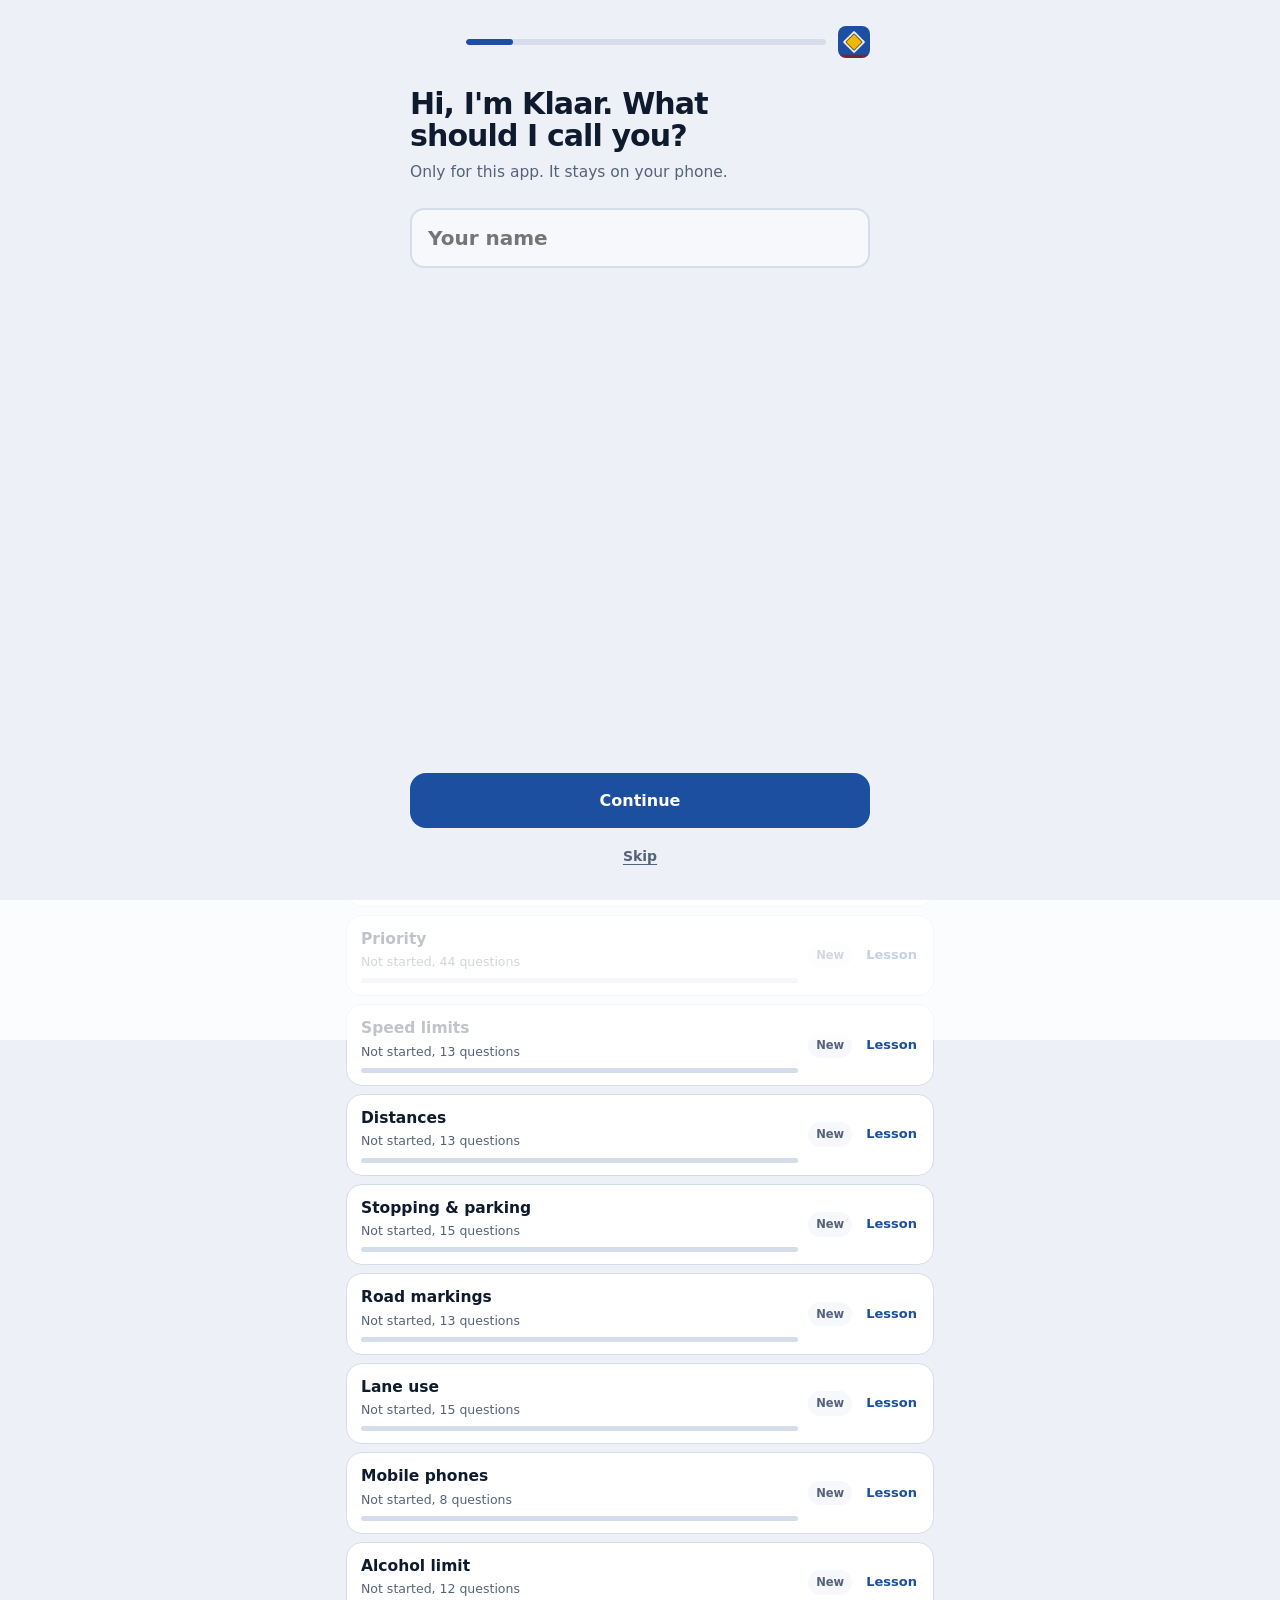
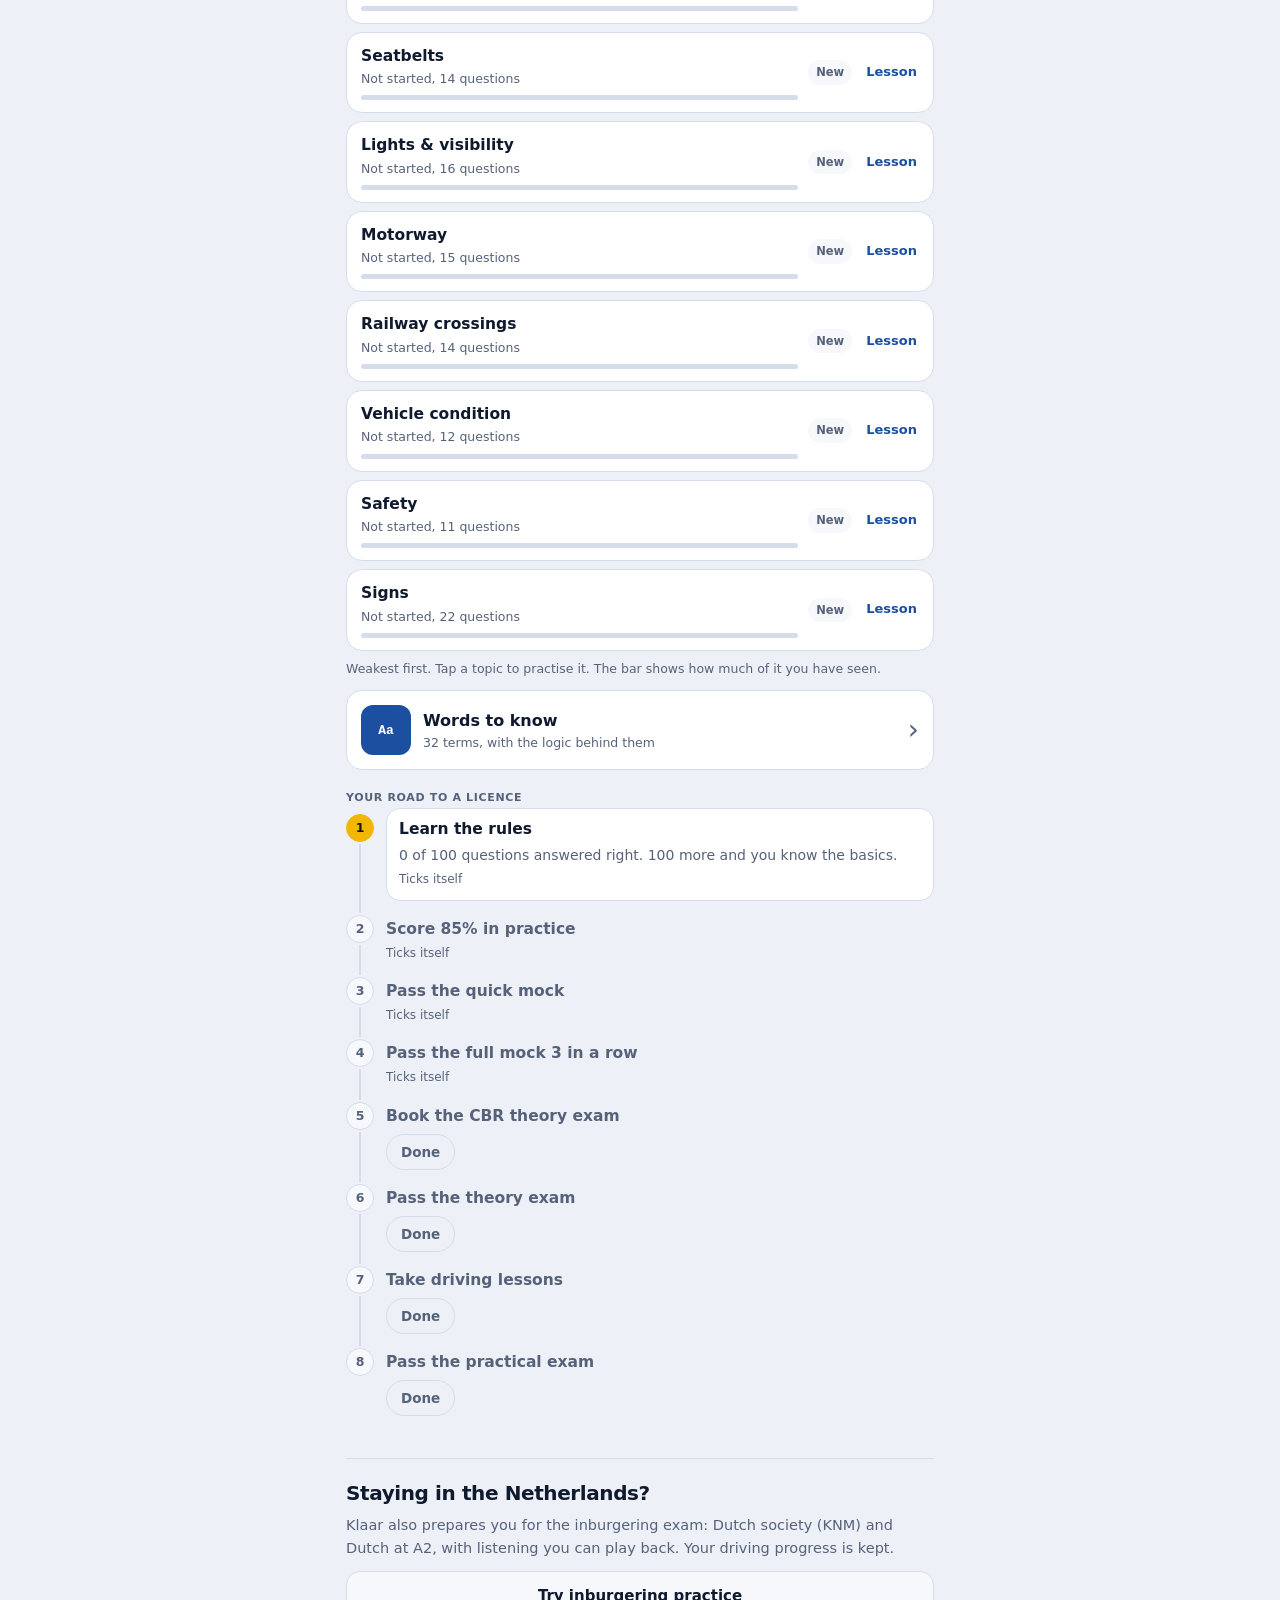
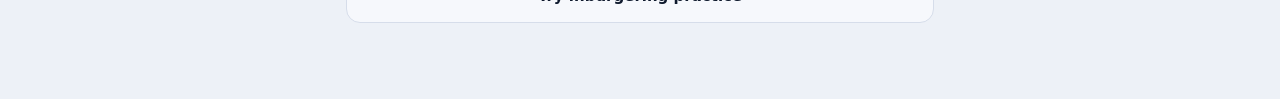
==== index.html @ 2dcc4269 "Tidy the folder, faster first run, landing page and marketing kit - icons/ folder for the app icons;" ====
<!doctype html>
<html lang="en">
<head>
<meta charset="utf-8">
<meta name="viewport" content="width=device-width,initial-scale=1,maximum-scale=1,user-scalable=no,viewport-fit=cover">
<meta name="theme-color" content="#1C4FA0">
<meta name="description" content="Practise for the Dutch driving theory exam (CBR) in English, with a plan that follows your exam date. Works offline.">
<meta name="apple-mobile-web-app-capable" content="yes">
<meta name="mobile-web-app-capable" content="yes">
<meta name="apple-mobile-web-app-status-bar-style" content="black-translucent">
<meta name="apple-mobile-web-app-title" content="Klaar">
<meta property="og:type" content="website">
<meta property="og:title" content="Klaar: pass the Dutch driving theory exam, in English">
<meta property="og:description" content="A plan that follows your exam date, pictures for every junction, mock exams with the real CBR rules. Free, no account.">
<meta property="og:image" content="https://yazan-hammad0.github.io/klaar/icons/og.png">
<meta property="og:url" content="https://yazan-hammad0.github.io/klaar/">
<meta name="twitter:card" content="summary_large_image">
<link rel="manifest" href="manifest.webmanifest">
<link rel="icon" href="icons/icon-192.png">
<link rel="apple-touch-icon" href="icons/icon-180.png">
<title>Klaar</title>
<link rel="stylesheet" href="css/app.css">
</head>
<body>

<header class="top">
  <div class="top-in">
      <div class="brand">Klaar<small id="brand-sub">Driving theory</small></div>
    <button class="avatar" id="prof-btn" aria-label="Profile" aria-pressed="false"></button>
  </div>
</header>

<main id="main">
  <section id="v-home" hidden></section>
  <section id="v-feed"></section>
  <section id="v-exams" hidden></section>
  <section id="v-glossary" hidden></section>
  <section id="v-profile" hidden></section>
</main>

<nav class="tabbar" aria-label="Sections">
  <div class="tabbar-in" role="tablist">
    <span class="tab-ind" aria-hidden="true"></span>
    <button class="tab" role="tab" data-view="home"><svg viewBox="0 0 24 24" aria-hidden="true"><path d="M4 11l8-7 8 7v9a1 1 0 0 1-1 1h-5v-6h-4v6H5a1 1 0 0 1-1-1z" fill="none" stroke="currentColor" stroke-width="2" stroke-linejoin="round"/></svg>Home</button>
    <button class="tab" role="tab" data-view="feed"><svg viewBox="0 0 24 24" aria-hidden="true"><rect x="5" y="3" width="14" height="18" rx="3" fill="none" stroke="currentColor" stroke-width="2"/><path d="M9 10l3-3 3 3M12 7v9" fill="none" stroke="currentColor" stroke-width="2" stroke-linecap="round" stroke-linejoin="round"/></svg>Feed</button>
    <button class="tab" role="tab" data-view="exams"><svg viewBox="0 0 24 24" aria-hidden="true"><circle cx="12" cy="13" r="8" fill="none" stroke="currentColor" stroke-width="2"/><path d="M12 9v4l3 2M9 2h6" fill="none" stroke="currentColor" stroke-width="2" stroke-linecap="round"/></svg>Exams</button>
  </div>
</nav>

<div id="overlay-root"></div>

<script src="js/i18n-data.js"></script>
<script src="js/i18n.js"></script>
<script src="js/content.js"></script>
<script src="js/audio.js"></script>
<script src="js/lessons.js"></script>
<script src="js/view.js"></script>
<script src="js/map.js"></script>
<script src="js/glossary.js"></script>
<script src="js/stats.js"></script>
<script src="js/app.js"></script>

<script src="js/shell.js"></script>
<script src="js/setup.js"></script>
<script src="js/onboard.js"></script>
</body>
</html>
---- css/app.css ----
/* layout: track-colored sign band header (motorway blue / passport maroon), one big card per screen, fixed bottom tab bar */
:root{
  --d-bg:#EDF1F7; --d-surface:#FFFFFF; --d-raise:#F6F8FC; --d-fg:#0F1A2E; --d-muted:#56627A; --d-line:#D6DDEA;
  --d-accent:#1C4FA0; --d-on:#FFFFFF; --d-accent-soft:#DCE6F7; --d-pop:#F2B705;
  --c-bg:#F5F0EE; --c-surface:#FFFFFF; --c-raise:#FBF8F6; --c-fg:#22121A; --c-muted:#73606A; --c-line:#E6DAD6;
  --c-accent:#7A2233; --c-on:#FFF7EC; --c-accent-soft:#F3DFE3; --c-pop:#C9A227;
  --ok:#21804B; --ok-soft:#DDF1E5; --bad:#C0392B; --bad-soft:#FBE3E0;
  --bg:var(--d-bg); --surface:var(--d-surface); --raise:var(--d-raise); --fg:var(--d-fg); --muted:var(--d-muted); --line:var(--d-line);
  --accent:var(--d-accent); --on:var(--d-on); --accent-soft:var(--d-accent-soft); --pop:var(--d-pop);
  --font-display:'Overpass','Arial Narrow',system-ui,sans-serif;
  --font-body:'Overpass',system-ui,-apple-system,sans-serif;
  --font-mono:'Overpass Mono',ui-monospace,Menlo,monospace;
  --tabbar:64px;
}
@media (prefers-color-scheme: dark){
  :root:not([data-theme="light"]){
    --d-bg:#0A101C; --d-surface:#121B2C; --d-raise:#18233A; --d-fg:#E8EEF8; --d-muted:#93A1BA; --d-line:#24314A;
    --d-accent:#2F63BD; --d-on:#FFFFFF; --d-accent-soft:#1A2B4C; --d-pop:#F5C52E;
    --c-bg:#140C0F; --c-surface:#20151A; --c-raise:#2A1C22; --c-fg:#F4E9EC; --c-muted:#B39CA4; --c-line:#38252C;
    --c-accent:#8E2B3F; --c-on:#FFF5E6; --c-accent-soft:#3A1E26; --c-pop:#D9B444;
    --ok:#47B97A; --ok-soft:#14321F; --bad:#EE7064; --bad-soft:#3B1814;
    color-scheme:dark;
  }
}
:root[data-theme="dark"]{
  --d-bg:#0A101C; --d-surface:#121B2C; --d-raise:#18233A; --d-fg:#E8EEF8; --d-muted:#93A1BA; --d-line:#24314A;
  --d-accent:#2F63BD; --d-on:#FFFFFF; --d-accent-soft:#1A2B4C; --d-pop:#F5C52E;
  --c-bg:#140C0F; --c-surface:#20151A; --c-raise:#2A1C22; --c-fg:#F4E9EC; --c-muted:#B39CA4; --c-line:#38252C;
  --c-accent:#8E2B3F; --c-on:#FFF5E6; --c-accent-soft:#3A1E26; --c-pop:#D9B444;
  --ok:#47B97A; --ok-soft:#14321F; --bad:#EE7064; --bad-soft:#3B1814;
  color-scheme:dark;
}
body[data-track="civic"]{
  --bg:var(--c-bg); --surface:var(--c-surface); --raise:var(--c-raise); --fg:var(--c-fg); --muted:var(--c-muted); --line:var(--c-line);
  --accent:var(--c-accent); --on:var(--c-on); --accent-soft:var(--c-accent-soft); --pop:var(--c-pop);
}
*{box-sizing:border-box}
body{background:var(--bg);color:var(--fg);font-family:var(--font-body);font-size:16px;line-height:1.45;margin:0;
  padding-bottom:calc(var(--tabbar) + env(safe-area-inset-bottom,0px) + 20px);transition:background .35s}
body::before{content:"";position:fixed;inset:0 0 auto;height:env(safe-area-inset-top,0px);z-index:30;background:var(--accent)}
button{font:inherit;color:inherit}
:focus-visible{outline:3px solid var(--pop);outline-offset:2px}
.tabular{font-variant-numeric:tabular-nums}

/* header: the sign band */
.top{position:sticky;top:env(safe-area-inset-top,0px);z-index:20;background:var(--accent);color:var(--on);
  padding-left:max(16px,env(safe-area-inset-left,0px));padding-right:max(16px,env(safe-area-inset-right,0px));padding-block:12px 12px;
  transition:background .35s;box-shadow:inset 0 -3px 0 var(--pop)}
.top-in{max-width:620px;margin:0 auto;display:flex;flex-direction:column;gap:10px}
.top-row{display:flex;align-items:center;justify-content:space-between;gap:10px}
.brand{font-family:var(--font-display);font-weight:900;font-style:italic;font-size:30px;letter-spacing:-.02em;line-height:1;display:flex;align-items:baseline;gap:10px}
.brand small{font-family:var(--font-body);font-style:normal;font-weight:700;font-size:12px;letter-spacing:.06em;text-transform:uppercase;opacity:.85}
.sync{font-size:11px;font-family:var(--font-mono);opacity:.8;text-align:right}
.switch{position:relative;display:grid;grid-template-columns:1fr 1fr;background:rgba(0,0,0,.22);border-radius:12px;padding:4px}
.switch button{position:relative;z-index:1;border:0;background:none;color:var(--on);padding:10px 8px;border-radius:9px;cursor:pointer;
  font-weight:800;font-size:14px;letter-spacing:.01em;display:flex;align-items:center;justify-content:center;gap:8px;opacity:.75}
.switch button[aria-selected="true"]{opacity:1;color:var(--accent)}
.switch button svg{width:18px;height:18px;flex:none}
.thumb{position:absolute;z-index:0;top:4px;bottom:4px;left:4px;width:calc(50% - 4px);background:var(--on);border-radius:9px;transition:transform .35s cubic-bezier(.2,.8,.2,1)}
body[data-track="civic"] .thumb{transform:translateX(100%)}

main{max-width:620px;margin:0 auto;padding-left:max(16px,env(safe-area-inset-left,0px));padding-right:max(16px,env(safe-area-inset-right,0px));padding-block:16px 0}

/* tab bar */
.tabbar{position:fixed;left:0;right:0;bottom:0;z-index:25;background:var(--surface);border-top:1px solid var(--line);
  padding-bottom:env(safe-area-inset-bottom,0px);padding-left:max(8px,env(safe-area-inset-left,0px));padding-right:max(8px,env(safe-area-inset-right,0px))}
.tabbar-in{max-width:620px;margin:0 auto;display:grid;grid-template-columns:repeat(3,1fr);height:var(--tabbar)}
.tab{border:0;background:none;cursor:pointer;display:flex;flex-direction:column;align-items:center;justify-content:center;gap:3px;
  color:var(--muted);font-size:11px;font-weight:800;letter-spacing:.06em;text-transform:uppercase}
.tab svg{width:24px;height:24px}
.tab[aria-selected="true"]{color:var(--accent)}

/* feed head */
.feed-head{display:flex;align-items:center;gap:12px;margin-bottom:14px}
.ring{position:relative;width:58px;height:58px;flex:none}
.ring svg{width:58px;height:58px;transform:rotate(-90deg)}
.ring b{position:absolute;inset:0;display:flex;align-items:center;justify-content:center;font:700 14px var(--font-mono)}
.chips{display:flex;flex-wrap:wrap;gap:6px;min-width:0}
.chip{display:inline-flex;align-items:center;gap:6px;background:var(--surface);border:1px solid var(--line);border-radius:999px;padding:5px 10px;font-size:12.5px;font-weight:700;white-space:nowrap}
.chip svg{width:14px;height:14px}
.chip.hot{background:var(--pop);border-color:var(--pop);color:#1A1405}
.xpbar{height:6px;border-radius:6px;background:var(--line);overflow:hidden;margin:-4px 0 14px}
.xpbar>i{display:block;height:100%;background:linear-gradient(90deg,var(--accent),var(--pop));width:0;transition:width .5s}

/* question card */
.qcard{background:var(--surface);border:1px solid var(--line);border-radius:22px;padding:20px 18px 18px;position:relative;overflow:hidden;
  box-shadow:0 18px 40px -26px rgba(0,0,0,.45);touch-action:pan-y}
.qcard.enter{animation:rise .34s cubic-bezier(.2,.85,.25,1)}
@keyframes rise{from{transform:translateY(22px);opacity:0}to{transform:none;opacity:1}}
.qcard.hit{animation:hit .5s}
@keyframes hit{0%{box-shadow:0 0 0 0 var(--ok)}100%{box-shadow:0 0 0 18px transparent}}
.qcard.miss{animation:shake .4s}
@keyframes shake{20%,60%{transform:translateX(-6px)}40%,80%{transform:translateX(6px)}}
.eyebrow{display:flex;align-items:center;flex-wrap:wrap;gap:6px;margin-bottom:12px;font-size:11.5px;font-weight:800;letter-spacing:.08em;text-transform:uppercase;color:var(--accent)}
.tag{font-family:var(--font-mono);font-size:10.5px;letter-spacing:.02em;text-transform:none;font-weight:700;padding:2px 7px;border-radius:6px;background:var(--accent-soft);color:var(--accent)}
.tag.ai{background:var(--pop);color:#1A1405}
.visual{display:flex;justify-content:center;margin:2px 0 14px}
.visual svg{width:96px;height:96px}
.passage{background:var(--raise);border:1px solid var(--line);border-radius:14px;padding:13px 14px;font-size:15px;line-height:1.6;white-space:pre-line;margin-bottom:14px}
.scenario{border-left:5px solid var(--pop)}
.qtext{font-family:var(--font-body);font-weight:600;font-size:18px;line-height:1.42;margin:0 0 16px;text-wrap:pretty}
.opts{display:flex;flex-direction:column;gap:9px}
.opt{position:relative;display:flex;align-items:center;gap:12px;width:100%;text-align:left;padding:14px 14px;min-height:54px;border:2px solid var(--line);border-radius:14px;
  background:var(--raise);cursor:pointer;font-size:16px;font-weight:500;line-height:1.35;transition:transform .12s,border-color .2s,background .2s}
.opt:active{transform:scale(.985)}
.opt .k{flex:none;width:28px;height:28px;border-radius:8px;display:flex;align-items:center;justify-content:center;background:var(--surface);border:1px solid var(--line);font:700 13px var(--font-mono);color:var(--muted)}
.opt.sel{border-color:var(--accent);background:var(--accent-soft)}
.opt.right{border-color:var(--ok);background:var(--ok-soft)}
.opt.right .k{background:var(--ok);border-color:var(--ok);color:#fff}
.opt.wrong{border-color:var(--bad);background:var(--bad-soft)}
.opt.wrong .k{background:var(--bad);border-color:var(--bad);color:#fff}
.opt:disabled{cursor:default}
.hz .opts{display:grid;grid-template-columns:1fr;gap:9px}
.inrow{display:flex;gap:8px}
.inp{flex:1;min-width:0;padding:14px;border:2px solid var(--line);border-radius:14px;background:var(--raise);color:var(--fg);font:600 17px var(--font-body)}
.inp:focus{border-color:var(--accent);outline:none}
.btn{border:0;border-radius:14px;padding:14px 18px;font-weight:800;font-size:15px;cursor:pointer;background:var(--accent);color:var(--on)}
.btn.ghost{background:var(--raise);color:var(--fg);border:1px solid var(--line)}
.btn.pop{background:var(--pop);color:#1A1405}
.btn:disabled{opacity:.45;cursor:default}
.audio{display:flex;gap:8px;align-items:center;flex-wrap:wrap;margin-bottom:14px}
.audio .btn{display:flex;align-items:center;gap:8px}
.audio svg{width:16px;height:16px}
.small{background:none;border:1px solid var(--line);border-radius:10px;padding:9px 11px;font-size:12.5px;color:var(--muted);cursor:pointer}

.fb{margin-top:16px;padding-top:14px;border-top:2px dashed var(--line)}
.fb .verdict{font-family:var(--font-display);font-weight:900;font-style:italic;font-size:26px;line-height:1;margin:0 0 8px}
.verdict.ok{color:var(--ok)} .verdict.no{color:var(--bad)}
.fb p{margin:0 0 8px;font-size:15px;line-height:1.55}
.fb .en{color:var(--muted);font-style:italic}
.fb .ex{color:var(--fg)}
.ai-out{white-space:pre-wrap;background:var(--raise);border-radius:12px;padding:12px;font-size:14.5px;line-height:1.55;margin-top:8px}
.fb-actions{display:flex;gap:8px;margin-top:12px}
.fb-actions .btn{flex:1}
.hint{font-size:11.5px;color:var(--muted);text-align:center;margin-top:10px;letter-spacing:.02em}
.burst{position:absolute;left:var(--x);top:var(--y);width:8px;height:8px;border-radius:2px;background:var(--pop);pointer-events:none;animation:fly .7s ease-out forwards}
.burst:nth-child(odd){background:var(--ok)}
@keyframes fly{to{transform:translate(var(--dx),var(--dy)) rotate(220deg);opacity:0}}

.term{cursor:pointer;text-decoration:underline;text-decoration-style:dotted;text-decoration-color:var(--accent);text-decoration-thickness:2px;text-underline-offset:3px}
.empty{text-align:center;padding:26px 8px}
.empty h3{font-family:var(--font-display);font-weight:900;font-size:22px;margin:0 0 6px}
.empty p{color:var(--muted);margin:0 0 16px;font-size:14.5px}
.spinner{width:34px;height:34px;border-radius:50%;border:4px solid var(--line);border-top-color:var(--accent);margin:4px auto 14px;animation:spin 1s linear infinite}
@keyframes spin{to{transform:rotate(360deg)}}

/* lists */
.h2{font-family:var(--font-display);font-weight:900;font-size:24px;letter-spacing:-.01em;margin:4px 0 4px}
.lead{color:var(--muted);font-size:14px;margin:0 0 14px;line-height:1.55}
.label{font-size:11px;font-weight:800;letter-spacing:.09em;text-transform:uppercase;color:var(--muted);margin:20px 0 8px}
.row{display:flex;align-items:center;gap:12px;width:100%;text-align:left;padding:14px;background:var(--surface);border:1px solid var(--line);border-radius:16px;cursor:pointer;margin-bottom:8px}
.row:disabled{opacity:.5;cursor:default}
.badge{flex:none;width:50px;height:50px;border-radius:12px;background:var(--accent);color:var(--on);display:flex;align-items:center;justify-content:center;font:700 13px var(--font-mono)}
.row.done .badge{background:var(--ok);color:#fff}
.row-main{flex:1;min-width:0}
.row-title{display:block;font-weight:800;font-size:16px}
.row-sub{display:block;color:var(--muted);font-size:12.5px;margin-top:2px;line-height:1.4}
.row-score{font:700 14px var(--font-mono);color:var(--muted)}
.hist{display:flex;gap:5px;flex-wrap:wrap;margin-top:6px}
.hist span{font:700 11px var(--font-mono);padding:3px 6px;border-radius:6px;background:var(--bad-soft);color:var(--bad)}
.hist span.ok{background:var(--ok-soft);color:var(--ok)}
.note{font-size:12.5px;color:var(--muted);line-height:1.55;margin:8px 0}

/* exam run */
.run-top{display:flex;align-items:center;justify-content:space-between;gap:8px;margin-bottom:10px;font-size:14px}
.link{background:none;border:0;color:var(--accent);font-weight:800;cursor:pointer;padding:8px 0}
.timer{font:700 15px var(--font-mono)} .timer.low{color:var(--bad)}
.count{font:700 13px var(--font-mono);color:var(--muted)}
.prog{height:5px;background:var(--line);border-radius:5px;overflow:hidden;margin-bottom:14px}
.prog>i{display:block;height:100%;background:var(--accent)}
.nav{display:flex;gap:8px;margin-top:16px}
.nav .btn{flex:1}
.score{text-align:center;padding:8px 0 4px}
.score b{display:block;font:700 54px var(--font-mono);line-height:1}
.score b.ok{color:var(--ok)} .score b.no{color:var(--bad)}
.score span{display:block;font:500 12px var(--font-mono);color:var(--muted);margin-top:6px}
.rv{background:var(--surface);border:1px solid var(--line);border-left:5px solid var(--ok);border-radius:12px;padding:12px;margin-bottom:8px;font-size:14px;line-height:1.5}
.rv.bad{border-left-color:var(--bad)}
.rv .rq{font-weight:800;margin-bottom:4px}
.rv .mut{color:var(--muted)}

/* progress */
.hero{background:var(--accent);color:var(--on);border-radius:22px;padding:18px;position:relative;overflow:hidden}
.hero .big{font:700 52px var(--font-mono);line-height:1}
.hero .cap{font-size:13px;font-weight:700;letter-spacing:.06em;text-transform:uppercase;opacity:.85}
.hero .bar{height:8px;background:rgba(0,0,0,.25);border-radius:8px;overflow:hidden;margin:14px 0 6px}
.hero .bar i{display:block;height:100%;background:var(--pop)}
.hero .meta{display:flex;justify-content:space-between;font:500 11.5px var(--font-mono);opacity:.85}
.stats{display:grid;grid-template-columns:repeat(3,1fr);gap:8px;margin-top:10px}
.stat{background:var(--surface);border:1px solid var(--line);border-radius:14px;padding:12px 10px}
.stat b{display:block;font:700 22px var(--font-mono)}
.stat span{font-size:11px;color:var(--muted);font-weight:700;letter-spacing:.05em;text-transform:uppercase}
.weak{display:flex;flex-direction:column;gap:6px}
.weak div{display:flex;align-items:center;gap:10px;font-size:14px}
.weak .meter{flex:1;height:7px;background:var(--line);border-radius:7px;overflow:hidden}
.weak .meter i{display:block;height:100%;background:var(--bad)}
.weak .pct{font:700 12px var(--font-mono);width:40px;text-align:right}
.check{display:flex;align-items:flex-start;gap:12px;padding:12px 14px;background:var(--surface);border:1px solid var(--line);border-radius:14px;margin-bottom:6px;cursor:pointer}
.check input{width:22px;height:22px;accent-color:var(--accent);flex:none;margin:0}
.check span{font-size:15px;line-height:1.35}
.check.done span{color:var(--muted);text-decoration:line-through}
.ai-box{background:var(--surface);border:1px solid var(--line);border-radius:16px;padding:14px}
.ai-box p{margin:0 0 10px;font-size:14px;color:var(--muted)}

/* sheet + toast */
.overlay{position:fixed;inset:0;z-index:50;background:rgba(5,8,14,.5);display:flex;align-items:flex-end;justify-content:center}
.sheet{background:var(--surface);width:100%;max-width:620px;border-radius:22px 22px 0 0;padding:20px max(18px,env(safe-area-inset-right,0px)) calc(20px + env(safe-area-inset-bottom,0px)) max(18px,env(safe-area-inset-left,0px));max-height:75vh;overflow:auto}
.sheet-head{display:flex;align-items:center;gap:12px;margin-bottom:10px}
.sheet-head svg{width:52px;height:52px;flex:none}
.sheet h2{font-family:var(--font-display);font-weight:900;font-size:19px;margin:0}
.sheet p{color:var(--muted);font-size:15px;line-height:1.6;margin:0 0 16px}
.sheet .btn{width:100%}
.toast{position:fixed;left:50%;bottom:calc(var(--tabbar) + env(safe-area-inset-bottom,0px) + 14px);transform:translateX(-50%);z-index:60;
  background:var(--fg);color:var(--bg);padding:11px 16px;border-radius:12px;font-weight:700;font-size:14px;max-width:calc(100% - 32px);text-align:center;
  animation:rise .3s}
/* order questions: tap road users in the order they may go */
.ord-help{margin:12px 0 4px;color:var(--muted);font-size:14.5px;line-height:1.4}
.ord-row{display:flex;flex-direction:column;gap:8px;margin-top:10px}
.ord-b{display:flex;align-items:center;gap:12px;width:100%;min-height:52px;padding:10px 14px;border-radius:15px;border:1.5px solid var(--line);background:var(--raise);color:var(--fg);font:600 16px var(--font-body);text-align:start;cursor:pointer;transition:border-color .2s,background .2s}
.ord-n{flex:none;display:grid;place-items:center;width:30px;height:30px;border-radius:50%;border:2px dashed var(--line);font-weight:800;font-size:15px;color:#fff;transition:background .2s,border-color .2s}
.ord-b.set{border-color:var(--accent)}.ord-b.set .ord-n{background:var(--accent);border:2px solid var(--accent)}
.ord-b.right{border-color:var(--ok);background:var(--ok-soft)}.ord-b.right .ord-n{background:var(--ok);border:2px solid var(--ok)}
.ord-b.wrong{border-color:var(--bad);background:var(--bad-soft)}.ord-b.wrong .ord-n{background:var(--bad);border:2px solid var(--bad)}
.ord-b:disabled{cursor:default;opacity:1}
.ord-act{display:flex;gap:10px;margin-top:14px}.ord-act .btn{flex:1}
.mp-slot{cursor:pointer}.mp-hit{fill:transparent;pointer-events:all}
.mp-bdg{visibility:hidden;transform-box:fill-box;transform-origin:center}
.mp-slot.set .mp-bdg,.mp-slot.right .mp-bdg,.mp-slot.wrong .mp-bdg{visibility:visible;animation:popIn .22s cubic-bezier(.2,1.4,.4,1) both}
.mp-bdg circle{fill:#1C4FA0;stroke:#fff;stroke-width:2}.mp-slot.right .mp-bdg circle{fill:#16A34A}.mp-slot.wrong .mp-bdg circle{fill:#DC2626}
.mp-bdg text{fill:#fff;font:800 12px var(--font-body);text-anchor:middle}
/* answer feedback eases in; the answered card glides out before the next one rises */
.fb.in{animation:fbIn .32s cubic-bezier(.2,.9,.25,1) both}
@keyframes fbIn{from{opacity:0;transform:translateY(10px)}}
.opt.in{animation:optIn .3s ease-out both}
@keyframes optIn{from{background:var(--raise);border-color:var(--line)}}
#v-feed .qcard.leave{animation:leave .18s cubic-bezier(.4,0,1,1) forwards;pointer-events:none}
@keyframes leave{to{opacity:0;transform:translateY(-26px)}}
/* switching goal cross-fades the whole screen */
::view-transition-old(root),::view-transition-new(root){animation-duration:.32s;animation-timing-function:cubic-bezier(.2,.9,.25,1)}
@media (prefers-reduced-motion: reduce){*{animation:none!important;transition:none!important}::view-transition-group(*),::view-transition-old(*),::view-transition-new(*){animation:none!important}}

html{-webkit-text-size-adjust:100%}
body{overscroll-behavior-y:none;-webkit-tap-highlight-color:transparent}
@media (display-mode: standalone){ body{padding-top:env(safe-area-inset-top,0px)} }
.hero-q{font-weight:800;font-size:19px;line-height:1.25;margin:10px 0 12px}
.hero-row{display:flex;gap:8px}
.hero-row .inp{flex:1;min-width:0;background:var(--surface);color:var(--fg)}
.hero-note{font-size:12.5px;opacity:.85;margin:10px 0 0}
.hero-edit{color:inherit;opacity:.8;font-size:12px;margin-top:8px;text-decoration:underline}
.src{font:500 11.5px var(--font-mono);color:var(--muted);margin:6px 0 0}
.src a{color:inherit;text-decoration:underline;text-underline-offset:2px;display:inline-block;padding:6px 0}
label.btn{display:inline-flex;align-items:center;justify-content:center;cursor:pointer}
.install{margin:0 0 12px;padding:12px 14px;border-radius:14px;background:var(--accent-soft);color:var(--fg);font-size:13.5px;display:flex;gap:10px;align-items:flex-start}
.install b{display:block}
.install a{color:var(--accent);font-weight:800}
.install button{margin-left:auto;background:none;border:0;color:var(--muted);font-size:20px;line-height:1;padding:0 2px;cursor:pointer}

/* ---- design pass (apple-design): system type, one-row header, glass tab bar, thumb-reach answers ---- */
:root{--font-display:-apple-system,BlinkMacSystemFont,"SF Pro Display",system-ui,"Segoe UI",Roboto,sans-serif;
  --font-body:-apple-system,BlinkMacSystemFont,"SF Pro Text",system-ui,"Segoe UI",Roboto,sans-serif;
  --font-mono:ui-monospace,"SF Mono",Menlo,monospace;--vgap:0px;--tabbar:58px}
button,.opt,.tab,.row,.btn,.chip,.switch button{touch-action:manipulation}
.vh{position:absolute;width:1px;height:1px;overflow:hidden;clip:rect(0 0 0 0);white-space:nowrap}
.top{padding-block:22px 16px;box-shadow:none}
html.pinbar .tabbar{top:var(--bar-top);bottom:auto}
html.pinbar body{min-height:var(--full-h)}
.top::after{content:"";position:absolute;left:0;right:0;bottom:-3px;height:3px;background:var(--pop)}
.top-in{flex-direction:row;align-items:center;gap:12px}
.brand{font-size:28px;letter-spacing:-.035em;flex:none}
.switch{flex:1;max-width:300px;margin-left:auto;border-radius:11px;padding:3px}
.switch button{padding:8px 6px;font-size:13.5px;gap:6px;letter-spacing:-.005em;border-radius:8px}
.switch button svg{width:16px;height:16px}
.thumb{top:3px;bottom:3px;left:3px;width:calc(50% - 3px);border-radius:8px;transition:transform .38s cubic-bezier(.2,.9,.25,1);box-shadow:0 1px 3px rgba(0,0,0,.18)}
body{padding-bottom:calc(var(--tabbar) + env(safe-area-inset-bottom,0px) + 18px)}
.tabbar{bottom:0;padding-bottom:calc(env(safe-area-inset-bottom,0px) + var(--vpad,0px));
  background:color-mix(in srgb, var(--surface) 74%, transparent);-webkit-backdrop-filter:blur(22px) saturate(180%);backdrop-filter:blur(22px) saturate(180%);
  border-top:.5px solid color-mix(in srgb, var(--fg) 14%, transparent)}
.tab{font-size:10.5px;letter-spacing:.02em;text-transform:none;font-weight:700;gap:2px;transition:transform .1s ease-out}
.tab svg{width:23px;height:23px}
.btn,.row,.chip,.small,.link{transition:transform .1s ease-out,opacity .15s}
.btn:active,.row:active,.tab:active,.small:active{transform:scale(.97)}
.opt:active{transform:scale(.98);transition:transform .1s ease-out}
.feed-head{gap:12px;margin-bottom:12px}
.ring,.ring svg{width:52px;height:52px}
.ring b{flex-direction:column;line-height:1;font-family:var(--font-body);font-weight:800;font-size:15px;font-variant-numeric:tabular-nums}
.ring b small{font-size:9.5px;font-weight:700;opacity:.55;margin-top:2px}
.chips{flex-wrap:nowrap;overflow-x:auto;scrollbar-width:none;-webkit-mask-image:linear-gradient(90deg,#000 88%,transparent)}
.chips::-webkit-scrollbar{display:none}
.chip{font-size:12.5px;padding:6px 11px;border:0;background:color-mix(in srgb, var(--fg) 7%, transparent)}
.xpbar{height:4px;margin:-2px 0 12px}
#v-feed .qcard{display:flex;flex-direction:column;border-radius:24px;padding:22px 18px 18px;will-change:transform}
.eyebrow{font-size:11px;letter-spacing:.07em}
.opt{border-width:1.5px;border-radius:15px}
.fb .verdict{font-size:24px;letter-spacing:-.02em}
.h2{letter-spacing:-.025em;font-size:26px}
.hero .big,.score b,.stat b{font-family:var(--font-body);font-weight:800;letter-spacing:-.03em;font-variant-numeric:tabular-nums}
.hero .meta,.score span{font-family:var(--font-body);font-weight:600;font-variant-numeric:tabular-nums}
.label{letter-spacing:.06em}
.overlay{bottom:calc(-1 * var(--vgap));animation:scrim .24s ease-out both}
.sheet{padding-bottom:calc(20px + env(safe-area-inset-bottom,0px) + var(--vpad,0px));animation:sheetIn .38s cubic-bezier(.2,.9,.25,1) both;box-shadow:0 -10px 40px rgba(0,0,0,.25)}
.sheet::before{content:"";display:block;width:38px;height:5px;border-radius:5px;background:var(--line);margin:-8px auto 14px}
.overlay.out{animation:scrimOut .24s ease-in both}
.overlay.out .sheet{animation:sheetOut .24s cubic-bezier(.4,0,1,1) both}
@keyframes scrim{from{background:rgba(5,8,14,0)}}
@keyframes scrimOut{to{background:rgba(5,8,14,0)}}
@keyframes sheetIn{from{transform:translateY(100%)}}
@keyframes sheetOut{to{transform:translateY(100%)}}
.toast{bottom:calc(var(--tabbar) + env(safe-area-inset-bottom,0px) + var(--vpad,0px) - var(--vgap) + 14px);border-radius:14px;
  background:color-mix(in srgb, var(--fg) 88%, transparent);-webkit-backdrop-filter:blur(12px);backdrop-filter:blur(12px)}
.pair{display:grid;grid-template-columns:1fr 1fr;gap:8px}
.diag{font:500 10.5px var(--font-mono);opacity:.6}
@media (prefers-reduced-transparency: reduce){.tabbar{background:var(--surface);-webkit-backdrop-filter:none;backdrop-filter:none}.toast{background:var(--fg)}}
@media (prefers-contrast: more){.tabbar{background:var(--surface);border-top:1px solid var(--fg)}.chip{border:1px solid var(--fg)}}

/* ---- onboarding: install guide (browser) + first-run intro (app) ---- */
.onb{position:fixed;inset:0;z-index:80;background:var(--bg);color:var(--fg);overflow-y:auto;-webkit-overflow-scrolling:touch;
  padding:calc(env(safe-area-inset-top,0px) + 20px) max(20px,env(safe-area-inset-right,0px)) calc(env(safe-area-inset-bottom,0px) + 24px) max(20px,env(safe-area-inset-left,0px));
  animation:onbIn .35s ease-out both}
.onb.out{animation:onbOut .25s ease-in both}
@keyframes onbIn{from{opacity:0}}
@keyframes onbOut{to{opacity:0}}
.onb-in{max-width:460px;margin:0 auto;min-height:100%;display:flex;flex-direction:column}
.onb-brand{font-family:var(--font-display);font-weight:900;font-style:italic;font-size:26px;letter-spacing:-.035em;color:var(--accent);display:flex;align-items:center;gap:10px}
.onb-brand img{width:34px;height:34px;border-radius:9px}
.onb h1{font-family:var(--font-display);font-size:30px;line-height:1.08;letter-spacing:-.03em;font-weight:800;margin:18px 0 8px;text-wrap:balance}
.onb .sub{color:var(--muted);font-size:15.5px;line-height:1.5;margin:0 0 18px}
.onb-steps{list-style:none;padding:0;margin:14px 0 0;display:flex;flex-direction:column;gap:8px}
.onb-steps li{display:flex;gap:12px;align-items:flex-start;padding:12px 14px;border-radius:14px;background:var(--surface);border:1.5px solid var(--line);cursor:pointer;transition:border-color .2s,background .2s,transform .1s}
.onb-steps li:active{transform:scale(.98)}
.onb-steps li.on{border-color:var(--accent);background:var(--accent-soft)}
.onb-steps .n{flex:none;width:26px;height:26px;border-radius:50%;display:flex;align-items:center;justify-content:center;background:var(--raise);border:1px solid var(--line);font-weight:800;font-size:13px}
.onb-steps li.on .n{background:var(--accent);border-color:var(--accent);color:var(--on)}
.onb-steps b{display:block;font-size:15.5px;letter-spacing:-.01em}
.onb-steps span{font-size:13.5px;color:var(--muted);line-height:1.4}
.onb-foot{margin-top:auto;padding-top:20px;display:flex;flex-direction:column;gap:10px}
.onb-foot .btn{width:100%;padding:16px;font-size:16px;border-radius:16px}
.onb-link{background:none;border:0;color:var(--muted);font-weight:700;font-size:14px;padding:10px;cursor:pointer;text-decoration:underline;text-underline-offset:3px}
.onb-url{font:600 14px var(--font-mono);background:var(--surface);border:1px solid var(--line);border-radius:12px;padding:12px 14px;word-break:break-all}

/* the animated phone */
.mock{position:relative;height:250px;border-radius:26px;background:var(--surface);border:1px solid var(--line);overflow:hidden;box-shadow:0 18px 40px -28px rgba(0,0,0,.5)}
.mock .page{position:absolute;inset:16px 16px 74px;border-radius:12px;background:var(--raise);display:flex;flex-direction:column;gap:8px;padding:14px}
.mock .page i{display:block;height:9px;border-radius:5px;background:var(--line)}
.mock .page i:nth-child(1){width:42%;height:13px;background:var(--accent);opacity:.8}
.mock .page i:nth-child(3){width:76%}.mock .page i:nth-child(4){width:58%}
.mock .bar{position:absolute;left:14px;right:14px;bottom:14px;height:46px;border-radius:23px;background:color-mix(in srgb,var(--fg) 9%,var(--surface));display:flex;align-items:center;padding:0 6px 0 16px;gap:8px}
.mock .bar .url{flex:1;font:600 13px var(--font-body);color:var(--muted);white-space:nowrap;overflow:hidden;text-overflow:ellipsis}
.mock .dots{width:36px;height:36px;border-radius:50%;display:flex;align-items:center;justify-content:center;font-weight:900;font-size:18px;letter-spacing:1px;position:relative}
.mock .ring{position:absolute;inset:-4px;border-radius:inherit;border:2.5px solid var(--pop);animation:ring 1.4s ease-out infinite}
@keyframes ring{0%{transform:scale(.8);opacity:1}100%{transform:scale(1.35);opacity:0}}
.scene{position:absolute;opacity:0;transform:translateY(14px);transition:opacity .3s,transform .4s cubic-bezier(.2,.9,.25,1);pointer-events:none}
.scene.on{opacity:1;transform:none}
.pop{right:14px;bottom:68px;width:170px;border-radius:16px;background:var(--surface);border:1px solid var(--line);box-shadow:0 10px 30px rgba(0,0,0,.25);padding:6px}
.row-m{display:flex;align-items:center;justify-content:space-between;padding:9px 10px;border-radius:10px;font-size:13.5px;font-weight:600;position:relative}
.row-m.hl{background:var(--accent-soft);color:var(--accent);font-weight:800}
.row-m.hl::after{content:"";position:absolute;inset:-2px;border-radius:12px;border:2.5px solid var(--pop);animation:ring 1.4s ease-out infinite}
.sheet-m{left:0;right:0;bottom:0;height:200px;border-radius:22px 22px 0 0;background:var(--surface);border-top:1px solid var(--line);box-shadow:0 -10px 30px rgba(0,0,0,.25);padding:14px 14px 0}
.sheet-m::before{content:"";display:block;width:34px;height:4px;border-radius:4px;background:var(--line);margin:0 auto 10px}
.sheet-m .row-m{border-bottom:1px solid var(--line);border-radius:0}
.sheet-m .row-m.hl{border-radius:10px;border-bottom-color:transparent}
.add-m{left:14px;right:14px;top:16px;bottom:16px;border-radius:18px;background:var(--surface);border:1px solid var(--line);box-shadow:0 10px 30px rgba(0,0,0,.25);padding:12px 14px}
.add-m .top-m{display:flex;justify-content:space-between;align-items:center;font-size:13px;font-weight:700;color:var(--muted)}
.add-m .addbtn{color:var(--accent);font-weight:900;padding:6px 10px;border-radius:10px;position:relative}
.add-m .addbtn::after{content:"";position:absolute;inset:-2px;border-radius:12px;border:2.5px solid var(--pop);animation:ring 1.4s ease-out infinite}
.add-m .app-m{display:flex;gap:12px;align-items:center;margin:16px 0 14px}
.add-m .app-m img{width:48px;height:48px;border-radius:12px}
.add-m .app-m b{font-size:16px}
.tog{display:flex;justify-content:space-between;align-items:center;font-size:13.5px;font-weight:600;padding:10px 0;border-top:1px solid var(--line)}
.tog i{width:42px;height:25px;border-radius:13px;background:var(--ok);position:relative}
.tog i::after{content:"";position:absolute;right:2px;top:2px;width:21px;height:21px;border-radius:50%;background:#fff}
.home-m{inset:18px;display:grid;grid-template-columns:repeat(4,1fr);gap:14px;align-content:start;padding:6px}
.home-m span{aspect-ratio:1;border-radius:14px;background:var(--line)}
.home-m img{width:100%;aspect-ratio:1;border-radius:14px;animation:popIn .6s cubic-bezier(.2,1.4,.4,1) both .15s;box-shadow:0 0 0 3px var(--pop)}
@keyframes popIn{from{transform:scale(.3);opacity:0}}
.home-m em{grid-column:1/-1;font-style:normal;text-align:center;font-weight:800;font-size:13.5px;margin-top:4px}

/* first-run intro */
.intro-vis{height:210px;border-radius:24px;background:var(--surface);border:1px solid var(--line);position:relative;overflow:hidden;margin:6px 0 4px}
.mini{position:absolute;left:50%;width:180px;margin-left:-90px;top:26px;height:150px;border-radius:16px;background:var(--raise);border:1px solid var(--line);padding:14px;display:flex;flex-direction:column;gap:7px;animation:feedUp 3.2s cubic-bezier(.3,.7,.3,1) infinite}
.mini i{display:block;height:8px;border-radius:4px;background:var(--line)}
.mini i.q{height:11px;width:80%;background:var(--fg);opacity:.75}
.mini i.o{height:18px;border-radius:6px;background:var(--surface);border:1px solid var(--line)}
.mini i.o.ok{background:var(--ok-soft);border-color:var(--ok)}
.finger{position:absolute;left:50%;top:150px;width:30px;height:30px;margin-left:30px;border-radius:50%;background:var(--pop);opacity:.85;box-shadow:0 0 0 6px color-mix(in srgb,var(--pop) 30%,transparent);animation:finger 3.2s cubic-bezier(.3,.7,.3,1) infinite}
@keyframes feedUp{0%,35%{transform:none;opacity:1}62%{transform:translateY(-190px);opacity:0}63%{transform:translateY(190px);opacity:0}85%,100%{transform:none;opacity:1}}
@keyframes finger{0%,10%{transform:translateY(20px);opacity:0}20%{transform:none;opacity:.85}30%{transform:scale(.85)}36%{transform:none}58%{transform:translateY(-110px);opacity:.85}66%,100%{transform:translateY(-110px);opacity:0}}
.choice{display:flex;flex-direction:column;gap:10px;margin:8px 0}
.choice button{display:flex;align-items:center;gap:14px;text-align:left;padding:16px;border-radius:18px;border:2px solid var(--line);background:var(--surface);cursor:pointer;transition:transform .1s,border-color .2s}
.choice button:active{transform:scale(.98)}
.choice button[aria-pressed="true"]{border-color:var(--accent);background:var(--accent-soft)}
.choice .ic{flex:none;width:46px;height:46px;border-radius:13px;display:flex;align-items:center;justify-content:center;color:#fff}
.choice .ic svg{width:24px;height:24px}
.choice b{display:block;font-size:17px;letter-spacing:-.01em;color:var(--fg)}
.choice span{font-size:13.5px;color:var(--muted)}
.goals{display:grid;grid-template-columns:repeat(3,1fr);gap:8px;margin:10px 0 16px}
.goals button{padding:14px 6px;border-radius:14px;border:2px solid var(--line);background:var(--surface);font-weight:800;font-size:15px;cursor:pointer}
.goals button small{display:block;font-weight:600;font-size:11.5px;color:var(--muted);margin-top:2px}
.goals button[aria-pressed="true"]{border-color:var(--accent);background:var(--accent-soft)}
.tips{display:flex;flex-direction:column;gap:8px}
.tips div{display:flex;gap:12px;align-items:center;padding:12px 14px;border-radius:14px;background:var(--surface);border:1px solid var(--line);font-size:14px;line-height:1.4}
.tips svg{width:24px;height:24px;flex:none;color:var(--accent)}
.dots-nav{display:flex;gap:6px;justify-content:center;margin-bottom:6px}
.dots-nav i{width:7px;height:7px;border-radius:4px;background:var(--line);transition:width .3s,background .3s}
.dots-nav i.on{width:22px;background:var(--accent)}
.slide{animation:slideIn .4s cubic-bezier(.2,.9,.25,1) both}
.slide.back{animation-name:slideBack}
@keyframes slideIn{from{transform:translateX(40px);opacity:0}}
@keyframes slideBack{from{transform:translateX(-40px);opacity:0}}
.tabbar::after{content:"";position:absolute;left:0;right:0;top:100%;height:140px;background:inherit}
@media (prefers-reduced-motion: reduce){.mini,.finger,.ring,.row-m.hl::after,.add-m .addbtn::after{animation:none!important}}

/* where you are */
.journey{background:var(--surface);border:1px solid var(--line);border-radius:20px;padding:16px;margin-top:12px}
.journey.compact{background:var(--raise);margin:16px 0 4px}
.j-cap{font-size:11px;font-weight:800;letter-spacing:.06em;text-transform:uppercase;color:var(--muted);margin-bottom:12px}
.j-track{display:flex;align-items:center;margin-bottom:14px}
.j-dot{flex:none;width:28px;height:28px;border-radius:50%;display:flex;align-items:center;justify-content:center;font-size:12.5px;font-weight:800;background:var(--raise);border:1.5px solid var(--line);color:var(--muted);position:relative}
.j-dot.done{background:var(--accent);border-color:var(--accent);color:var(--on)}
.j-dot.now{background:var(--pop);border-color:var(--pop);color:#1A1405}
.j-dot.now::after{content:"";position:absolute;inset:-5px;border-radius:50%;border:2px solid var(--pop);animation:ring 1.8s ease-out infinite}
.j-line{flex:1;height:3px;background:var(--line);margin:0 3px;border-radius:2px}
.j-line.done{background:var(--accent)}
.j-step{font-size:12px;font-weight:700;color:var(--muted)}
.j-now{font-size:19px;font-weight:800;letter-spacing:-.02em;line-height:1.25;margin:2px 0 8px}
.j-bar{height:8px;border-radius:8px;background:var(--line);overflow:hidden;margin-bottom:8px}
.j-bar i{display:block;height:100%;border-radius:8px;background:linear-gradient(90deg,var(--accent),var(--pop))}
.j-msg{font-size:14px;color:var(--muted);line-height:1.45;margin:0}
.j-go{width:100%;margin-top:12px}
.journey.many .j-dot{width:23px;height:23px;font-size:11px}.journey.many .j-line{margin:0 2px}
.road{list-style:none;margin:0;padding:0;position:relative}
.rd{display:flex;gap:12px;align-items:flex-start;position:relative;padding:0 0 14px}
.rd:not(:last-child)::before{content:"";position:absolute;inset-inline-start:13px;top:30px;bottom:2px;width:2px;background:var(--line)}
.rd.done:not(:last-child)::before{background:var(--accent)}
.rd-dot{flex:none;width:28px;height:28px;border-radius:50%;display:flex;align-items:center;justify-content:center;font-size:12.5px;font-weight:800;background:var(--raise);border:1.5px solid var(--line);color:var(--muted)}
.rd.done .rd-dot{background:var(--accent);border-color:var(--accent);color:var(--on)}
.rd.now .rd-dot{background:var(--pop);border-color:var(--pop);color:#1A1405}
.rd-main{flex:1;min-width:0;text-align:start;padding-top:4px}
.rd-main b{display:block;font-size:15.5px;line-height:1.3}
.rd.done .rd-main b{color:var(--muted)}
.rd.next .rd-main b{color:var(--muted);font-weight:700}
.rd.now .rd-main{background:var(--surface);border:1px solid var(--line);border-radius:14px;padding:10px 12px;margin-top:-6px}
.rd-main p{margin:6px 0 0;font-size:14px;line-height:1.45;color:var(--muted)}
.rd-btn,.rd-part{margin-top:8px;margin-inline-end:6px;border:1.5px solid var(--accent);background:transparent;color:var(--accent);font:700 13.5px var(--font-body);border-radius:999px;padding:7px 14px;min-height:36px;cursor:pointer}
.rd-btn.on,.rd-part.on{background:var(--accent);color:var(--on)}
.rd.next .rd-btn{border-color:var(--line);color:var(--muted)}
.rd-parts{display:flex;flex-wrap:wrap}
.rd-auto{display:inline-block;margin-top:6px;font-size:12px;color:var(--muted)}
.milestone{text-align:center}
.m-big{font-size:64px;font-weight:900;letter-spacing:-.04em;line-height:1;color:var(--accent);animation:popIn .5s cubic-bezier(.2,1.4,.4,1) both}
.m-cap{font-size:13px;font-weight:700;color:var(--muted);text-transform:uppercase;letter-spacing:.06em;margin-top:4px}
.m-cheer{font-size:16px;font-weight:700;margin:12px 0 0}
.milestone .journey{text-align:left}

/* tab changes */
.tabbar-in{position:relative}
.tab{position:relative;z-index:1}
.tab-ind{position:absolute;left:0;top:6px;bottom:6px;width:calc(100% / 3);pointer-events:none;transition:transform .42s cubic-bezier(.2,.9,.25,1)}
.tab-ind::before{content:"";position:absolute;inset:0 22%;border-radius:14px;background:color-mix(in srgb,var(--accent) 16%,transparent)}
.v-in{animation:viewIn .34s cubic-bezier(.2,.9,.25,1) both}
@keyframes viewIn{from{opacity:0;transform:translateX(calc(var(--dir,1) * 28px))}}

/* home-screen app shell: one screen-tall column, header / scrolling content / menu bar */
html.shell,html.shell body{height:var(--app-h);overflow:hidden;overscroll-behavior:none}
html.shell body{display:flex;flex-direction:column;padding:0;margin:0}
html.shell body::before{display:none}
html.shell .top{position:relative;top:0;flex:none;padding-top:calc(env(safe-area-inset-top,0px) + 18px)}
html.shell main{flex:1;min-height:0;width:100%;max-width:none;overflow-y:auto;-webkit-overflow-scrolling:touch;overscroll-behavior-y:contain;padding-bottom:24px}
html.shell main > *{max-width:620px;margin-left:auto;margin-right:auto}
html.shell .tabbar{position:relative;flex:none;top:auto;bottom:auto;left:auto;right:auto}
html.shell .tabbar::after{display:none}
html.shell .overlay,html.shell .onb{top:0;bottom:auto;height:var(--app-h)}
html.shell .toast{bottom:auto;top:calc(var(--app-h) - var(--tabbar) - env(safe-area-inset-bottom,0px) - 64px)}
.upd{position:fixed;left:12px;right:12px;top:calc(env(safe-area-inset-top,0px) + 10px);z-index:90;display:flex;gap:12px;align-items:center;padding:12px 12px 12px 16px;border-radius:18px;
  background:var(--surface);color:var(--fg);border:1px solid var(--line);box-shadow:0 14px 40px rgba(0,0,0,.35);font-size:13.5px;line-height:1.35;animation:updIn .45s cubic-bezier(.2,.9,.25,1) both}
.upd b{display:block;font-size:14.5px}
.upd .btn{flex:none;padding:10px 16px}
@keyframes updIn{from{transform:translateY(-120%)}}

/* home */
.tabbar-in{grid-template-columns:repeat(3,1fr)}
.tab-ind{width:calc(100% / 3)}
.home-hi .h2{font-size:30px;margin-top:6px}
.today{display:flex;align-items:center;gap:16px;background:var(--surface);border:1px solid var(--line);border-radius:20px;padding:14px 16px}
.ring.big,.ring.big svg{width:76px;height:76px}
.ring.big b{font-size:22px}
.today-mid{flex:1;min-width:0}
.today-streak{display:flex;align-items:center;gap:6px;font-weight:800;font-size:15px;margin-bottom:8px}
.today-streak svg{width:16px;height:16px;color:var(--pop)}
.week{display:grid;grid-template-columns:repeat(7,1fr);gap:6px;align-items:end;height:48px}
.wk{display:flex;flex-direction:column;align-items:center;justify-content:flex-end;height:100%;gap:3px}
.wk i{display:block;width:100%;max-width:18px;border-radius:5px;background:var(--line);min-height:4px}
.wk.on i{background:var(--accent)}
.wk b{font-size:10.5px;color:var(--muted);font-weight:700}
.wk.now b{color:var(--fg)}
.ic{flex:none;width:40px;height:40px;border-radius:12px;display:flex;align-items:center;justify-content:center;color:#fff}
.ic svg{width:22px;height:22px}
.ic-drive{background:#1C4FA0}.ic-civic{background:#7A2233}
.next-up{display:flex;align-items:center;gap:12px;width:100%;text-align:left;padding:14px;border-radius:18px;border:1.5px solid var(--pop);background:color-mix(in srgb,var(--pop) 10%,var(--surface));cursor:pointer}
.nu-main{flex:1;min-width:0}.nu-main b{display:block;font-size:16px;letter-spacing:-.01em}.nu-main span{font-size:13px;color:var(--muted)}
.nu-go{font-size:28px;color:var(--muted);line-height:1}
.tcard{background:var(--surface);border:1px solid var(--line);border-radius:20px;padding:16px;margin-bottom:10px}
.tc-head{display:flex;align-items:center;gap:12px}
.tc-head > span:nth-child(2){flex:1;min-width:0}
.tc-head b{display:block;font-size:17px;letter-spacing:-.01em}.tc-head span span{font-size:13px;color:var(--muted)}
.tc-pct{font-weight:900;font-size:20px;letter-spacing:-.02em}
.tc-bar{height:8px;border-radius:8px;background:var(--line);overflow:hidden;margin:14px 0 10px}
.tc-bar i{display:block;height:100%;border-radius:8px}
.tc-drive .tc-bar i{background:linear-gradient(90deg,#1C4FA0,#F2B705)}
.tc-civic .tc-bar i{background:linear-gradient(90deg,#7A2233,#C9A227)}
.tc-step{margin:0 0 10px;font-size:14px;color:var(--muted)}.tc-step b{color:var(--fg)}
.tc-stats{display:flex;gap:14px;flex-wrap:wrap;font-size:12.5px;color:var(--muted);margin-bottom:12px}.tc-stats b{color:var(--fg);font-size:14px}
.tc-go{width:100%}
.tc-drive .tc-go{background:#1C4FA0;color:#fff}.tc-civic .tc-go{background:#7A2233;color:#FFF7EC}
.cz{display:flex;align-items:center;gap:12px;width:100%;text-align:left;padding:14px;border-radius:18px;background:var(--surface);border:1px solid var(--line);margin-top:4px;color:var(--fg);font:inherit;cursor:pointer}
.cz b{display:block;font-size:16px}.cz span span{font-size:13px;color:var(--muted)}

/* level chat */
.onb.chatmode .onb-in{min-height:100%}
.chat-top{display:flex;align-items:center;justify-content:space-between;margin-bottom:14px}
.chat{display:flex;flex-direction:column;gap:10px;padding-bottom:12px}
.msg{max-width:86%;padding:12px 15px;border-radius:20px;font-size:16px;line-height:1.45;animation:msgIn .32s cubic-bezier(.2,.9,.25,1) both}
.msg.bot{align-self:flex-start;background:var(--surface);border:1px solid var(--line);border-bottom-left-radius:6px}
.msg.me{align-self:flex-end;background:var(--accent);color:var(--on);border-bottom-right-radius:6px;font-weight:700}
.msg ul{margin:8px 0;padding-left:18px}.msg li{margin:6px 0}
@keyframes msgIn{from{opacity:0;transform:translateY(10px) scale(.98)}}
.dots-t{display:inline-flex;gap:4px;padding:4px 2px}
.dots-t i{width:7px;height:7px;border-radius:50%;background:var(--muted);animation:dotT 1s ease-in-out infinite}
.dots-t i:nth-child(2){animation-delay:.15s}.dots-t i:nth-child(3){animation-delay:.3s}
@keyframes dotT{0%,60%,100%{opacity:.3;transform:none}30%{opacity:1;transform:translateY(-3px)}}
.replies{display:flex;flex-direction:column;align-items:flex-end;gap:8px;margin-top:auto;padding-top:8px;opacity:0;transform:translateY(8px);transition:opacity .25s,transform .3s cubic-bezier(.2,.9,.25,1)}
.replies.on{opacity:1;transform:none}
.chip-a{max-width:90%;text-align:right;padding:12px 16px;border-radius:18px;border:1.5px solid var(--accent);background:var(--accent-soft);color:var(--fg);font-weight:700;font-size:15.5px;cursor:pointer;transition:transform .1s}
.chip-a:active{transform:scale(.97)}
.chip-a small{display:block;font-weight:600;font-size:12px;color:var(--muted);margin-top:2px}
.chip-go{width:100%;padding:16px;font-size:16px;border-radius:16px}
.en-pre{margin:-8px 0 14px;font-size:14.5px;color:var(--muted);font-style:italic;line-height:1.45}

/* lesson card: facts with their answers, shown before the questions */
.lesson .les-h{font-family:var(--font-body);font-weight:700;font-size:20px;line-height:1.25;margin:0 0 6px}

/* language row (install guide) */
.langrow{display:flex;gap:4px;margin:0 0 20px;padding:3px;border-radius:13px;background:var(--raise);border:1px solid var(--line)}
.langrow button{flex:1;min-height:44px;border:0;border-radius:10px;background:none;color:var(--muted);font-weight:700;font-size:15px;cursor:pointer}
.langrow button[aria-pressed="true"]{background:var(--surface);color:var(--fg);box-shadow:0 1px 3px rgba(0,0,0,.18)}

/* touch targets of at least 44px, and no tiny type (design pass) */
.switch button{min-height:44px}
.small{min-height:44px;padding:10px 14px}
.link{padding-block:12px}
.tag{font-size:11px}
.ring b small{font-size:10px}

/* right to left (Arabic). Question text is English or Dutch, so it stays left to right. */
html[dir="rtl"] .sync{text-align:left}
html[dir="rtl"] .switch{margin-left:0;margin-right:auto}
html[dir="rtl"] .thumb{left:auto;right:3px}
html[dir="rtl"] body[data-track="civic"] .thumb{transform:translateX(-100%)}
html[dir="rtl"] .tab-ind{left:auto;right:0}
html[dir="rtl"] .install button{margin-left:0;margin-right:auto}
html[dir="rtl"] .row,html[dir="rtl"] .next-up,html[dir="rtl"] .cz,html[dir="rtl"] .choice button,html[dir="rtl"] .milestone .journey{text-align:right}
html[dir="rtl"] .chip-a,html[dir="rtl"] .weak .pct{text-align:left}
html[dir="rtl"] .nu-go{transform:scaleX(-1)}
html[dir="rtl"] .chips{-webkit-mask-image:linear-gradient(270deg,#000 88%,transparent);mask-image:linear-gradient(270deg,#000 88%,transparent)}
html[dir="rtl"] .msg.bot{border-bottom-left-radius:20px;border-bottom-right-radius:6px}
html[dir="rtl"] .msg.me{border-bottom-right-radius:20px;border-bottom-left-radius:6px}
html[dir="rtl"] .msg ul{padding-left:0;padding-right:18px}
html[dir="rtl"] .upd{padding:12px 16px 12px 12px}
html[dir="rtl"] .mock,html[dir="rtl"] .intro-vis{direction:ltr}
html[dir="rtl"] .qtext,html[dir="rtl"] .passage,html[dir="rtl"] .opt,html[dir="rtl"] .rv,
html[dir="rtl"] .en-pre,html[dir="rtl"] .fb .ex,html[dir="rtl"] .fb .en,html[dir="rtl"] .ai-out,html[dir="rtl"] .inp{direction:ltr;text-align:left}

/* Arabic: letter-spacing and italics break the joined letters */
html[lang="ar"]{--font-display:system-ui,-apple-system,"Segoe UI",Tahoma,sans-serif;--font-body:system-ui,-apple-system,"Segoe UI",Tahoma,sans-serif;--font-mono:system-ui,-apple-system,"Segoe UI",Tahoma,sans-serif}
html[lang="ar"] body{line-height:1.6}
html[lang="ar"] *:not(.brand){letter-spacing:0 !important;font-style:normal !important}
html[dir="rtl"] .ring b,html[dir="rtl"] .tabular,html[dir="rtl"] .score b,html[dir="rtl"] .hist{direction:ltr;unicode-bidi:isolate}
html[lang="ar"] .label,html[lang="ar"] .eyebrow,html[lang="ar"] .m-cap{text-transform:none}


/* profile button in the header, profile page */
.avatar{flex:none;width:44px;height:44px;border-radius:50%;border:2px solid color-mix(in srgb,var(--on) 55%,transparent);background:rgba(0,0,0,.22);color:var(--on);display:flex;align-items:center;justify-content:center;cursor:pointer;padding:0;margin-inline-start:auto}
.switch:not([hidden]) + .avatar{margin-inline-start:0}
.avatar svg{width:22px;height:22px}
.avatar b{font-size:15px;font-weight:800;letter-spacing:0}
.avatar[aria-pressed="true"]{background:var(--on);color:var(--accent);border-color:var(--on)}
.switch[hidden]{display:none}
.prof-card{display:flex;align-items:center;gap:16px;background:var(--surface);border:1px solid var(--line);border-radius:20px;padding:16px}
.avatar.big{width:64px;height:64px;background:var(--accent);color:var(--on);border:0;cursor:default}
.avatar.big svg{width:32px;height:32px}
.avatar.big b{font-size:24px}
.prof-id{flex:1;min-width:0;display:flex;flex-direction:column;gap:8px}
.prof-id .inp{width:100%;font-size:18px;padding:10px 12px}
.prof-line{font-size:13.5px;color:var(--muted);line-height:1.4}

/* topic lessons with animated scenes */
.lscene{margin:4px 0 18px}
.lscene svg{display:block;width:100%;max-width:240px;margin:0 auto;aspect-ratio:1;border-radius:18px}
.sc-bg{fill:#DCEFD9}
.sc-road{fill:#A7AFBD}
.sc-drive{fill:#C3C9D3}
.sc-dash{stroke:#fff;stroke-width:1.6;stroke-dasharray:7 6;fill:none;opacity:.9}
.sc-kerb{stroke:#fff;stroke-width:2;stroke-dasharray:3 3}
.sc-rail{stroke:#6B7280;stroke-width:1.4;fill:none}
.sc-car{stroke:#fff;stroke-width:1.4}
.c-you{fill:#1C4FA0}.c-red{fill:#C0392B}.c-tram{fill:#F2B705}
.sc-glass{fill:#fff;opacity:.75}
.sc-bike{fill:#F8FAFC;stroke:#111827;stroke-width:.6}.sc-rider{fill:#E67E22;stroke:#fff;stroke-width:1}.sc-head{fill:#3B2A1E;stroke:#fff;stroke-width:.8}.sc-seam{stroke:#7C2D12;stroke-width:1;fill:none}
.sc-teeth{fill:#fff}
.sc-diamond{fill:#F2B705;stroke:#fff;stroke-width:2}
.sc-post{stroke:#6B7280;stroke-width:2}
.sc-badge{fill:#0F1A2E;stroke:#fff;stroke-width:1.5}
.sc-num{fill:#fff;font:800 11px var(--font-body);text-anchor:middle}
.sc-label{fill:#0F1A2E;font:800 10px var(--font-body);text-anchor:middle;paint-order:stroke;stroke:#fff;stroke-width:3px}
.sc-a{animation-duration:7s;animation-iteration-count:infinite;animation-timing-function:ease-in-out}
@media (prefers-reduced-motion: reduce){.sc-a{animation:none !important}}
@media (prefers-color-scheme: dark){:root:not([data-theme="light"]) .sc-bg{fill:#17301F}:root:not([data-theme="light"]) .sc-road{fill:#465063}:root:not([data-theme="light"]) .sc-drive{fill:#56607A}}
:root[data-theme="dark"] .sc-bg{fill:#17301F}
:root[data-theme="dark"] .sc-road{fill:#465063}
.pr-count{margin-inline-start:auto;font-family:var(--font-body);color:var(--muted);letter-spacing:0}
.pr-t{font-size:16.5px;line-height:1.55;margin:0 0 14px}
.pr-why{display:flex;gap:10px;align-items:flex-start;background:var(--raise);border:1px solid var(--line);border-radius:14px;padding:12px 14px;margin:0 0 10px;font-size:14.5px;line-height:1.5}
.pr-why b{flex:none;font-size:11px;letter-spacing:.06em;text-transform:uppercase;color:var(--accent);padding-top:2px}
.pr-dots{display:flex;justify-content:center;gap:6px;margin:14px 0 4px}
.pr-dots i{width:7px;height:7px;border-radius:50%;background:var(--line)}
.pr-dots i.done{background:color-mix(in srgb,var(--accent) 45%,var(--line))}
.pr-dots i.on{width:20px;border-radius:4px;background:var(--accent)}
.sc-solid{stroke:#fff;stroke-width:2;fill:none}
.sc-sleeper{fill:#8B7355;opacity:.8}
.sc-tree{fill:#3F8F4E}
.c-parked{fill:#9CA3AF}.c-truck{fill:#6B7280}.c-train{fill:#E5E7EB;stroke:#1F2937}.c-tractor{fill:#3F8F4E}
.sc-ball{fill:#FACC15;stroke:#fff;stroke-width:1}
.sc-kid{fill:#E67E22;stroke:#fff;stroke-width:1.5}
.sc-brakeline{stroke:#C0392B;stroke-width:2;stroke-dasharray:4 3}
.sc-barrier{fill:#fff;stroke:#C0392B;stroke-width:1.5;stroke-dasharray:5 5}
.sc-light{fill:#E11D48}
.sc-blink{animation:scBlink 1s steps(1) infinite}.sc-blink2{animation:scBlink 1s steps(1) infinite .5s}
@keyframes scBlink{0%{opacity:1}50%{opacity:.15}}
@media (prefers-reduced-motion: reduce){.sc-blink,.sc-blink2{animation:none}}
.primer .visual svg{width:88px;height:88px}

/* app feel: no double-tap zoom, no grey tap flash */
html{touch-action:manipulation;-webkit-text-size-adjust:100%;text-size-adjust:100%}
*{-webkit-tap-highlight-color:transparent}
.top,.tabbar,.btn,.tab,.chip,.opt,.row,.switch,.avatar,.eyebrow,.label{-webkit-user-select:none;user-select:none}

/* step-by-step setup */
.setup .onb-in{min-height:100%}
.su-top{display:flex;align-items:center;gap:12px;margin-bottom:20px}
.su-back{flex:none;width:44px;height:44px;border-radius:50%;border:1px solid var(--line);background:var(--surface);color:var(--fg);font-size:20px;cursor:pointer}
.su-back[hidden]{display:block;visibility:hidden}
html[dir="rtl"] .su-back{transform:scaleX(-1)}
.su-bar{flex:1;height:6px;border-radius:6px;background:var(--line);overflow:hidden}
.su-bar i{display:block;height:100%;border-radius:6px;background:var(--accent);transition:width .35s cubic-bezier(.2,.9,.25,1)}
.su-brand img{display:block;width:32px;height:32px;border-radius:8px}
.su-count{flex:none;min-width:32px;text-align:center;font-weight:800;color:var(--muted)}
.su-body{display:flex;flex-direction:column;flex:1}
.setup h1{margin-top:4px}
.su-kicker{margin:0 0 6px;font-size:12px;font-weight:800;letter-spacing:.06em;text-transform:uppercase;color:var(--accent)}
.su-opts{display:flex;flex-direction:column;gap:10px;margin-top:6px}
.su-opt{display:flex;align-items:center;gap:14px;width:100%;min-height:62px;padding:14px 16px;border-radius:18px;border:2px solid var(--line);background:var(--surface);color:var(--fg);text-align:start;font-size:16.5px;cursor:pointer;transition:transform .1s,border-color .15s,background .15s}
.su-opt:active{transform:scale(.98)}
.su-opt b{display:block;font-weight:800;line-height:1.25}
.su-opt small{display:block;margin-top:3px;font-size:13.5px;font-weight:600;color:var(--muted)}
.su-opt[aria-pressed="true"]{border-color:var(--accent);background:var(--accent-soft)}
.su-emoji{flex:none;width:34px;font-size:26px;text-align:center}
.su-foot{margin-top:auto;padding-top:22px;display:flex;flex-direction:column;gap:8px}
.su-main{width:100%;padding:16px;font-size:16px;border-radius:16px}
.su-name{width:100%;flex:none;margin-top:6px;font-size:20px;padding:16px}
.su-date{display:flex;flex-direction:column;gap:8px;margin-top:20px;padding-top:16px;border-top:1px solid var(--line)}
.su-date label{font-weight:700;font-size:14px;color:var(--muted)}
.su-date .inp{width:100%}
.su-note{background:var(--raise);border:1px solid var(--line);border-radius:14px;padding:12px 14px;font-size:14.5px;line-height:1.5;color:var(--muted)}
.su-tags{display:flex;flex-wrap:wrap;gap:8px}
.su-tag{padding:8px 12px;border-radius:999px;background:var(--ok-soft);color:var(--ok);font-weight:700;font-size:14px}
.su-plan{margin:6px 0 16px;padding-inline-start:20px;font-size:16px;line-height:1.5}
.su-plan li{margin:0 0 10px}
.su-idk{align-self:center;margin-top:14px}
.setup .qtext{font-size:19px}
.su-in{animation:suIn .32s cubic-bezier(.2,.9,.25,1) both}
.su-in-back{animation:suBack .32s cubic-bezier(.2,.9,.25,1) both}
html[dir="rtl"] .su-in{animation-name:suBack}
html[dir="rtl"] .su-in-back{animation-name:suIn}
@keyframes suIn{from{opacity:0;transform:translateX(24px)}}
@keyframes suBack{from{opacity:0;transform:translateX(-24px)}}

/* lessons on Home, reset in the profile */
.les-list{display:flex;flex-wrap:wrap;gap:8px}
.les-chip{display:inline-flex;align-items:center;gap:8px;min-height:44px;padding:8px 14px;border-radius:999px;border:1.5px solid var(--line);background:var(--surface);color:var(--fg);font-weight:700;font-size:14px;cursor:pointer}
.les-chip i{font-style:normal;font-size:11px;color:var(--accent)}
.les-chip.done{border-color:color-mix(in srgb,var(--ok) 45%,var(--line))}
.les-chip.done i{color:var(--ok);font-size:13px}
.btn.danger{color:var(--bad)}

/* Home is the one dashboard for the goal you picked */
.home-go{width:100%;margin-top:10px;padding:15px;font-size:16px}
.exam-date{margin:-4px 0 12px;font-weight:800;color:var(--accent)}
.gl-open{margin-top:12px}

/* glossary */
.gl-search{width:100%;margin:4px 0 14px}
.gl-list{display:flex;flex-direction:column;gap:10px}
.gl-card{background:var(--surface);border:1px solid var(--line);border-radius:18px;padding:16px}
.gl-card[hidden]{display:none}
.gl-head{display:flex;align-items:center;gap:12px;margin-bottom:8px}
.gl-head h3{margin:0;font-size:17px;line-height:1.3}
.gl-ic{flex:none;width:44px;height:44px;border-radius:12px;background:var(--raise);display:flex;align-items:center;justify-content:center;overflow:hidden}
.gl-ic svg{width:36px;height:36px}
.gl-aa{font-weight:900;color:var(--accent)}
.gl-k{font-family:var(--font-display);font-weight:900;font-style:italic;font-size:26px;color:var(--accent)}
.gl-def{margin:0 0 10px;font-size:15px;line-height:1.5}
.gl-card .pr-why{margin:0}
html[dir="rtl"] .gl-def,html[dir="rtl"] .gl-head h3,html[dir="rtl"] .gl-card .pr-why span{direction:ltr;text-align:left}
.sc-tick{stroke:#fff;stroke-width:1.2;stroke-dasharray:3 3;opacity:.8}
.sc-mark{fill:#0F1A2E;font:800 10px var(--font-body);text-anchor:middle;paint-order:stroke;stroke:#fff;stroke-width:3px}
.sc-fog1{stop-color:#E5E7EB;stop-opacity:.97}.sc-fog2{stop-color:#E5E7EB;stop-opacity:0}
.sc-blue{stroke:#2563EB;stroke-width:4}
.sc-disc{fill:#2563EB;stroke:#fff;stroke-width:1.5}.sc-clock{fill:#fff}.sc-hand{stroke:#0F1A2E;stroke-width:2;stroke-linecap:round}
.sc-sign{fill:#fff;stroke:#DC2626;stroke-width:9}
.sc-signnum{fill:#111;font:900 24px var(--font-body);text-anchor:middle}
.sc-plate{fill:#fff;stroke:#111;stroke-width:1.5}.sc-platet{fill:#111;font:800 11px var(--font-body);text-anchor:middle}
.sc-matrix{fill:#111}.sc-matrixt{fill:#F8FAFC;font:900 20px var(--font-mono);text-anchor:middle}
.sc-zebra{fill:#fff}.sc-cyclelane{fill:#B4534A;opacity:.9}.sc-nozone{fill:#DC2626;opacity:.35}
.sc-night{fill:#0B1220;opacity:.55}.sc-beam{fill:#FDE68A;opacity:.5}.sc-tail{fill:#EF4444}.sc-foglight{fill:#FF2D2D}.sc-fogglow{fill:#FF2D2D;opacity:.4}
.sc-tunnel{fill:#2B3340}.sc-wall{fill:#8B93A1}.sc-lamp{fill:#FDE68A}.sc-mouth{stroke:#D1D5DB;stroke-width:5}.sc-shade{stroke:#0B1220;stroke-width:5;opacity:.45}.sc-ray{stroke:#FDE68A;stroke-width:2.2;stroke-linecap:round;fill:none}
.sc-adv{fill:#145DA0;stroke:#fff;stroke-width:3}.sc-advt{fill:#fff;font:900 24px var(--font-body);text-anchor:middle}
.cv-bg{fill:#EEF2F8}.cv-card{fill:#fff;stroke:#CBD5E1;stroke-width:1.5}.cv-blue{fill:#1C4FA0}.cv-blue2{fill:#6B8FD1}.cv-red{fill:#C0392B}.cv-warm{fill:#E67E22}.cv-dark{fill:#1F2937}
.cv-dark2{stroke:#1F2937;stroke-width:9}.cv-plus{stroke:#C0392B;stroke-width:6;stroke-linecap:round}.cv-line{stroke:#94A3B8;stroke-width:3;fill:none;stroke-linecap:round}.cv-arrow{stroke:#475569;stroke-width:2.5;fill:none;stroke-linecap:round;stroke-linejoin:round}
.cv-t{fill:#0F1A2E;font:800 12px var(--font-body);text-anchor:middle}.cv-s{fill:#475569;font:700 10px var(--font-body);text-anchor:middle}.cv-w{fill:#fff;font:800 12px var(--font-body);text-anchor:middle}
.cv-tb{fill:#0F1A2E;font:800 12px var(--font-body);text-anchor:middle;paint-order:stroke;stroke:#fff;stroke-width:3px}
.cv-big{fill:#0F1A2E;font:900 26px var(--font-body);text-anchor:middle}.cv-hbig{fill:#fff;font:900 34px var(--font-body);text-anchor:middle}.cv-num{fill:#C0392B;font:900 30px var(--font-body);text-anchor:middle}
@media (prefers-color-scheme: dark){:root:not([data-theme="light"]) .cv-bg{fill:#1A2333}:root:not([data-theme="light"]) .cv-t,:root:not([data-theme="light"]) .cv-big{fill:#E5E7EB}:root:not([data-theme="light"]) .cv-s{fill:#A8B3C4}:root:not([data-theme="light"]) .cv-card{fill:#243046;stroke:#3B4A63}:root:not([data-theme="light"]) .cv-dark{fill:#0B1220;stroke:#64748B;stroke-width:2}:root:not([data-theme="light"]) .cv-dark2{stroke:#94A3B8}}
:root[data-theme="dark"] .cv-bg{fill:#1A2333}:root[data-theme="dark"] .cv-t,:root[data-theme="dark"] .cv-big{fill:#E5E7EB}:root[data-theme="dark"] .cv-s{fill:#A8B3C4}:root[data-theme="dark"] .cv-card{fill:#243046;stroke:#3B4A63}:root[data-theme="dark"] .cv-dark{fill:#0B1220;stroke:#64748B;stroke-width:2}:root[data-theme="dark"] .cv-dark2{stroke:#94A3B8}
.sc-town{fill:#1D4ED8;stroke:#fff;stroke-width:2}.sc-townt{fill:#fff;font:800 13px var(--font-body);text-anchor:middle}
.unit-done .m-big small{font-size:28px;opacity:.55}
.unit-next{margin:10px 0 0;font-size:15px;color:var(--muted)}.unit-next b{color:var(--fg)}
.pr-swipe{margin:12px 0 0;text-align:center;font-size:12px;color:var(--muted)}

/* driver's-eye pictures (js/view.js) */
.visual.dv{display:block;margin:0 0 14px}
.visual.dv svg.dview{display:block;width:100%;height:auto;border-radius:14px}
.dv-sky{fill:#BFD7F2}.dv-grass{fill:#9CC48B}.dv-road{fill:#8A9099}.dv-line{fill:#F5F5F0}.dv-zebra{fill:#F5F5F0}.dv-pave{fill:#C9C3B8}.dv-kerb{fill:#E4E0D8}
.dv-rail{fill:#B8BEC6;stroke:#7D8590;stroke-width:.6}.dv-water{fill:#6E9FC2}.dv-track{fill:#B4534A}
.dv-hood{fill:#24324A}.dv-hoodline{stroke:#3E5172;stroke-width:1.5;fill:none}
.dv-car{stroke:rgba(0,0,0,.25);stroke-width:.03}.dv-c1{fill:#C0392B}.dv-c2{fill:#E5E7EB}.dv-c3{fill:#5B7FA6}.dv-c4{fill:#9CA3AF}.dv-c5{fill:#2F3E52}.dv-c6{fill:#D9C9A3}
.dv-carside.dv-c3{fill:#4A6A8E}.dv-carside.dv-c4{fill:#868C95}.dv-carside.dv-c5{fill:#243142}.dv-carside.dv-c6{fill:#BFAF8A}
.dv-glass{fill:#1F2A3A;opacity:.85}.dv-tyre{fill:#1A1A1A}.dv-wheel{fill:none;stroke:#1A1A1A;stroke-width:.07}.dv-frame{fill:none;stroke:#2563EB;stroke-width:.06}
.dv-tail{fill:#8E1B1B}.dv-brake{fill:#FF2A2A}.dv-ind{fill:#FFA51F}.dv-head{fill:#FFF7D6}
.dv-bus{fill:#E3B505}.dv-busside{fill:#C79E04}.dv-truck{fill:#E5E7EB;stroke:#9CA3AF;stroke-width:.04}.dv-seam{stroke:#9CA3AF;stroke-width:.05}.dv-tractor{fill:#3F8F4E}
.dv-kid{fill:#E67E22}.dv-coat{fill:#4B5563}.dv-rider{fill:#2563EB}.dv-legs{fill:#334155}.dv-skin{fill:#E8B796}.dv-hair{fill:#3B2A1E}.dv-pram{fill:#7C3AED}
.dv-ball{fill:#fff;stroke:#111;stroke-width:.025}.dv-shadow{fill:rgba(0,0,0,.28)}
.dv-pole{fill:#4B5563}.dv-tl{fill:#1F2937}.dv-off{fill:#374151}.dv-on-red{fill:#EF4444}.dv-on-amber{fill:#F59E0B}.dv-on-green{fill:#22C55E}
.dv-warn{fill:#fff;stroke:#DC2626;stroke-width:.09;stroke-linejoin:round}.dv-sym{fill:none;stroke:#111;stroke-width:.06}
.dv-trunk{fill:#7A5A3A}.dv-leaf{fill:#4E8F4A}.dv-hedge{fill:#3E7A3B}
@media (prefers-color-scheme: dark){:root:not([data-theme="light"]) .dv-sky{fill:#6F8FB3}:root:not([data-theme="light"]) .dv-grass{fill:#6F9461}:root:not([data-theme="light"]) .dv-road{fill:#6B717A}:root:not([data-theme="light"]) .dv-pave{fill:#A39E94}}
:root[data-theme="dark"] .dv-sky{fill:#6F8FB3}:root[data-theme="dark"] .dv-grass{fill:#6F9461}:root[data-theme="dark"] .dv-road{fill:#6B717A}:root[data-theme="dark"] .dv-pave{fill:#A39E94}

/* Dutch lessons: phrases you tap to hear, clocks and word blocks */
.say{display:flex;flex-direction:column;gap:8px;margin:0 0 14px}
.say-b{display:flex;align-items:center;gap:10px;width:100%;text-align:start;background:var(--raise);border:1px solid var(--line);border-radius:14px;padding:10px 14px;min-height:48px;color:var(--fg);font:inherit;cursor:pointer}
.say-b.on{border-color:var(--accent);background:color-mix(in srgb,var(--accent) 12%,var(--raise))}
.say-ic{flex:none;width:20px;height:20px;color:var(--accent)}
.say-nl{font-weight:800;font-size:16px;direction:ltr;unicode-bidi:isolate}
.say-en{margin-inline-start:auto;color:var(--muted);font-size:13.5px;text-align:end}
.cv-tick{stroke:#94A3B8;stroke-width:2;stroke-linecap:round}.cv-hand-h{stroke:#0F1A2E;stroke-width:5;stroke-linecap:round}.cv-hand-m{stroke:#1C4FA0;stroke-width:3.5;stroke-linecap:round}.cv-pin{fill:#0F1A2E}
.cv-nl{fill:#0F1A2E;font:800 12.5px var(--font-body);text-anchor:middle}.cv-wnl{fill:#fff;font:800 12.5px var(--font-body);text-anchor:middle}.cv-big2{fill:#1C4FA0;font:900 40px var(--font-body);text-anchor:middle}
@media (prefers-color-scheme: dark){:root:not([data-theme="light"]) .cv-nl{fill:#E5E7EB}:root:not([data-theme="light"]) .cv-hand-h,:root:not([data-theme="light"]) .cv-pin{stroke:#E5E7EB;fill:#E5E7EB}:root:not([data-theme="light"]) .cv-hand-m{stroke:#8FB4F0}:root:not([data-theme="light"]) .cv-big2{fill:#8FB4F0}}
:root[data-theme="dark"] .cv-nl{fill:#E5E7EB}:root[data-theme="dark"] .cv-hand-h,:root[data-theme="dark"] .cv-pin{stroke:#E5E7EB;fill:#E5E7EB}:root[data-theme="dark"] .cv-hand-m{stroke:#8FB4F0}:root[data-theme="dark"] .cv-big2{fill:#8FB4F0}
.cv-nl,.cv-wnl{direction:ltr;unicode-bidi:embed}

/* top-down pictures on driving questions (js/map.js) */
.visual.mpv{display:block;margin:0 0 16px}
.visual.mpv svg.mp{direction:ltr;display:block;width:100%;max-width:215px;height:auto;aspect-ratio:1;margin:0 auto;border-radius:16px}
.mp-halo{fill:none;stroke:#fff;stroke-width:6;stroke-linecap:round;stroke-linejoin:round;opacity:.75}
.mp-you,.mp-go{fill:none;stroke-width:3;stroke-linecap:round;stroke-linejoin:round;stroke-dasharray:6 4}
.mp-you{stroke:#1C4FA0}.mp-you-h{fill:#1C4FA0}
.mp-go{stroke:#0F1A2E}.mp-go-h{fill:#0F1A2E}
.c-police{fill:#fff;stroke:#1C4FA0 !important}.sc-bluelight{fill:#2563EB}
.c-bus{fill:#0E7490}.c-dark{fill:#1F2937}.c-army{fill:#4D5D2E}
.sc-cane{stroke:#fff;stroke-width:2;stroke-linecap:round}
.sc-officer{fill:#1E3A8A;stroke:#fff;stroke-width:1.5}.sc-arm{stroke:#1E3A8A;stroke-width:3;stroke-linecap:round}
.sc-ind{fill:#F59E0B}
.mp-blink{animation:scBlink 1s steps(1) infinite}
@media (prefers-reduced-motion: reduce){.mp-blink{animation:none}}
.mp-unpaved{fill:#B9976A}.mp-brick{fill:#B97A6A}.mp-pave{fill:#CBD2DC}.mp-kerbline{stroke:#fff;stroke-width:2}
.mp-cross{stroke:#fff;stroke-width:1.5;stroke-dasharray:3 3}
.mp-cring{fill:none;stroke:#B4534A;stroke-width:11;opacity:.9}
.mp-island{fill:#9BCB94}
.mp-lbox{fill:#111827;stroke:#fff;stroke-width:1}.mp-l-off{fill:#4B5563}.mp-l-red{fill:#EF4444}.mp-l-amber{fill:#F59E0B}.mp-l-green{fill:#22C55E}.mp-l-white{fill:#F8FAFC}.mp-hatch{stroke:#fff;stroke-width:1.6;stroke-linecap:round}
.mp-note{fill:#0F1A2E;opacity:.85}.mp-notet{fill:#fff;font:700 9.5px var(--font-body)}
@media (prefers-color-scheme: dark){:root:not([data-theme="light"]) .mp-island{fill:#2C5A35}:root:not([data-theme="light"]) .mp-unpaved{fill:#7E6644}:root:not([data-theme="light"]) .mp-brick{fill:#7E5248}:root:not([data-theme="light"]) .mp-pave{fill:#5B6475}}
:root[data-theme="dark"] .mp-island{fill:#2C5A35}:root[data-theme="dark"] .mp-unpaved{fill:#7E6644}:root[data-theme="dark"] .mp-brick{fill:#7E5248}:root[data-theme="dark"] .mp-pave{fill:#5B6475}
.mp-kerb-yellow{stroke:#F2B705;stroke-width:3.5}.mp-kerb-yellowdash{stroke:#F2B705;stroke-width:3.5;stroke-dasharray:9 7}.mp-kerb-blue{stroke:#2563EB;stroke-width:3.5}
.mp-ballast{fill:#8B8478}.mp-barrier{fill:#fff;stroke:#C0392B;stroke-width:1.5;stroke-dasharray:4 4}
.mp-blink2{animation:scBlink 1s steps(1) infinite .5s}
@media (prefers-reduced-motion: reduce){.mp-blink2{animation:none}}
.mp-mx{fill:#111827;stroke:#fff;stroke-width:1}.mp-mx-x{stroke:#EF4444;stroke-width:3;stroke-linecap:round}.mp-mx-a,.mp-mx-g{stroke:#F8FAFC;stroke-width:2.5;fill:none;stroke-linecap:round;stroke-linejoin:round}.mp-mx-g{stroke:#22C55E}

/* your plan: exam countdown, readiness, pace, and the one thing to do next */
.plan{background:var(--surface);border:1px solid var(--line);border-radius:22px;padding:18px;margin-bottom:12px}
.plan-figs{display:grid;grid-template-columns:1fr 1fr;gap:12px}
.plan-fig b{display:block;font-family:var(--font-display);font-weight:900;font-size:44px;line-height:1;letter-spacing:-.03em;color:var(--fg)}
.plan-fig b small{font-size:22px;opacity:.6;margin-inline-start:2px}
.plan-fig span{display:block;margin-top:4px;font-size:12.5px;font-weight:700;color:var(--muted);line-height:1.35}
.plan-bar{position:relative;height:8px;border-radius:99px;background:var(--line);margin:14px 0 12px}
.plan-bar i{display:block;height:100%;border-radius:99px;background:var(--accent);min-width:4px;max-width:100%}
.plan-bar u{position:absolute;top:-4px;bottom:-4px;width:2px;background:var(--fg);opacity:.7;border-radius:2px}
.plan-status{margin:0;font-size:15px;line-height:1.5;font-weight:600}
.plan-raise{width:100%;margin-top:10px}
.plan-next{margin-top:14px;padding:14px;border-radius:16px;background:var(--raise);border:1px solid var(--line)}
.plan-cap{font-size:11px;font-weight:800;letter-spacing:.06em;text-transform:uppercase;color:var(--accent)}
.plan-title{font-family:var(--font-display);font-weight:900;font-size:22px;line-height:1.2;margin-top:4px}
.plan-next p{margin:4px 0 12px;font-size:14px;line-height:1.5;color:var(--muted)}
.plan-next .btn{width:100%;padding:15px;font-size:16px}
.plan-date{margin-top:14px}
.plan-date[hidden]{display:none}
.plan-date label{display:block;font-size:12.5px;font-weight:700;color:var(--muted);margin-bottom:6px}
.plan-date .inp{background:var(--raise)}
.plan-edit{display:block;padding-block:12px 0}
.plan .note{margin:10px 0 0}
.unit-plan{margin-top:14px;padding:12px 14px;border-radius:14px;background:var(--raise);border:1px solid var(--line);text-align:start}
.unit-plan b{display:block;font-size:17px;margin-top:3px}
.unit-plan span{display:block;font-size:13.5px;color:var(--muted);line-height:1.45;margin-top:2px}

/* your topics: weakest first, tap to practise */
.topics{display:flex;flex-direction:column;gap:8px}
.tp{display:flex;align-items:center;gap:10px;background:var(--surface);border:1px solid var(--line);border-radius:16px;padding-inline-end:12px}
.tp-main{flex:1;min-width:0;display:grid;gap:3px;padding:12px 0 12px 14px;padding-inline:14px 0;background:none;border:0;color:var(--fg);text-align:start;cursor:pointer;min-height:44px}
.tp-name{font-weight:800;font-size:15.5px}
.tp-sub{font-size:12.5px;color:var(--muted)}
.tp-bar{display:block;height:5px;border-radius:99px;background:var(--line);margin-top:4px}
.tp-bar i{display:block;height:100%;border-radius:99px;background:var(--accent)}
.tp-state{flex:none;font-size:11.5px;font-weight:800;padding:4px 8px;border-radius:99px;background:var(--raise);color:var(--muted)}
.tp-weak .tp-state{background:var(--bad-soft);color:var(--bad)}.tp-weak .tp-bar i{background:var(--bad)}
.tp-strong .tp-state{background:var(--ok-soft);color:var(--ok)}.tp-strong .tp-bar i{background:var(--ok)}
.tp-les{flex:none;min-height:44px;padding:0 4px;background:none;border:0;color:var(--accent);font-weight:800;font-size:13px;cursor:pointer}

/* the plan card: one surface, the next step below a rule (no card inside a card) */
.plan-next{margin-top:16px;padding:16px 0 0;border-radius:0;background:none;border:0;border-top:1px solid var(--line)}
.plan-title{margin:0;font-size:22px;letter-spacing:-.02em;text-wrap:balance}
.plan-mock{margin:8px 0 0;font-size:14px;color:var(--muted)}.plan-mock b{color:var(--fg)}
.plan-bar i{animation:planFill .9s cubic-bezier(.16,1,.3,1) both}
@keyframes planFill{from{width:0}}
.unit-plan b{margin-top:0}
.tp-main:active{transform:scale(.985)}.tp-main{transition:transform .1s ease-out}
.tp-les:active{opacity:.6}
/* the other goal, offered once at the bottom of Home */
.also{margin-top:28px;padding-top:20px;border-top:1px solid var(--line)}
.also h3{margin:0 0 6px;font-family:var(--font-display);font-weight:900;font-size:20px;letter-spacing:-.02em;text-wrap:balance}
.also p{margin:0 0 12px;font-size:14.5px;line-height:1.55;color:var(--muted);max-width:60ch}
.also .btn{width:100%}
/* the parts of the page the browser draws */
::selection{background:var(--accent);color:var(--on)}
input,textarea{caret-color:var(--accent)}
.h2,.les-h,.gl-head h3,.m-cheer{text-wrap:balance}
.pr-t,.fb .ex,.plan-status,.lead{text-wrap:pretty}
.plan-fig b,.tp-sub,.m-big{font-variant-numeric:tabular-nums}
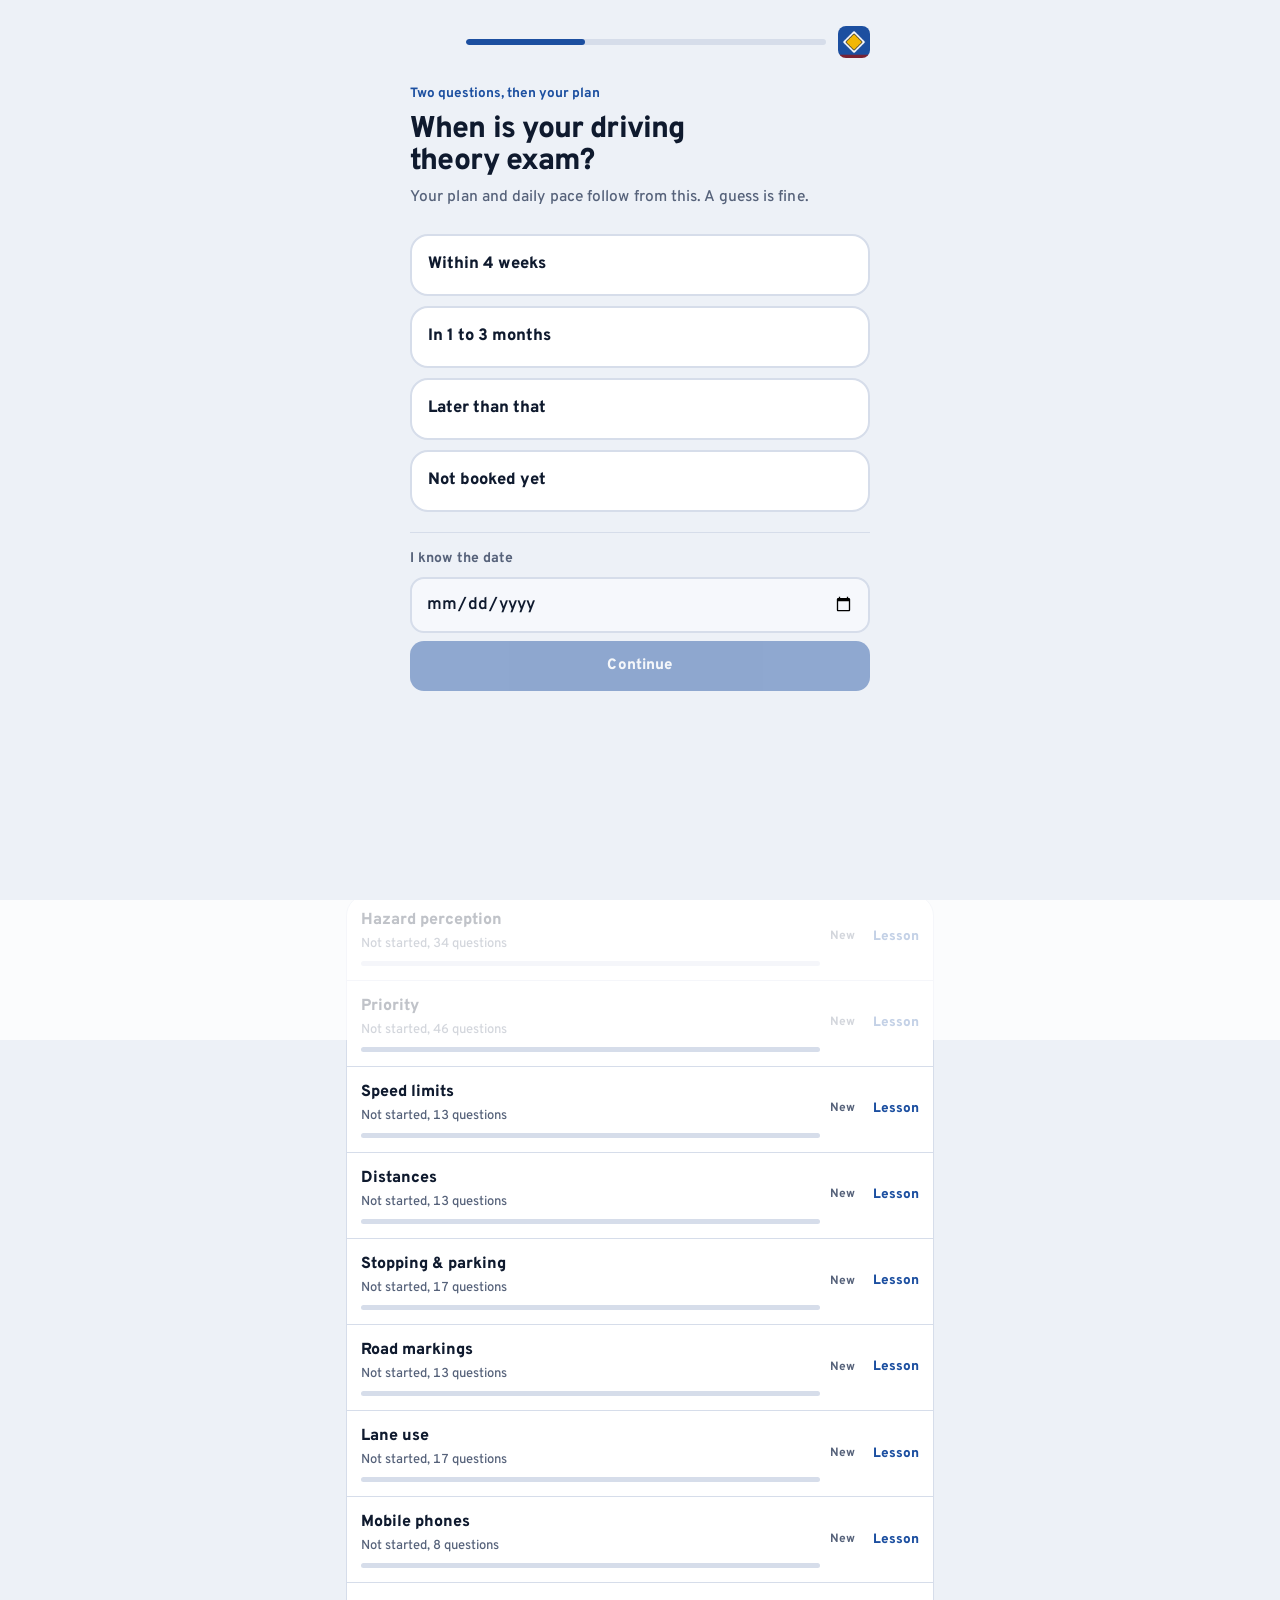
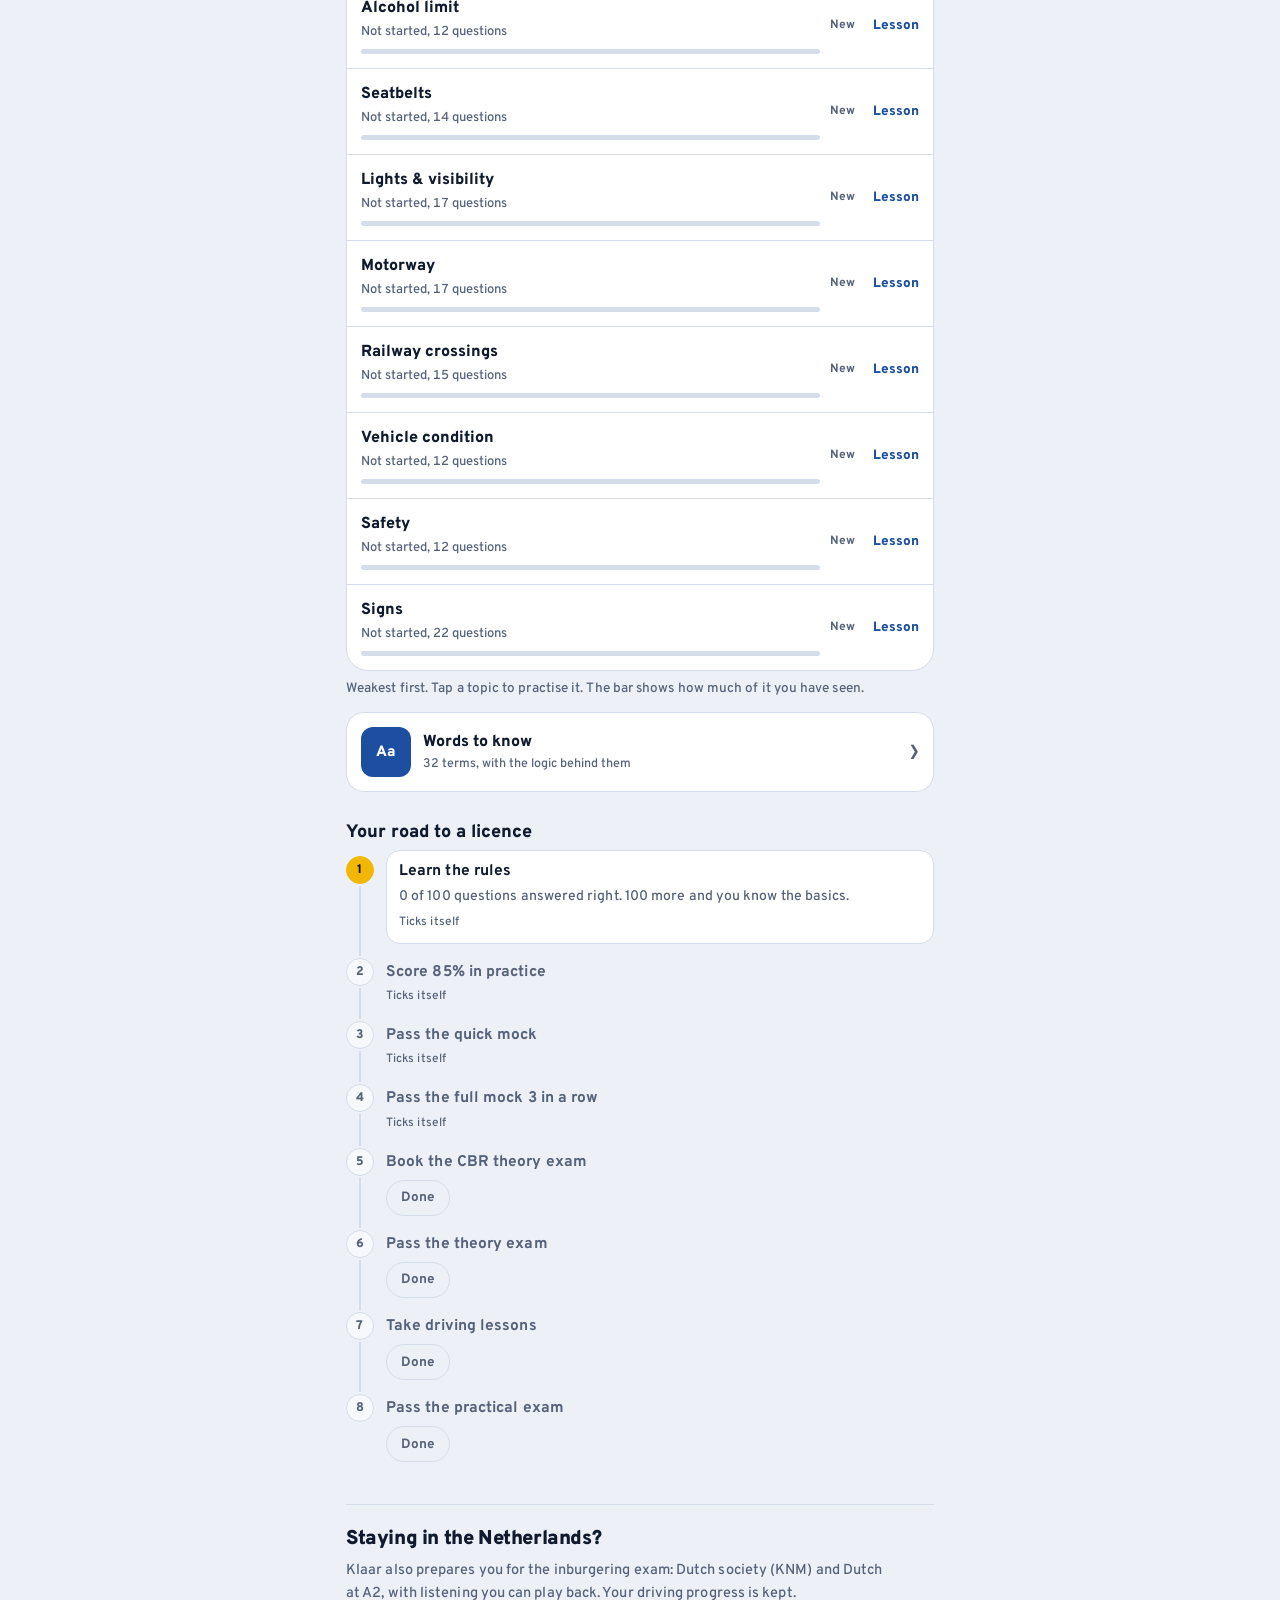
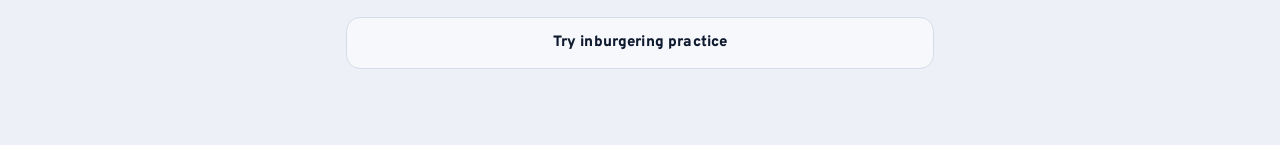
==== commit 94d712b2: "A new look taken from Dutch road signs The app named Overpass as its font but never loaded it, so ph" ====
--- a/index.html
+++ b/index.html
@@ -19,6 +19,7 @@
 <link rel="icon" href="icons/icon-192.png">
 <link rel="apple-touch-icon" href="icons/icon-180.png">
 <title>Klaar</title>
+<link rel="preload" href="fonts/overpass-latin.woff2" as="font" type="font/woff2" crossorigin>
 <link rel="stylesheet" href="css/app.css">
 </head>
 <body>
@@ -42,7 +43,7 @@
   <div class="tabbar-in" role="tablist">
     <span class="tab-ind" aria-hidden="true"></span>
     <button class="tab" role="tab" data-view="home"><svg viewBox="0 0 24 24" aria-hidden="true"><path d="M4 11l8-7 8 7v9a1 1 0 0 1-1 1h-5v-6h-4v6H5a1 1 0 0 1-1-1z" fill="none" stroke="currentColor" stroke-width="2" stroke-linejoin="round"/></svg>Home</button>
-    <button class="tab" role="tab" data-view="feed"><svg viewBox="0 0 24 24" aria-hidden="true"><rect x="5" y="3" width="14" height="18" rx="3" fill="none" stroke="currentColor" stroke-width="2"/><path d="M9 10l3-3 3 3M12 7v9" fill="none" stroke="currentColor" stroke-width="2" stroke-linecap="round" stroke-linejoin="round"/></svg>Feed</button>
+    <button class="tab" role="tab" data-view="feed"><svg viewBox="0 0 24 24" aria-hidden="true"><rect x="5" y="3" width="14" height="18" rx="3" fill="none" stroke="currentColor" stroke-width="2"/><path d="M9 10l3-3 3 3M12 7v9" fill="none" stroke="currentColor" stroke-width="2" stroke-linecap="round" stroke-linejoin="round"/></svg>Practice</button>
     <button class="tab" role="tab" data-view="exams"><svg viewBox="0 0 24 24" aria-hidden="true"><circle cx="12" cy="13" r="8" fill="none" stroke="currentColor" stroke-width="2"/><path d="M12 9v4l3 2M9 2h6" fill="none" stroke="currentColor" stroke-width="2" stroke-linecap="round"/></svg>Exams</button>
   </div>
 </nav>
--- a/css/app.css
+++ b/css/app.css
@@ -223,6 +223,18 @@
 .ord-b.wrong{border-color:var(--bad);background:var(--bad-soft)}.ord-b.wrong .ord-n{background:var(--bad);border:2px solid var(--bad)}
 .ord-b:disabled{cursor:default;opacity:1}
 .ord-act{display:flex;gap:10px;margin-top:14px}.ord-act .btn{flex:1}
+.opt.multi .k{border-radius:6px;font-size:15px}.opt.multi.sel .k{background:var(--accent);border-color:var(--accent);color:#fff}
+.opt .missed{display:block;font-style:normal;font-size:13px;font-weight:600;color:var(--ok);margin-top:2px}
+.spot-row{display:flex;gap:10px;margin-top:10px}
+.spot-b{flex:1;min-height:52px;border-radius:15px;border:1.5px solid var(--line);background:var(--raise);color:var(--fg);font:800 17px var(--font-body);cursor:pointer;transition:border-color .2s,background .2s}
+.spot-b.set{border-color:var(--accent);background:var(--accent);color:#fff}
+.spot-b.right{border-color:var(--ok);background:var(--ok-soft)}.spot-b.wrong{border-color:var(--bad);background:var(--bad-soft)}
+.spot-b:disabled{cursor:default;opacity:1}
+.mp-spot{cursor:pointer}.mp-sp{fill:#fff;stroke:#1C4FA0;stroke-width:2.5;stroke-dasharray:4 3}
+.mp-spot text{fill:#1C4FA0;font:800 12px var(--font-body);text-anchor:middle;pointer-events:none}
+.mp-spot.set .mp-sp{fill:#1C4FA0;stroke:#fff;stroke-dasharray:none}.mp-spot.set text{fill:#fff}
+.mp-spot.right .mp-sp{fill:#16A34A;stroke:#fff;stroke-dasharray:none}.mp-spot.wrong .mp-sp{fill:#DC2626;stroke:#fff;stroke-dasharray:none}
+.mp-spot.right text,.mp-spot.wrong text{fill:#fff}
 .mp-slot{cursor:pointer}.mp-hit{fill:transparent;pointer-events:all}
 .mp-bdg{visibility:hidden;transform-box:fill-box;transform-origin:center}
 .mp-slot.set .mp-bdg,.mp-slot.right .mp-bdg,.mp-slot.wrong .mp-bdg{visibility:visible;animation:popIn .22s cubic-bezier(.2,1.4,.4,1) both}
@@ -249,6 +261,8 @@
 .hero-edit{color:inherit;opacity:.8;font-size:12px;margin-top:8px;text-decoration:underline}
 .src{font:500 11.5px var(--font-mono);color:var(--muted);margin:6px 0 0}
 .src a{color:inherit;text-decoration:underline;text-underline-offset:2px;display:inline-block;padding:6px 0}
+.rep{margin-top:2px}.rep .link{font-size:13px;font-weight:700;color:var(--muted);text-decoration:underline;text-underline-offset:2px}
+.rep-row{display:flex;flex-wrap:wrap;gap:8px}.rep-row .chip{min-height:40px;padding:8px 14px;font-size:13.5px;cursor:pointer;color:var(--fg);white-space:normal;text-align:start}
 label.btn{display:inline-flex;align-items:center;justify-content:center;cursor:pointer}
 .install{margin:0 0 12px;padding:12px 14px;border-radius:14px;background:var(--accent-soft);color:var(--fg);font-size:13.5px;display:flex;gap:10px;align-items:flex-start}
 .install b{display:block}
@@ -793,7 +807,7 @@
 .mp-ballast{fill:#8B8478}.mp-barrier{fill:#fff;stroke:#C0392B;stroke-width:1.5;stroke-dasharray:4 4}
 .mp-blink2{animation:scBlink 1s steps(1) infinite .5s}
 @media (prefers-reduced-motion: reduce){.mp-blink2{animation:none}}
-.mp-mx{fill:#111827;stroke:#fff;stroke-width:1}.mp-mx-x{stroke:#EF4444;stroke-width:3;stroke-linecap:round}.mp-mx-a,.mp-mx-g{stroke:#F8FAFC;stroke-width:2.5;fill:none;stroke-linecap:round;stroke-linejoin:round}.mp-mx-g{stroke:#22C55E}
+.mp-mx{fill:#111827;stroke:#fff;stroke-width:1}.mp-mx-ring{fill:none;stroke:#EF4444;stroke-width:1.8}.mp-mx-n{fill:#F8FAFC;font:800 9.5px var(--font-body);text-anchor:middle}.mp-mx-x{stroke:#EF4444;stroke-width:3;stroke-linecap:round}.mp-mx-a,.mp-mx-g{stroke:#F8FAFC;stroke-width:2.5;fill:none;stroke-linecap:round;stroke-linejoin:round}.mp-mx-g{stroke:#22C55E}
 
 /* your plan: exam countdown, readiness, pace, and the one thing to do next */
 .plan{background:var(--surface);border:1px solid var(--line);border-radius:22px;padding:18px;margin-bottom:12px}
@@ -854,3 +868,98 @@
 .h2,.les-h,.gl-head h3,.m-cheer{text-wrap:balance}
 .pr-t,.fb .ex,.plan-status,.lead{text-wrap:pretty}
 .plan-fig b,.tp-sub,.m-big{font-variant-numeric:tabular-nums}
+
+/* ================= The look: Dutch road signs (Nov 2026) =================
+   Letters: Overpass, an open font drawn from the highway-sign alphabet, served from fonts/ (no outside font service).
+   Sign blue is for signs (the header and the plan panel), plate yellow is for the one main action on a screen.
+   Section headings are plain sentence case. No small capitals, no monospace. */
+@font-face{font-family:'Overpass';src:url(../fonts/overpass-latin.woff2) format('woff2');font-weight:100 900;font-style:normal;font-display:swap}
+:root{--font-display:'Overpass',-apple-system,BlinkMacSystemFont,system-ui,'Segoe UI',Roboto,sans-serif;
+  --font-body:'Overpass',-apple-system,BlinkMacSystemFont,system-ui,'Segoe UI',Roboto,sans-serif;
+  --font-mono:var(--font-body);--asphalt:#1B2433;--plate-ink:#1A1405}
+.timer,.count,.row-score,.badge,.src,.sync,.opt .k,.pr-count{font-variant-numeric:tabular-nums}
+body{font-weight:500;letter-spacing:.005em}
+.top{padding-block:14px 12px}
+html.shell .top{padding-top:calc(env(safe-area-inset-top,0px) + 12px)}
+.brand{font-size:27px;letter-spacing:-.02em}
+.brand small{text-transform:none;letter-spacing:0;font-size:14px;font-weight:600;opacity:.8}
+.h2,.home-hi .h2{font-weight:800;letter-spacing:-.015em}
+.label{text-transform:none;letter-spacing:0;font-family:var(--font-display);font-size:18px;font-weight:800;color:var(--fg);margin:28px 0 10px}
+.eyebrow{text-transform:none;letter-spacing:0;font-size:14px;font-weight:700}
+.qtext{font-weight:700}
+.btn{font-weight:800;letter-spacing:.01em}
+/* the main action: plate yellow with the thin dark keyline of a number plate */
+.btn.pop{position:relative;right:auto;bottom:auto;background:var(--pop);color:var(--plate-ink);border-radius:13px;box-shadow:0 6px 16px rgba(180,130,0,.28)}
+.btn.pop::after{content:"";position:absolute;inset:3.5px;border:1.5px solid rgba(26,20,5,.5);border-radius:9.5px;pointer-events:none}
+
+/* Home: the plan on a road sign */
+.plan{background:none;border:0;padding:0;border-radius:0}
+.sign{position:relative;background:var(--accent);color:#fff;border-radius:22px;padding:22px 20px 20px;box-shadow:0 14px 30px -14px color-mix(in srgb,var(--accent) 70%,#000)}
+.sign::before{content:"";position:absolute;inset:5px;border:2.5px solid rgba(255,255,255,.92);border-radius:17px;pointer-events:none}
+.sign .plan-fig b{color:#fff;font-weight:900;font-size:50px;letter-spacing:-.02em}
+.sign .plan-fig b small{opacity:.75}
+.sign .plan-fig span{color:rgba(255,255,255,.86);font-size:13.5px;font-weight:600}
+.sign .plan-status{color:#fff;font-weight:600;font-size:15.5px}
+.sign .plan-mock{color:rgba(255,255,255,.82)}.sign .plan-mock b{color:#fff}
+/* readiness as a road: asphalt, a dashed centre line, your stretch in plate yellow, the pass mark as a post */
+.sign .plan-bar{height:22px;border-radius:6px;margin:34px 0 14px;background:var(--asphalt) repeating-linear-gradient(90deg,rgba(255,255,255,.75) 0 12px,transparent 12px 22px) 0 50%/100% 2px no-repeat}
+.sign .plan-bar i{position:relative;height:6px;top:8px;border-radius:99px;background:var(--pop);min-width:10px;box-shadow:0 0 0 2px var(--asphalt)}
+.sign .plan-bar i::after{content:"";position:absolute;inset-inline-end:-4px;top:-4px;width:14px;height:14px;border-radius:50%;background:var(--pop);border:2.5px solid #fff}
+.sign .plan-bar u{top:-6px;bottom:0;width:2.5px;background:#fff;opacity:1;text-decoration:none}
+.sign .plan-bar u span{position:absolute;bottom:100%;inset-inline-end:-10px;margin-bottom:4px;white-space:nowrap;font-size:11.5px;font-weight:700;color:#fff;background:rgba(0,0,0,.28);padding:2px 7px;border-radius:99px}
+.plan-raise{margin-top:12px}
+.plan-next{margin-top:12px;padding:18px;border:1px solid var(--line);border-radius:22px;background:var(--surface)}
+.plan-title{font-weight:800}
+.plan-date,.plan-edit,.plan-what{margin-inline:4px}
+.plan-what{margin-top:4px}.plan-what summary{cursor:pointer;font-size:13.5px;font-weight:700;color:var(--muted);padding:8px 0;list-style-position:inside}
+.plan-what .note{margin:0 0 4px}
+
+/* topics: one list, not a pile of cards */
+.topics{gap:0;background:var(--surface);border:1px solid var(--line);border-radius:22px;overflow:hidden}
+.tp{background:none;border:0;border-radius:0;border-top:1px solid var(--line);padding-inline-end:14px}
+.tp:first-child{border-top:0}
+.tp-main{padding-block:14px}
+.tp-name{font-size:16px}
+.tp-sub{font-size:13px}
+.tp-state{font-size:12px;font-weight:700;background:none;padding:0;color:var(--muted)}
+.tp-weak .tp-state{background:none;color:var(--bad)}.tp-strong .tp-state{background:none;color:var(--ok)}
+.tp-les{font-size:13.5px;padding-inline:8px 0}
+.today{border-radius:22px;margin-top:12px}
+.row{border-radius:18px}
+.badge{font-weight:800;font-size:15px}
+
+/* tab bar: the place you are in gets the yellow road line */
+.tab{font-size:12px;font-weight:700;letter-spacing:0}
+.tab-ind::before{inset:auto 30% calc(100% + 2px);height:4px;border-radius:0 0 4px 4px;background:var(--pop)}
+.tab[aria-selected="true"]{color:var(--accent)}
+@media (prefers-color-scheme: dark){:root:not([data-theme="light"]) .tab[aria-selected="true"]{color:#fff}:root:not([data-theme="light"]) .btn.pop{box-shadow:none}}
+:root[data-theme="dark"] .tab[aria-selected="true"]{color:#fff}:root[data-theme="dark"] .btn.pop{box-shadow:none}
+
+/* practice and exams */
+.xpbar{display:none}
+.feed-head{margin-bottom:14px}
+.chip{font-weight:700;font-size:13px}
+.qcard{border-radius:24px;box-shadow:0 12px 30px -24px rgba(15,26,46,.5)}
+.opt{font-weight:600}
+.opt .k{border-radius:50%;font-weight:800;font-size:13.5px}
+.opt.multi .k{border-radius:7px}
+.fb{border-top:1px solid var(--line)}
+.fb .verdict{font-style:normal;font-weight:900;font-size:25px;letter-spacing:-.01em}
+.hist span{font-size:12px;font-weight:700;border-radius:99px;padding:3px 9px}
+.score b{font-family:var(--font-display);font-weight:900;font-size:62px;letter-spacing:-.02em}
+.score span{font-size:13.5px;font-weight:600}
+.timer{font-weight:800;font-size:16px}
+.src{font-size:12.5px;font-weight:600}
+.lead{font-size:15px}
+.note{font-size:13.5px}
+
+/* no small capitals anywhere */
+.su-kicker,.j-cap,.m-cap,.pr-why b,.plan-cap,.stat span,.hero .cap{text-transform:none;letter-spacing:0;font-size:13.5px;font-weight:700}
+.ai-box a,.note a,.lead a{color:var(--accent);font-weight:700;text-underline-offset:2px}
+.su-opt b,.onb h1,.setup h1{font-family:var(--font-display)}
+
+/* links need a lighter blue on dark ground */
+:root{--link:var(--accent)}
+@media (prefers-color-scheme: dark){:root:not([data-theme="light"]){--link:#8FB4F2}:root:not([data-theme="light"]) body[data-track="civic"]{--link:#E7A3B2}}
+:root[data-theme="dark"]{--link:#8FB4F2}:root[data-theme="dark"] body[data-track="civic"]{--link:#E7A3B2}
+.link,.tp-les,.ai-box a,.note a,.lead a,.eyebrow{color:var(--link)}
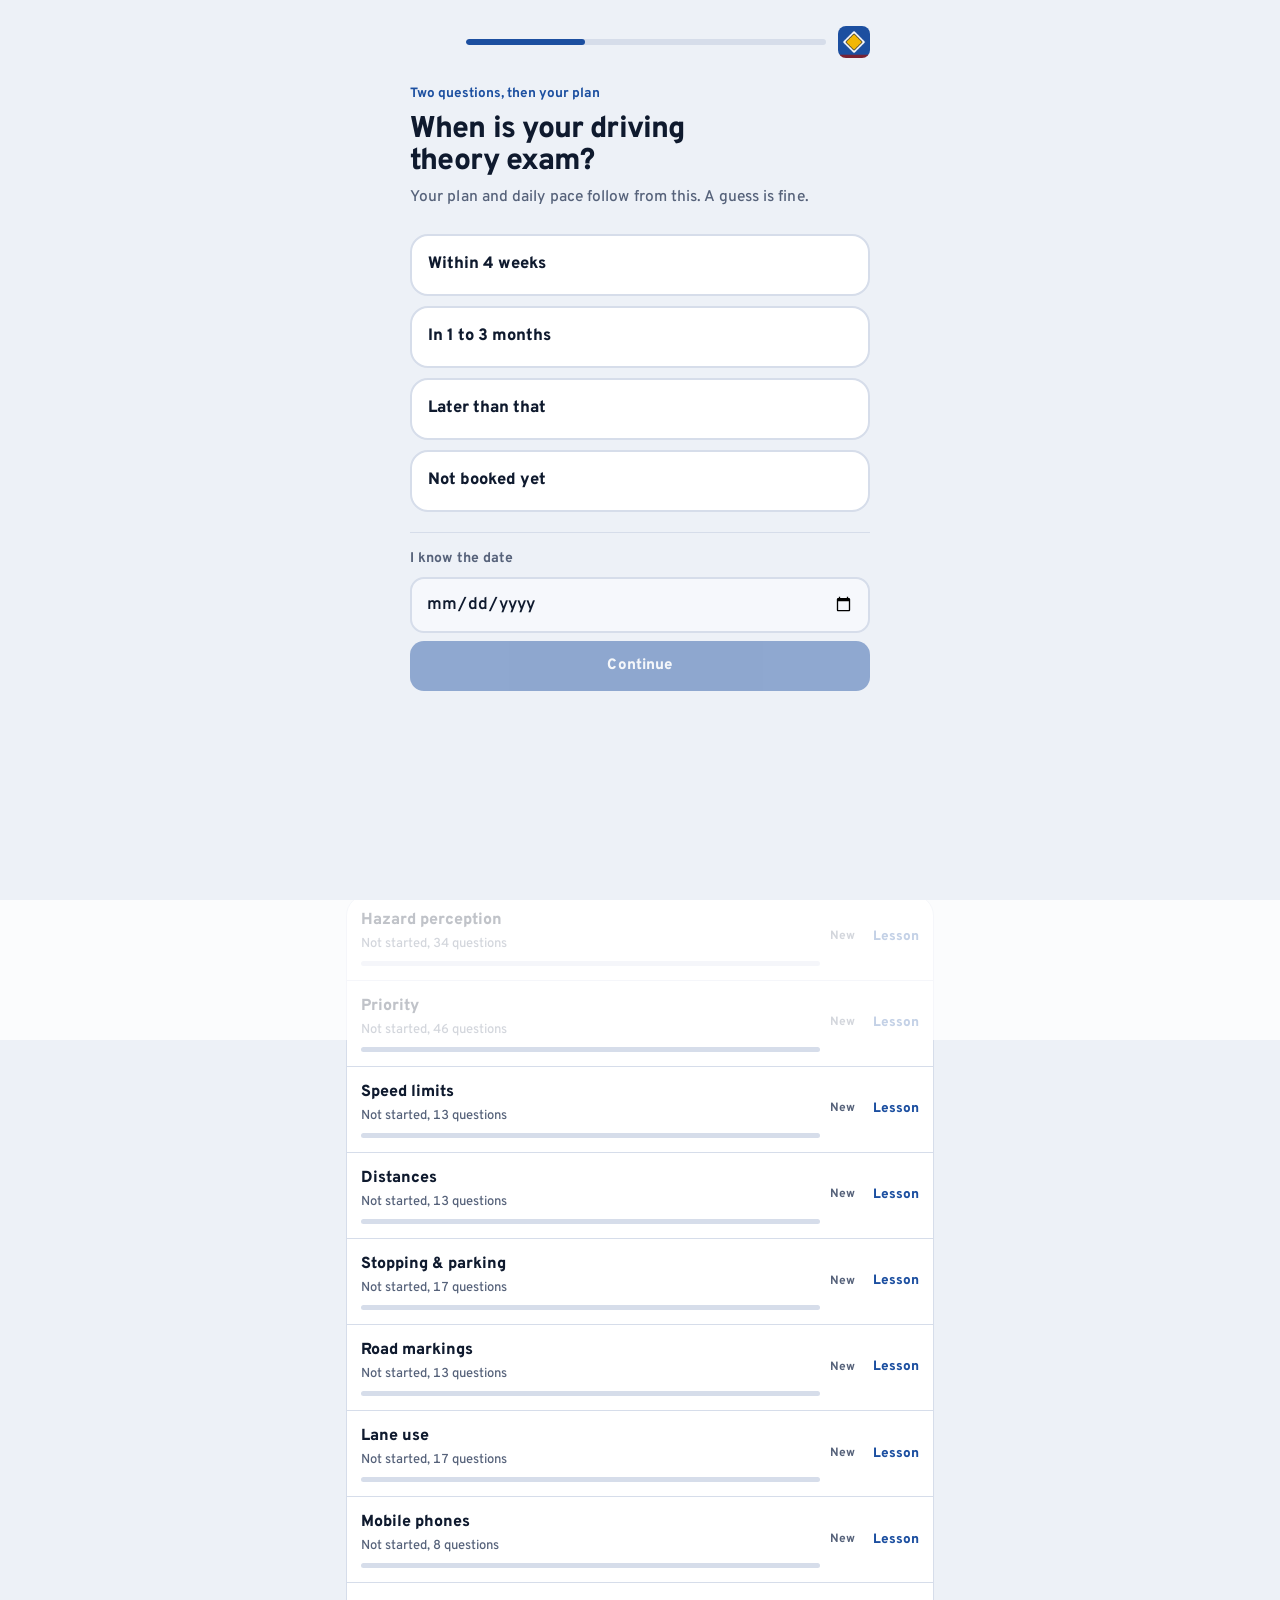
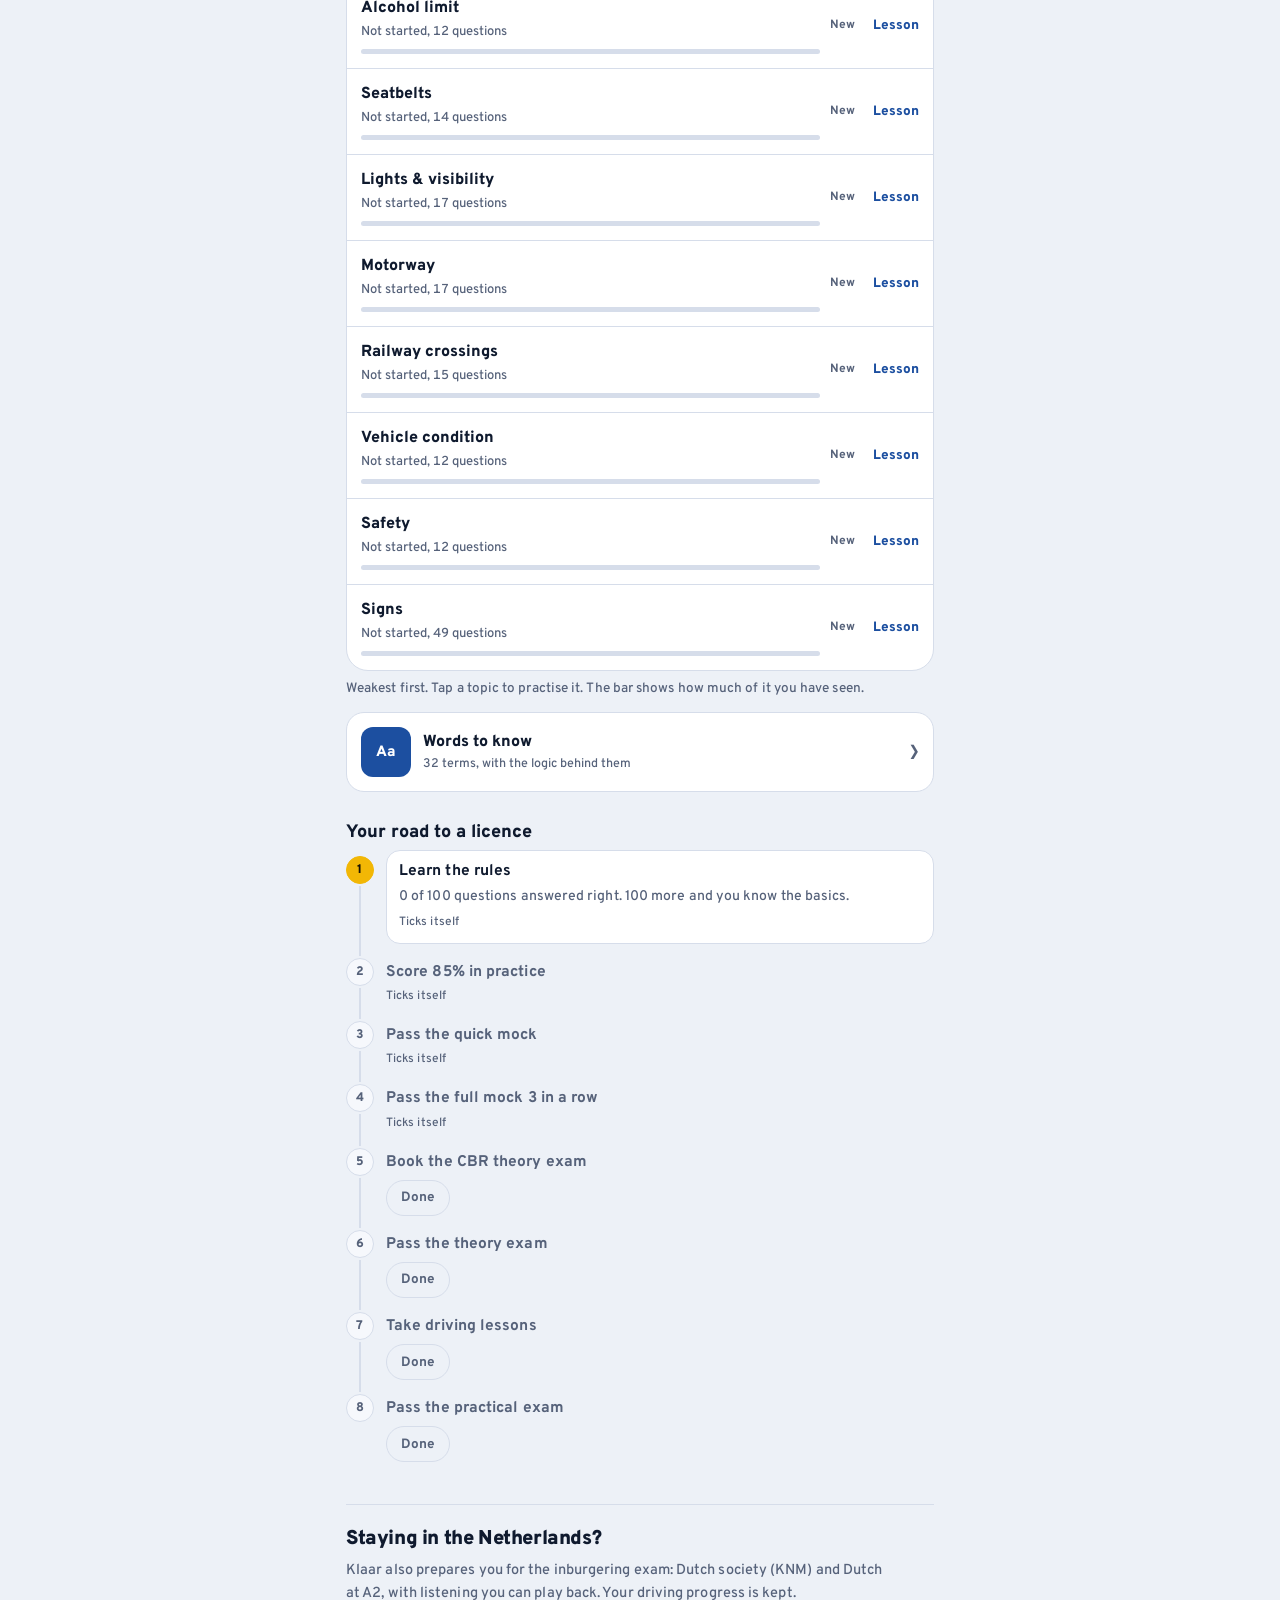
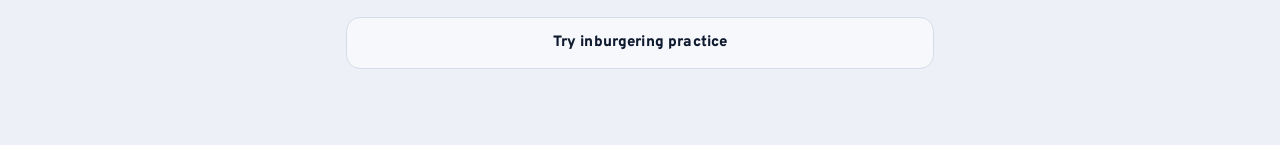
==== commit b216c2a5: "Opening sign, and updates that install themselves on launch When the app opens, the name appears on " ====
--- a/index.html
+++ b/index.html
@@ -23,6 +23,7 @@
 <link rel="stylesheet" href="css/app.css">
 </head>
 <body>
+<div class="intro" id="intro" aria-hidden="true"><div class="intro-sign"><b>Klaar</b><i></i></div></div>
 
 <header class="top">
   <div class="top-in">
--- a/css/app.css
+++ b/css/app.css
@@ -963,3 +963,15 @@
 @media (prefers-color-scheme: dark){:root:not([data-theme="light"]){--link:#8FB4F2}:root:not([data-theme="light"]) body[data-track="civic"]{--link:#E7A3B2}}
 :root[data-theme="dark"]{--link:#8FB4F2}:root[data-theme="dark"] body[data-track="civic"]{--link:#E7A3B2}
 .link,.tp-les,.ai-box a,.note a,.lead a,.eyebrow{color:var(--link)}
+
+/* opening: the name on a blue sign, a yellow road line draws under it, then the app rises in */
+.intro{position:fixed;inset:0;z-index:100;display:grid;place-items:center;background:var(--accent);pointer-events:none;animation:intro-out .45s ease-in 1s forwards}
+.intro-sign{position:relative;padding:20px 34px 24px;border:3px solid rgba(255,255,255,.95);border-radius:20px;animation:intro-in .55s cubic-bezier(.2,.9,.25,1) both}
+.intro-sign b{display:block;font-family:var(--font-display);font-weight:900;font-style:italic;font-size:56px;line-height:1;letter-spacing:-.03em;color:#fff}
+.intro-sign i{display:block;height:6px;margin-top:10px;border-radius:99px;background:var(--pop);transform-origin:0 50%;animation:intro-road .5s cubic-bezier(.3,.8,.3,1) .35s both}
+.intro ~ main,.intro ~ .onb>*{animation:app-in .5s cubic-bezier(.2,.9,.25,1) 1.05s both}
+@keyframes intro-in{from{opacity:0;transform:scale(.86)}}
+@keyframes intro-road{from{transform:scaleX(0)}}
+@keyframes intro-out{to{opacity:0;visibility:hidden}}
+@keyframes app-in{from{opacity:0;transform:translateY(14px)}}
+@media (prefers-reduced-motion: reduce){.intro{display:none}}
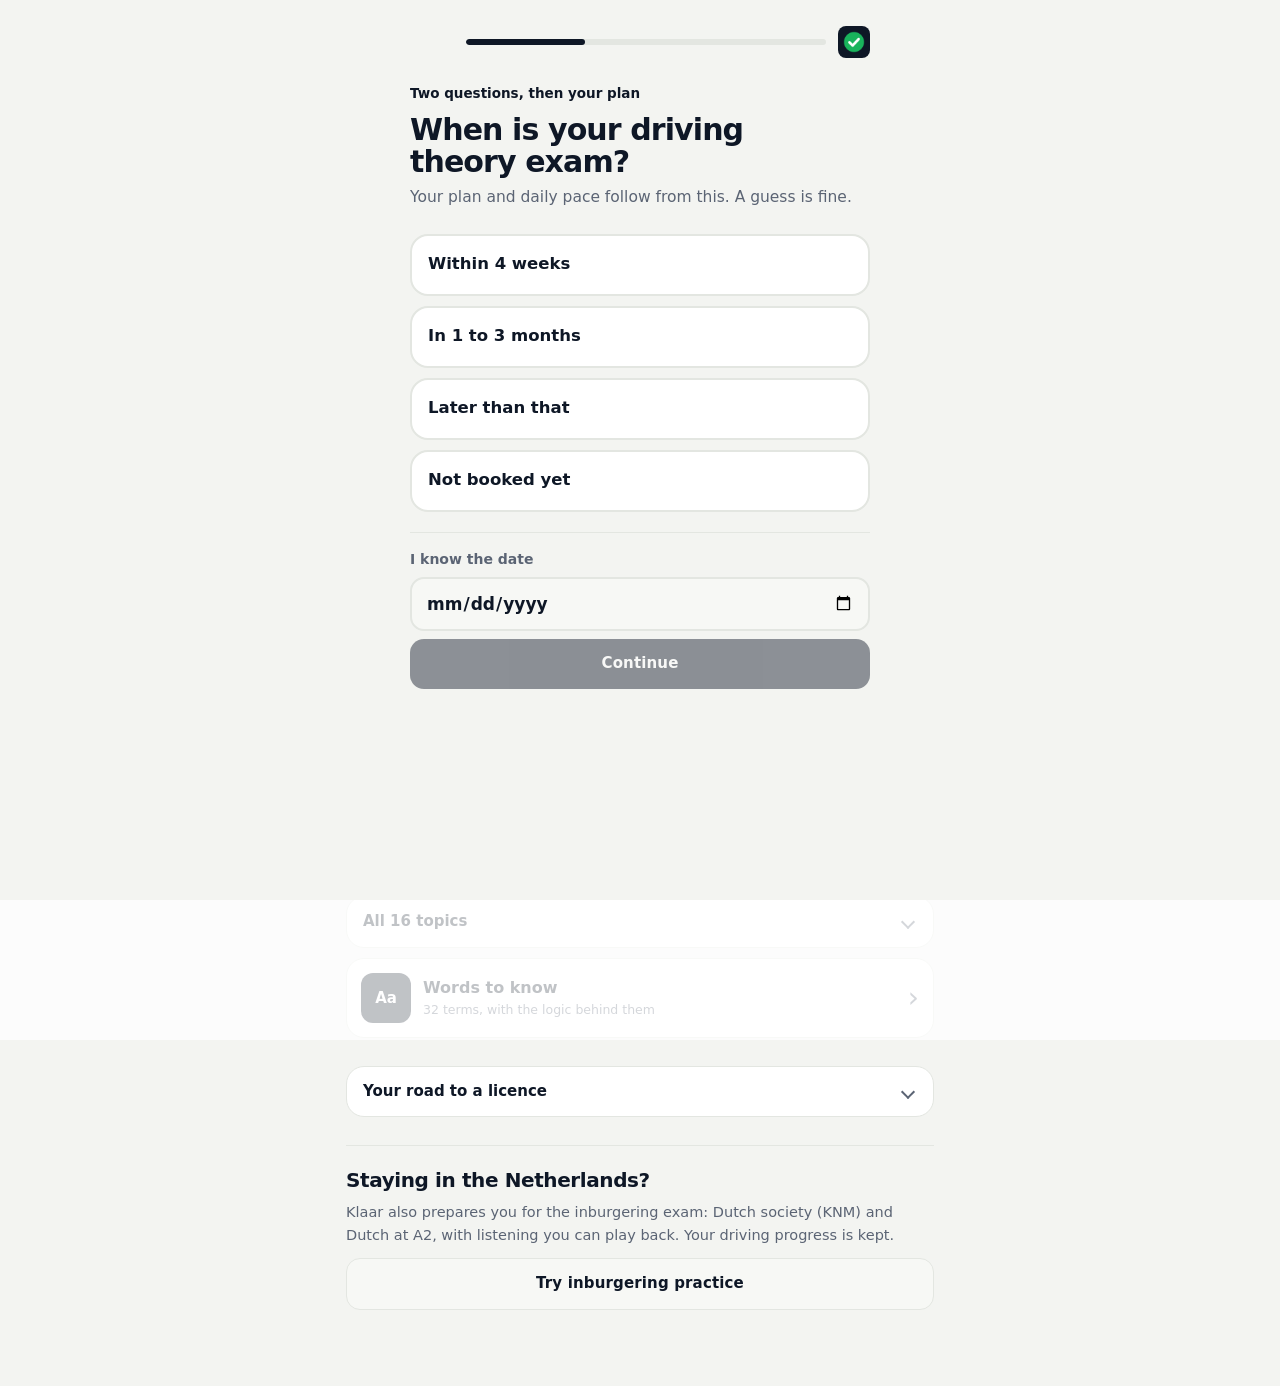
==== commit 749d60d2: "Green light brand in the app: logo, fonts, colours, icons and opening Co-Authored-By: Claude Opus 5." ====
--- a/index.html
+++ b/index.html
@@ -3,7 +3,7 @@
 <head>
 <meta charset="utf-8">
 <meta name="viewport" content="width=device-width,initial-scale=1,maximum-scale=1,user-scalable=no,viewport-fit=cover">
-<meta name="theme-color" content="#1C4FA0">
+<meta name="theme-color" content="#0E1726">
 <meta name="description" content="Practise for the Dutch driving theory exam (CBR) in English, with a plan that follows your exam date. Works offline.">
 <meta name="apple-mobile-web-app-capable" content="yes">
 <meta name="mobile-web-app-capable" content="yes">
@@ -19,15 +19,16 @@
 <link rel="icon" href="icons/icon-192.png">
 <link rel="apple-touch-icon" href="icons/icon-180.png">
 <title>Klaar</title>
-<link rel="preload" href="fonts/overpass-latin.woff2" as="font" type="font/woff2" crossorigin>
+<link rel="preload" href="fonts/bricolage-grotesque-latin.woff2" as="font" type="font/woff2" crossorigin>
+<link rel="preload" href="fonts/inter-latin.woff2" as="font" type="font/woff2" crossorigin>
 <link rel="stylesheet" href="css/app.css">
 </head>
 <body>
-<div class="intro" id="intro" aria-hidden="true"><div class="intro-sign"><b>Klaar</b><i></i></div></div>
+<div class="intro" id="intro" aria-hidden="true"><div class="intro-box"><div class="intro-lens"><svg viewBox="0 0 58 58"><path d="M15 30l9.5 9.5L43 20"/></svg></div></div><b class="intro-word">klaar</b></div>
 
 <header class="top">
   <div class="top-in">
-      <div class="brand">Klaar<small id="brand-sub">Driving theory</small></div>
+      <div class="brand"><svg class="logo" viewBox="0 0 32 32" aria-hidden="true"><rect width="32" height="32" rx="9" fill="#0E1726"/><circle cx="16" cy="16" r="9.5" fill="#19B35C"/><path d="M11.6 16.3l3 3 5.8-6.2" fill="none" stroke="#fff" stroke-width="2.6" stroke-linecap="round" stroke-linejoin="round"/></svg><span class="brand-word" translate="no">klaar</span><small id="brand-sub">Driving licence</small></div>
     <button class="avatar" id="prof-btn" aria-label="Profile" aria-pressed="false"></button>
   </div>
 </header>
--- a/css/app.css
+++ b/css/app.css
@@ -1,9 +1,9 @@
-/* layout: track-colored sign band header (motorway blue / passport maroon), one big card per screen, fixed bottom tab bar */
+/* layout: plain header with the logo, one big card per screen, fixed bottom tab bar. Driving is ink and green light, inburgering paper and Delft blue */
 :root{
-  --d-bg:#EDF1F7; --d-surface:#FFFFFF; --d-raise:#F6F8FC; --d-fg:#0F1A2E; --d-muted:#56627A; --d-line:#D6DDEA;
-  --d-accent:#1C4FA0; --d-on:#FFFFFF; --d-accent-soft:#DCE6F7; --d-pop:#F2B705;
-  --c-bg:#F5F0EE; --c-surface:#FFFFFF; --c-raise:#FBF8F6; --c-fg:#22121A; --c-muted:#73606A; --c-line:#E6DAD6;
-  --c-accent:#7A2233; --c-on:#FFF7EC; --c-accent-soft:#F3DFE3; --c-pop:#C9A227;
+  --d-bg:#F3F4F1; --d-surface:#FFFFFF; --d-raise:#F7F8F5; --d-fg:#0E1726; --d-muted:#5B6474; --d-line:#E3E6E1;
+  --d-accent:#0E1726; --d-on:#FFFFFF; --d-accent-soft:#DDF3E5; --d-pop:#0B8A43;
+  --c-bg:#F4EFE4; --c-surface:#FFFDF8; --c-raise:#FAF6EE; --c-fg:#1A1B2E; --c-muted:#5E5A52; --c-line:#E6DFD0;
+  --c-accent:#1F3A93; --c-on:#FFFFFF; --c-accent-soft:#E3E9FA; --c-pop:#1F3A93;
   --ok:#21804B; --ok-soft:#DDF1E5; --bad:#C0392B; --bad-soft:#FBE3E0;
   --bg:var(--d-bg); --surface:var(--d-surface); --raise:var(--d-raise); --fg:var(--d-fg); --muted:var(--d-muted); --line:var(--d-line);
   --accent:var(--d-accent); --on:var(--d-on); --accent-soft:var(--d-accent-soft); --pop:var(--d-pop);
@@ -14,19 +14,19 @@
 }
 @media (prefers-color-scheme: dark){
   :root:not([data-theme="light"]){
-    --d-bg:#0A101C; --d-surface:#121B2C; --d-raise:#18233A; --d-fg:#E8EEF8; --d-muted:#93A1BA; --d-line:#24314A;
-    --d-accent:#2F63BD; --d-on:#FFFFFF; --d-accent-soft:#1A2B4C; --d-pop:#F5C52E;
-    --c-bg:#140C0F; --c-surface:#20151A; --c-raise:#2A1C22; --c-fg:#F4E9EC; --c-muted:#B39CA4; --c-line:#38252C;
-    --c-accent:#8E2B3F; --c-on:#FFF5E6; --c-accent-soft:#3A1E26; --c-pop:#D9B444;
+    --d-bg:#0B111B; --d-surface:#141C29; --d-raise:#1A2333; --d-fg:#EEF2F7; --d-muted:#9AA5B5; --d-line:#263142;
+    --d-accent:#EEF2F7; --d-on:#0B111B; --d-accent-soft:#12301F; --d-pop:#0B8A43;
+    --c-bg:#100E0B; --c-surface:#1B1814; --c-raise:#24201A; --c-fg:#F2EEE6; --c-muted:#ABA393; --c-line:#2E2922;
+    --c-accent:#9DB4F5; --c-on:#100E0B; --c-accent-soft:#1A2547; --c-pop:#2A4BB0;
     --ok:#47B97A; --ok-soft:#14321F; --bad:#EE7064; --bad-soft:#3B1814;
     color-scheme:dark;
   }
 }
 :root[data-theme="dark"]{
-  --d-bg:#0A101C; --d-surface:#121B2C; --d-raise:#18233A; --d-fg:#E8EEF8; --d-muted:#93A1BA; --d-line:#24314A;
-  --d-accent:#2F63BD; --d-on:#FFFFFF; --d-accent-soft:#1A2B4C; --d-pop:#F5C52E;
-  --c-bg:#140C0F; --c-surface:#20151A; --c-raise:#2A1C22; --c-fg:#F4E9EC; --c-muted:#B39CA4; --c-line:#38252C;
-  --c-accent:#8E2B3F; --c-on:#FFF5E6; --c-accent-soft:#3A1E26; --c-pop:#D9B444;
+  --d-bg:#0B111B; --d-surface:#141C29; --d-raise:#1A2333; --d-fg:#EEF2F7; --d-muted:#9AA5B5; --d-line:#263142;
+  --d-accent:#EEF2F7; --d-on:#0B111B; --d-accent-soft:#12301F; --d-pop:#0B8A43;
+  --c-bg:#100E0B; --c-surface:#1B1814; --c-raise:#24201A; --c-fg:#F2EEE6; --c-muted:#ABA393; --c-line:#2E2922;
+  --c-accent:#9DB4F5; --c-on:#100E0B; --c-accent-soft:#1A2547; --c-pop:#2A4BB0;
   --ok:#47B97A; --ok-soft:#14321F; --bad:#EE7064; --bad-soft:#3B1814;
   color-scheme:dark;
 }
@@ -975,3 +975,98 @@
 @keyframes intro-out{to{opacity:0;visibility:hidden}}
 @keyframes app-in{from{opacity:0;transform:translateY(14px)}}
 @media (prefers-reduced-motion: reduce){.intro{display:none}}
+
+/* Home, calmer: one panel, one next step, three topics; the rest folds away */
+.home-hi .h2{font-size:24px;margin:2px 0 12px}
+.sign{box-shadow:none;padding:20px 20px 16px}
+.sign .plan-fig b{font-size:44px}
+.sign .plan-bar{height:8px;border-radius:99px;margin:30px 0 14px;background:rgba(255,255,255,.22)}
+.sign .plan-bar i{top:0;height:100%;box-shadow:none}
+.sign .plan-bar i::after{display:none}
+.sign .plan-bar u{top:-5px;bottom:-5px}
+.plan-today{margin:10px 0 0;font-size:14px;font-weight:600;color:rgba(255,255,255,.86)}
+.sign .plan-edit{display:inline-block;margin:6px 0 0;padding:6px 0 2px;color:#fff;font-size:14px;font-weight:700;text-decoration:underline;text-underline-offset:3px}
+.plan-date{margin-top:12px}
+.btn.pop{box-shadow:none}
+.btn.pop::after{display:none}
+.plan-next{margin-top:12px}
+.tp-more,.home-road{margin-top:10px}
+.tp-more>summary,.home-road>summary{cursor:pointer;list-style:none;display:flex;align-items:center;justify-content:space-between;padding:14px 16px;border:1px solid var(--line);border-radius:18px;background:var(--surface);font-weight:700;font-size:15px}
+.tp-more>summary::-webkit-details-marker,.home-road>summary::-webkit-details-marker{display:none}
+.tp-more>summary::after,.home-road>summary::after{content:"";width:8px;height:8px;border-inline-end:2px solid var(--muted);border-bottom:2px solid var(--muted);transform:rotate(45deg);margin-inline-end:4px}
+.tp-more[open]>summary::after,.home-road[open]>summary::after{transform:rotate(-135deg)}
+.tp-more[open]>summary,.home-road[open]>summary{margin-bottom:10px}
+.home-road{margin-top:28px}
+.gl-open{margin-top:10px}
+.sign .plan-edit[hidden]{display:none}
+
+/* inburgering has its own look: the plan on a passport cover, the citizenship countdown on a page of paper */
+body[data-track="civic"] .sign::before{inset:7px;border:1.5px solid color-mix(in srgb,var(--pop) 80%,transparent);border-radius:15px}
+body[data-track="civic"] .sign .plan-fig b{color:var(--pop)}
+body[data-track="civic"] .sign .plan-bar u span{background:rgba(0,0,0,.3)}
+body[data-track="civic"] .hero{margin-top:12px;background:var(--surface);color:var(--fg);border:1px solid var(--line);border-top:5px solid var(--accent)}
+body[data-track="civic"] .hero .cap{color:var(--muted)}
+body[data-track="civic"] .hero .big{color:var(--link);font-size:46px;margin-top:4px}
+body[data-track="civic"] .hero .bar{background:var(--line)}
+body[data-track="civic"] .hero .meta{font-family:var(--font-body);font-size:12.5px;color:var(--muted);opacity:1}
+body[data-track="civic"] .hero .hero-q{font-size:17px}
+body[data-track="civic"] .hero .hero-row .inp{background:var(--raise)}
+body[data-track="civic"] .hero .hero-note{color:var(--muted);opacity:1}
+body[data-track="civic"] .hero .hero-edit{color:var(--link);opacity:1}
+
+/* ================= The look: Green light (Nov 2026) =================
+   Letters: Bricolage Grotesque for headings and big numbers, Inter for reading. Both served from fonts/, so every phone shows them, also offline.
+   Driving is ink and green light on a cool grey ground. Inburgering is Delft blue on warm paper. */
+@font-face{font-family:'Bricolage Grotesque';src:url(../fonts/bricolage-grotesque-latin.woff2) format('woff2');font-weight:200 800;font-style:normal;font-display:swap}
+@font-face{font-family:'Inter';src:url(../fonts/inter-latin.woff2) format('woff2');font-weight:100 900;font-style:normal;font-display:swap}
+:root{--font-display:'Bricolage Grotesque','Inter',-apple-system,BlinkMacSystemFont,system-ui,'Segoe UI',Roboto,sans-serif;
+  --font-body:'Inter',-apple-system,BlinkMacSystemFont,system-ui,'Segoe UI',Roboto,sans-serif;
+  --plate-ink:#fff;--ink:#0E1726;--green:#19B35C;--amber:#F2A51A;--red:#E5533D;
+  --panel:#0E1726;--chip-fg:#0A6B34;--link:#0B7A3C}
+body[data-track="civic"]{--panel:#1F3A93;--chip-fg:#1F3A93;--link:#1F3A93}
+@media (prefers-color-scheme: dark){:root:not([data-theme="light"]){--panel:#1A2333;--chip-fg:#7EE0A6;--link:#6FD79B}
+  :root:not([data-theme="light"]) body[data-track="civic"]{--panel:#2A4BB0;--chip-fg:#9DB4F5;--link:#9DB4F5}}
+:root[data-theme="dark"]{--panel:#1A2333;--chip-fg:#7EE0A6;--link:#6FD79B}
+:root[data-theme="dark"] body[data-track="civic"]{--panel:#2A4BB0;--chip-fg:#9DB4F5;--link:#9DB4F5}
+body{font-weight:400;letter-spacing:0}
+.h2,.home-hi .h2,.label,.empty h3,.also h3,.sheet h2{font-family:var(--font-display);font-weight:800;letter-spacing:-.02em}
+.gl-k,.onb-brand,.fb .verdict{font-style:normal}
+
+/* header: logo, the name, and a chip that says which goal you are on. The strip under the phone's clock stays ink so its white text reads */
+body::before{background:var(--ink)}
+.top{background:var(--bg);color:var(--fg);box-shadow:none;padding-block:12px 8px}
+.top::after{display:none}
+html.shell .top{background:linear-gradient(var(--ink) 0 env(safe-area-inset-top,0px),var(--bg) 0);padding-top:calc(env(safe-area-inset-top,0px) + 12px)}
+.brand{font-style:normal;font-size:inherit;align-items:center;gap:9px;letter-spacing:0}
+.brand .logo{width:32px;height:32px;flex:none}
+.brand-word{font-family:var(--font-display);font-weight:800;font-size:25px;letter-spacing:-.04em;line-height:1}
+.brand small{font-family:var(--font-body);font-size:12.5px;font-weight:700;letter-spacing:0;text-transform:none;opacity:1;padding:4px 10px;border-radius:99px;background:var(--accent-soft);color:var(--chip-fg)}
+.avatar{border:1.5px solid var(--line);background:var(--surface);color:var(--fg)}
+.avatar[aria-pressed="true"]{background:var(--fg);color:var(--bg);border-color:var(--fg)}
+
+/* the main action is the green light (Delft blue in inburgering), with white letters */
+.btn.pop,.chip.hot,.tag.ai,.j-dot.now,.rd.now .rd-dot{color:var(--plate-ink)}
+.btn.pop{border-radius:14px}
+.opt.multi.sel .k,.spot-b.set{color:var(--on)}
+.tab-ind::before{inset:auto 32% calc(100% + 2px);height:3px;border-radius:0 0 3px 3px;background:var(--pop)}
+
+/* the plan panel until the new Home lands: ink for driving, Delft blue for inburgering */
+.sign{background:var(--panel)}
+.sign::before{display:none}
+.sign .plan-bar i{background:var(--green)}
+body[data-track="civic"] .sign .plan-bar i{background:#fff}
+body[data-track="civic"] .sign .plan-fig b{color:#fff}
+.hero .bar i{background:var(--green)}
+
+/* opening: a traffic light turns red, amber, green, a check draws in, then the name rises */
+.intro{background:var(--ink);grid-template-rows:auto auto;align-content:center;gap:26px;animation:intro-out .4s ease-in 1.3s forwards}
+.intro-box{width:156px;height:156px;border-radius:44px;background:#18233A;display:grid;place-items:center;animation:intro-in .5s cubic-bezier(.2,.9,.25,1) both}
+.intro-lens{width:104px;height:104px;border-radius:50%;background:var(--red);display:grid;place-items:center;animation:intro-lens .75s steps(1,end) .1s both,intro-glow .5s ease-out .85s both}
+.intro-lens svg{width:62px;height:62px}
+.intro-lens path{fill:none;stroke:#fff;stroke-width:6;stroke-linecap:round;stroke-linejoin:round;stroke-dasharray:44;stroke-dashoffset:44;animation:intro-check .35s cubic-bezier(.3,.8,.3,1) .85s forwards}
+.intro-word{font-family:var(--font-display);font-weight:800;font-size:64px;letter-spacing:-.045em;line-height:1;color:#fff;text-align:center;animation:intro-word .5s cubic-bezier(.2,.9,.25,1) .7s both}
+.intro ~ main,.intro ~ .onb>*{animation:app-in .5s cubic-bezier(.2,.9,.25,1) 1.35s both}
+@keyframes intro-lens{0%{background:#3A2320}1%{background:var(--red)}40%{background:var(--amber)}100%{background:var(--green)}}
+@keyframes intro-glow{from{box-shadow:0 0 0 0 rgba(25,179,92,.6)}to{box-shadow:0 0 0 22px rgba(25,179,92,0)}}
+@keyframes intro-check{to{stroke-dashoffset:0}}
+@keyframes intro-word{from{opacity:0;transform:translateY(18px)}}
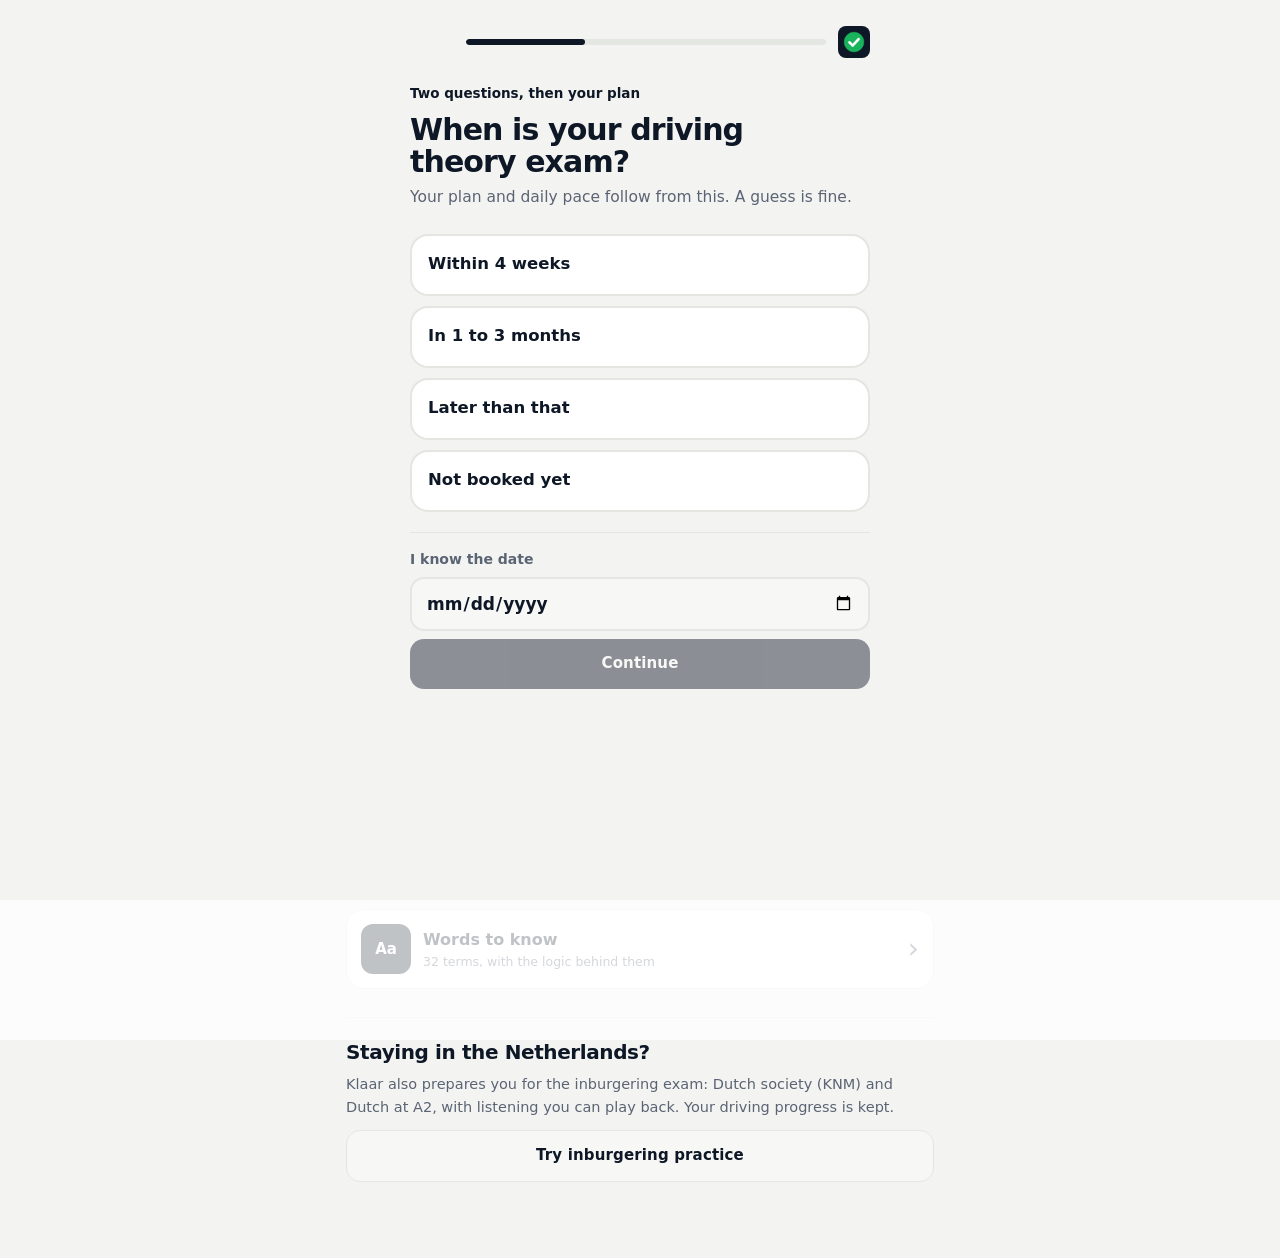
==== commit 7203fda0: "Encouragement on right answers, hold back untaught questions, clean app icons - js/untaught.js lists" ====
--- a/index.html
+++ b/index.html
@@ -57,6 +57,7 @@
 <script src="js/content.js"></script>
 <script src="js/audio.js"></script>
 <script src="js/lessons.js"></script>
+<script src="js/untaught.js"></script>
 <script src="js/view.js"></script>
 <script src="js/map.js"></script>
 <script src="js/glossary.js"></script>
--- a/css/app.css
+++ b/css/app.css
@@ -1070,3 +1070,211 @@
 @keyframes intro-glow{from{box-shadow:0 0 0 0 rgba(25,179,92,.6)}to{box-shadow:0 0 0 22px rgba(25,179,92,0)}}
 @keyframes intro-check{to{stroke-dashoffset:0}}
 @keyframes intro-word{from{opacity:0;transform:translateY(18px)}}
+
+/* driving Home: readiness ring, route strip, next step, topic tiles */
+:root{--trk:#EDEFEB;--road:#3A4556;--nx:#0E1726;
+  --tw-bg:#FCE3DE;--tw-fg:#9F2A17;--tg-bg:#FDF0D3;--tg-fg:#7A4E00;--tst-bg:#DDF3E5;--tst-fg:#0A6B34;--tn-bg:#E9EBE6;--tn-fg:#4F5866;--tn-dot:#B9BFC7}
+@media (prefers-color-scheme: dark){:root:not([data-theme="light"]){--trk:#222C3B;--nx:#1D2A3D;
+  --tw-bg:#3A1C18;--tw-fg:#F6A99C;--tg-bg:#3A2C10;--tg-fg:#F5CB79;--tst-bg:#12301F;--tst-fg:#84D9A4;--tn-bg:#1B2433;--tn-fg:#9AA5B5;--tn-dot:#5B6474}}
+:root[data-theme="dark"]{--trk:#222C3B;--nx:#1D2A3D;
+  --tw-bg:#3A1C18;--tw-fg:#F6A99C;--tg-bg:#3A2C10;--tg-fg:#F5CB79;--tst-bg:#12301F;--tst-fg:#84D9A4;--tn-bg:#1B2433;--tn-fg:#9AA5B5;--tn-dot:#5B6474}
+.rs-new,.ts-new{--c:var(--tn-dot);--cb:var(--tn-bg);--cf:var(--tn-fg)}
+.rs-weak,.ts-weak{--c:var(--red);--cb:var(--tw-bg);--cf:var(--tw-fg)}
+.rs-going,.ts-going{--c:var(--amber);--cb:var(--tg-bg);--cf:var(--tg-fg)}
+.rs-strong,.ts-strong{--c:var(--green);--cb:var(--tst-bg);--cf:var(--tst-fg)}
+@keyframes rise-in{from{opacity:0;transform:translateY(14px)}}
+@keyframes tile-in{from{opacity:0;transform:translateY(10px) scale(.92)}}
+@keyframes rc-glow{0%,100%{opacity:.3}50%{opacity:.7}}
+@keyframes road-in{from{width:0}}
+.rc{background:var(--surface);border-radius:28px;padding:18px;display:flex;flex-direction:column;gap:14px;margin-top:6px;animation:rise-in .5s cubic-bezier(.2,.9,.25,1) both}
+.rc-top{display:flex;align-items:center;gap:16px}
+.rc-ring{position:relative;width:128px;height:128px;flex:none}
+.rc-glow{position:absolute;inset:12px;border-radius:50%;background:var(--c);filter:blur(22px);animation:rc-glow 3s ease-in-out infinite}
+.rs-new .rc-glow{display:none}
+.rc-ring svg{position:relative;width:100%;height:100%;transform:rotate(-90deg)}
+.rc-track{fill:var(--surface);stroke:var(--trk);stroke-width:14}
+.rc-arc{fill:none;stroke:var(--c);stroke-width:14;stroke-linecap:round;transition:stroke .3s}
+.rs-new .rc-arc{stroke-width:0}
+.rc-num{position:absolute;inset:0;display:flex;flex-direction:column;align-items:center;justify-content:center}
+.rc-num b{font-family:var(--font-display);font-weight:800;font-size:36px;letter-spacing:-.03em;line-height:1}
+.rc-num b small{font-size:19px}
+.rc-num>span{font-size:12.5px;font-weight:600;color:var(--muted);margin-top:2px}
+.rc-side{display:flex;flex-direction:column;align-items:flex-start;gap:6px;min-width:0}
+.rc-pill{font-size:13px;font-weight:700;padding:5px 11px;border-radius:99px;background:var(--cb);color:var(--cf)}
+.rc-days{display:block;font-family:var(--font-display);font-weight:800;font-size:34px;letter-spacing:-.03em;line-height:1}
+.rc-cap{display:block;font-size:13.5px;font-weight:600;color:var(--muted);margin-top:3px;line-height:1.3}
+.rc-today{font-size:13.5px;font-weight:600}
+.rc-date{font-size:13.5px;padding:2px 0}
+.rc .plan-date{margin:0}
+.rc-raise{border:0;border-radius:14px;padding:10px 12px;background:var(--tg-bg);color:var(--tg-fg);font-size:13.5px;line-height:1.4;text-align:start;cursor:pointer}
+.rc-route{border-top:1px solid var(--line);padding-top:12px;display:flex;flex-direction:column;gap:10px}
+.rc-route-h{display:flex;align-items:center;justify-content:space-between;gap:8px;font-size:14.5px;font-weight:700}
+.rc-route-h .link{font-size:14px;padding:4px 0}
+.rc-road{position:relative;height:10px;border-radius:99px;background:var(--road)}
+.rc-road::after{content:"";position:absolute;left:6px;right:6px;top:4px;height:2px;background:repeating-linear-gradient(90deg,rgba(255,255,255,.7) 0 8px,transparent 8px 16px)}
+.rc-road i{position:absolute;inset:0 auto 0 0;min-width:10px;border-radius:99px;background:var(--green);animation:road-in 1.3s cubic-bezier(.2,.9,.25,1) .4s both}
+.rc-stops{list-style:none;margin:0;padding:0;display:grid;grid-template-columns:repeat(4,minmax(0,1fr));gap:4px}
+.rc-stops li{display:flex;flex-direction:column;gap:1px;min-width:0}
+.rc-stops b{font-size:12.5px;font-weight:700}
+.rc-stops span{font-size:12px;color:var(--muted);line-height:1.3}
+.rc-stops li.now b,.rc-stops li.done b{color:var(--chip-fg)}
+.nx{background:var(--nx);color:#fff;border-radius:26px;padding:18px 20px 20px;margin-top:12px;display:flex;flex-direction:column;gap:4px;animation:rise-in .5s cubic-bezier(.2,.9,.25,1) .08s both}
+.nx-cap{font-size:13px;font-weight:600;color:rgba(255,255,255,.7)}
+.nx-t{margin:0;font-family:var(--font-display);font-weight:800;font-size:24px;letter-spacing:-.02em;line-height:1.15;color:#fff}
+.nx-s{margin:0 0 12px;font-size:14px;line-height:1.45;color:rgba(255,255,255,.78)}
+.nx .btn.pop{display:flex;align-items:center;justify-content:center;gap:8px;min-height:52px;font-size:17px;border-radius:16px;background:#0B8A43}
+.nx .btn.pop svg{width:18px;height:18px;fill:none;stroke:currentColor;stroke-width:2.4;stroke-linecap:round;stroke-linejoin:round}
+.tl{margin-top:22px;display:flex;flex-direction:column;gap:10px;animation:rise-in .5s cubic-bezier(.2,.9,.25,1) .16s both}
+.tl-h{display:flex;align-items:baseline;justify-content:space-between;padding:0 4px}
+.tl-h h2{margin:0;font-family:var(--font-display);font-weight:800;font-size:19px;letter-spacing:-.02em}
+.tl-h span{font-size:13.5px;font-weight:600;color:var(--muted)}
+.tl-grid{display:grid;grid-template-columns:repeat(4,minmax(0,1fr));gap:7px}
+.tile{height:56px;border:0;border-radius:14px;background:var(--cb);color:var(--cf);font-size:12px;font-weight:650;padding:6px 4px;display:flex;flex-direction:column;align-items:center;justify-content:center;gap:5px;cursor:pointer;min-width:0;animation:tile-in .42s cubic-bezier(.2,.9,.25,1) both}
+.tile span{max-width:100%;overflow:hidden;text-overflow:ellipsis;white-space:nowrap}
+.tile i,.tl-key i,.tsh-h i{width:8px;height:8px;border-radius:50%;background:var(--c);flex:none}
+.tl-key{display:flex;flex-wrap:wrap;gap:14px;padding:2px 4px;font-size:12.5px;font-weight:600;color:var(--muted)}
+.tl-key span{display:flex;align-items:center;gap:5px}
+.tl-key .ts-new i{background:none;border:1.5px solid var(--muted)}
+.tl-miss{align-self:flex-start;font-size:14px;padding:4px}
+.tsh{display:flex;flex-direction:column;gap:12px}
+.tsh-h{display:flex;align-items:center;gap:12px}
+.tsh-h i{width:14px;height:14px}
+.tsh-h h2{margin:0;font-family:var(--font-display);font-weight:800;font-size:26px;letter-spacing:-.02em}
+.tsh p{margin:0;font-size:15px}
+.tsh-bar{height:8px;border-radius:99px;background:var(--trk);overflow:hidden}
+.tsh-bar i{display:block;height:100%;border-radius:99px;background:var(--c)}
+.tsh .btn{min-height:52px;font-size:16px;border-radius:16px}
+.tsh .btn.pop{margin-top:6px}
+@media (prefers-reduced-motion: reduce){.rc,.nx,.tl,.tile,.rc-road i{animation:none}.rc-glow{animation:none;opacity:.45}}
+.nx .btn.pop{width:100%}
+
+/* your licence plan */
+.lp-card{background:var(--surface);border-radius:24px;padding:18px;margin-top:12px;display:flex;flex-direction:column;gap:12px;animation:rise-in .4s cubic-bezier(.2,.9,.25,1) both}
+.lp-card h3{margin:0;font-family:var(--font-display);font-weight:800;font-size:19px;letter-spacing:-.02em;line-height:1.2;text-wrap:balance}
+.lp-opts{display:flex;flex-direction:column;gap:8px}
+.lp-opts.row3{display:grid;grid-template-columns:repeat(3,minmax(0,1fr))}
+.lp-opt{min-height:48px;border:1.5px solid var(--line);border-radius:14px;background:var(--raise);color:var(--fg);font-size:14.5px;font-weight:700;padding:10px 12px;text-align:start;cursor:pointer;line-height:1.3}
+.row3 .lp-opt{text-align:center;padding:10px 6px}
+.lp-opt.on{border-color:var(--fg);background:var(--fg);color:var(--bg)}
+.lp-say{margin:0;padding:12px 14px;border-radius:14px;background:var(--cb);color:var(--cf);font-size:14.5px;line-height:1.45}
+.lp-note{margin:0;font-size:14px;line-height:1.45;color:var(--muted)}
+.lp-link{font-size:14.5px;font-weight:700;color:var(--link);text-decoration:none;padding:2px 0}
+.lp-route{list-style:none;margin:0;padding:0;display:flex;flex-direction:column}
+.lp-route li{position:relative;padding:0 0 16px 26px;display:grid;grid-template-columns:1fr auto;column-gap:10px}
+.lp-route li::before{content:"";position:absolute;left:3px;top:5px;width:12px;height:12px;border-radius:50%;border:2.5px solid var(--green);background:var(--surface)}
+.lp-route li:not(:last-child)::after{content:"";position:absolute;left:9px;top:22px;bottom:2px;width:2px;background:var(--line)}
+.lp-route b{font-size:15.5px;font-weight:700}
+.lp-route span{font-size:13.5px;font-weight:700;color:var(--chip-fg);text-align:end}
+.lp-route p{grid-column:1/-1;margin:3px 0 0;font-size:14px;line-height:1.45;color:var(--muted)}
+.lp-list{margin:0;padding-inline-start:20px;display:flex;flex-direction:column;gap:6px;font-size:14.5px;line-height:1.45}
+.lp-road .label{margin:0;font-size:19px}
+.lp-road .road{margin:0}
+.lp-links{display:flex;flex-direction:column}
+.lp-off{display:grid;grid-template-columns:1fr auto;align-items:center;column-gap:10px;padding:12px 0;border-top:1px solid var(--line);color:var(--fg);text-decoration:none}
+.lp-off:first-child{border-top:0;padding-top:2px}
+.lp-off b{font-size:15px}
+.lp-off span{grid-row:2;font-size:13px;color:var(--muted)}
+.lp-off i{grid-row:1/3;grid-column:2;font-style:normal;font-size:20px;color:var(--link)}
+.lp-disc{margin:16px 4px 0;font-size:12.5px;line-height:1.5;color:var(--muted)}
+.lp-route li.done::before{background:var(--green)}
+.lp-route .rd-btn{grid-column:1/-1;justify-self:start;margin-top:8px}
+.lp-route .rd-btn{min-height:32px;padding:4px 14px;font-size:13px;border-width:1.5px}
+
+/* inburgering Home: Delft countdown, exam stamps, checklist, the official route */
+:root{--go:#0B8A43;--delft:#1F3A93;--delft-tx:#1F3A93;--tab-bg:#E8E1D2}
+body[data-track="civic"]{--go:var(--delft);--nx:#1A1B2E}
+@media (prefers-color-scheme: dark){:root:not([data-theme="light"]){--delft:#2A4BB0;--delft-tx:#9DB4F5;--tab-bg:#24201A}
+  :root:not([data-theme="light"]) body[data-track="civic"]{--nx:#24201A}}
+:root[data-theme="dark"]{--delft:#2A4BB0;--delft-tx:#9DB4F5;--tab-bg:#24201A}
+:root[data-theme="dark"] body[data-track="civic"]{--nx:#24201A}
+.nx .btn.pop{background:var(--go)}
+.cv-hero{background:var(--delft);color:#fff;border-radius:26px;padding:18px 20px 20px;margin-top:6px;display:flex;flex-direction:column;gap:6px;animation:rise-in .5s cubic-bezier(.2,.9,.25,1) both}
+.cv-top{display:flex;align-items:center;justify-content:space-between}
+.cv-cap{font-size:13.5px;font-weight:600;color:rgba(255,255,255,.8)}
+.cv-edit{color:#fff;font-size:13.5px;text-decoration:underline;text-underline-offset:3px;padding:4px 0}
+.cv-big{font-family:var(--font-display);font-weight:800;font-size:68px;letter-spacing:-.04em;line-height:1;margin-top:4px}
+.cv-what{font-size:15.5px;font-weight:700;line-height:1.3}
+.cv-years{display:grid;grid-template-columns:repeat(5,minmax(0,1fr));gap:5px;margin-top:10px}
+.cv-years i{display:block;height:8px;border-radius:99px;background:rgba(255,255,255,.22);overflow:hidden}
+.cv-years b{display:block;height:100%;border-radius:99px;background:#fff;animation:road-in 1s cubic-bezier(.2,.9,.25,1) .3s both}
+.cv-meta{display:flex;justify-content:space-between;font-size:12.5px;color:rgba(255,255,255,.75)}
+.cv-sub{margin:4px 0 0;font-size:14px;line-height:1.45;color:rgba(255,255,255,.85)}
+.cv-route{margin-top:8px;display:flex;align-items:center;justify-content:space-between;gap:10px;width:100%;min-height:48px;padding:12px 16px;border:0;border-radius:16px;background:#fff;color:#1F3A93;font-size:15px;font-weight:700;text-align:start;white-space:normal;cursor:pointer}
+.cv-route span{font-size:20px;line-height:1}
+.cv-setup h3{margin:4px 0 6px;font-family:var(--font-display);font-weight:800;font-size:24px;letter-spacing:-.02em;line-height:1.15}
+.cv-step{font-size:13px;font-weight:600;color:rgba(255,255,255,.75)}
+.cv-small{margin:0 0 4px;font-size:13.5px;line-height:1.45;color:rgba(255,255,255,.82)}
+.cv-opts{display:flex;flex-direction:column;gap:8px}
+.cv-opt{min-height:48px;border:1.5px solid rgba(255,255,255,.45);border-radius:14px;background:rgba(255,255,255,.08);color:#fff;font-size:15px;font-weight:700;text-align:start;padding:10px 14px;cursor:pointer}
+.cv-opt.on{background:#fff;color:#1F3A93;border-color:#fff}
+.cv-setup .inp{background:#fff;color:#1A1B2E;border-color:#fff}
+.cv-save{background:#fff;color:#1F3A93}
+.cv-card{background:var(--surface);border-radius:24px;padding:16px 18px 18px;margin-top:12px;display:flex;flex-direction:column;gap:14px;animation:rise-in .5s cubic-bezier(.2,.9,.25,1) .12s both}
+.cv-card .tl-h{padding:0}
+.stamps{display:grid;grid-template-columns:repeat(5,minmax(0,1fr));gap:6px}
+.stamp{border:0;background:none;padding:0;display:flex;flex-direction:column;align-items:center;gap:4px;color:var(--fg);cursor:pointer;min-width:0}
+.stamp-c{width:52px;height:52px;border-radius:50%;display:flex;align-items:center;justify-content:center;font-size:13px;font-weight:800;animation:stamp-in .45s cubic-bezier(.3,1.4,.5,1) both;animation-delay:inherit}
+.stamp b{font-size:12.5px;font-weight:700;max-width:100%;overflow:hidden;text-overflow:ellipsis}
+.stamp small{font-size:11.5px;color:var(--muted)}
+.stamp svg{width:24px;height:24px;fill:none;stroke-width:3;stroke-linecap:round;stroke-linejoin:round}
+.st-passed .stamp-c{background:var(--delft);box-shadow:inset 0 0 0 3px var(--delft),inset 0 0 0 5px rgba(255,255,255,.85);transform:rotate(-8deg)}
+.st-passed svg{stroke:#fff}
+.st-ready .stamp-c{border:3px solid var(--delft-tx);transform:rotate(6deg)}
+.st-ready svg{stroke:var(--delft-tx)}
+.st-going .stamp-c{border:2.5px dashed var(--amber);color:var(--tg-fg)}
+.st-new .stamp-c{border:2px dashed var(--line)}
+@keyframes stamp-in{from{opacity:0;transform:scale(1.6) rotate(-20deg)}}
+.ck{list-style:none;margin:0;padding:0;display:flex;flex-direction:column;gap:12px}
+.ck li{display:grid;grid-template-columns:28px 1fr;gap:12px;align-items:start;font-size:14.5px;line-height:1.45}
+.ck li.on span{color:var(--muted)}
+.ck a{color:var(--link);font-weight:700;text-decoration:none;white-space:nowrap}
+.ck-b{width:28px;height:28px;border-radius:9px;border:2px solid var(--delft-tx);background:none;padding:0;display:flex;align-items:center;justify-content:center;cursor:pointer}
+.ck-b svg{width:18px;height:18px;fill:none;stroke:#fff;stroke-width:3;stroke-linecap:round;stroke-linejoin:round;opacity:0}
+.ck li.on .ck-b{background:var(--delft);border-color:var(--delft)}
+.ck li.on .ck-b svg{opacity:1}
+.rt-tabs{display:grid;grid-template-columns:repeat(2,minmax(0,1fr));gap:4px;padding:4px;border-radius:16px;background:var(--tab-bg);margin-top:4px}
+.rt-tabs button{min-height:44px;border:0;border-radius:12px;background:none;color:var(--fg);font-size:14.5px;font-weight:700;cursor:pointer}
+.rt-tabs button[aria-selected="true"]{background:var(--surface)}
+.rt-h{margin:18px 4px 10px;font-family:var(--font-display);font-weight:800;font-size:24px;letter-spacing:-.02em;line-height:1.15;text-wrap:balance}
+.rt-sub{margin:0;font-size:16px;font-weight:800}
+.rt-when b{font-family:var(--font-display);font-weight:800;font-size:24px;letter-spacing:-.02em;line-height:1.2}
+.rt-steps{list-style:none;margin:0;padding:0;display:flex;flex-direction:column;gap:10px;counter-reset:rt}
+.rt-steps li{counter-increment:rt;position:relative;background:var(--surface);border-radius:20px;padding:14px 16px 14px 58px;display:flex;flex-direction:column;gap:4px;animation:rise-in .4s cubic-bezier(.2,.9,.25,1) both}
+.rt-steps li::before{content:counter(rt);position:absolute;left:16px;top:14px;width:28px;height:28px;border-radius:50%;border:2px solid var(--delft-tx);color:var(--delft-tx);font-size:13.5px;font-weight:800;display:flex;align-items:center;justify-content:center}
+.rt-steps b{font-size:16px}
+.rt-steps p{margin:0;font-size:14px;line-height:1.45;color:var(--muted)}
+.rt-steps a{font-size:14px;font-weight:700;color:var(--link);text-decoration:none;padding-top:2px}
+.rt-off{display:flex;align-items:center;justify-content:center;margin-top:14px;min-height:52px;border-radius:16px;text-decoration:none}
+@media (prefers-reduced-motion: reduce){.cv-hero,.cv-card,.stamp-c,.rt-steps li,.cv-years b{animation:none}}
+.rt-tabs button[aria-selected="true"]{box-shadow:inset 0 0 0 1.5px var(--delft-tx);color:var(--delft-tx)}
+
+/* news from news.json, one card on Home */
+.news{background:var(--surface);border:1.5px solid var(--green);border-radius:20px;padding:12px 16px 14px;margin:4px 0 12px;display:flex;flex-direction:column;gap:4px;animation:rise-in .45s cubic-bezier(.2,.9,.25,1) both}
+body[data-track="civic"] .news{border-color:var(--delft-tx)}
+.news-h{display:flex;align-items:center;justify-content:space-between}
+.news-h span{font-size:12.5px;font-weight:700;color:var(--chip-fg)}
+.news-x{border:0;background:none;color:var(--muted);font-size:22px;line-height:1;padding:2px 4px;cursor:pointer;margin-inline-end:-4px}
+.news b{font-size:16px}
+.news p{margin:0;font-size:14px;line-height:1.45;color:var(--muted)}
+.news a{font-size:14px;font-weight:700;color:var(--link);text-decoration:none}
+
+/* Review the lesson: the lesson's steps in a sheet after a wrong answer */
+.rvw h2{margin:0 0 12px}
+.rvw-step{padding:14px 0;border-top:1px solid var(--line)}
+.rvw-step .lscene svg{max-width:180px}
+.rvw-step .les-h{font-weight:700;font-size:17px;line-height:1.3;margin:0 0 6px}
+.sheet .rvw-step .pr-t{color:var(--fg);font-size:15.5px;margin:0 0 10px}
+.sheet .rvw-step .src{margin:0}
+
+/* Inburgering Home: practise one exam part (Reading, Listening, Writing and grammar, Dutch society) */
+.parts{margin-top:14px;display:flex;flex-direction:column;gap:8px;animation:rise-in .5s cubic-bezier(.2,.9,.25,1) .1s both}
+.parts-h{margin:0;padding:0 4px;font-family:var(--font-display);font-weight:800;font-size:17px;letter-spacing:-.01em}
+.parts-g{display:grid;grid-template-columns:repeat(2,minmax(0,1fr));gap:8px}
+.part{display:flex;flex-direction:column;gap:2px;align-items:flex-start;text-align:start;min-height:64px;padding:12px 14px;border-radius:18px;border:1.5px solid var(--line);background:var(--surface);color:var(--fg);cursor:pointer;font:inherit}
+.part b{font-size:15.5px;color:var(--delft-tx)}
+.part span{font-size:12.5px;line-height:1.35;color:var(--muted)}
+.part:active{transform:scale(.97)}
+@media (prefers-reduced-motion: reduce){.parts{animation:none}}
+
+/* encouragement under "Correct" */
+.fb .cheer-l{margin:-4px 0 10px;font-weight:600;font-size:15px;color:var(--ok)}
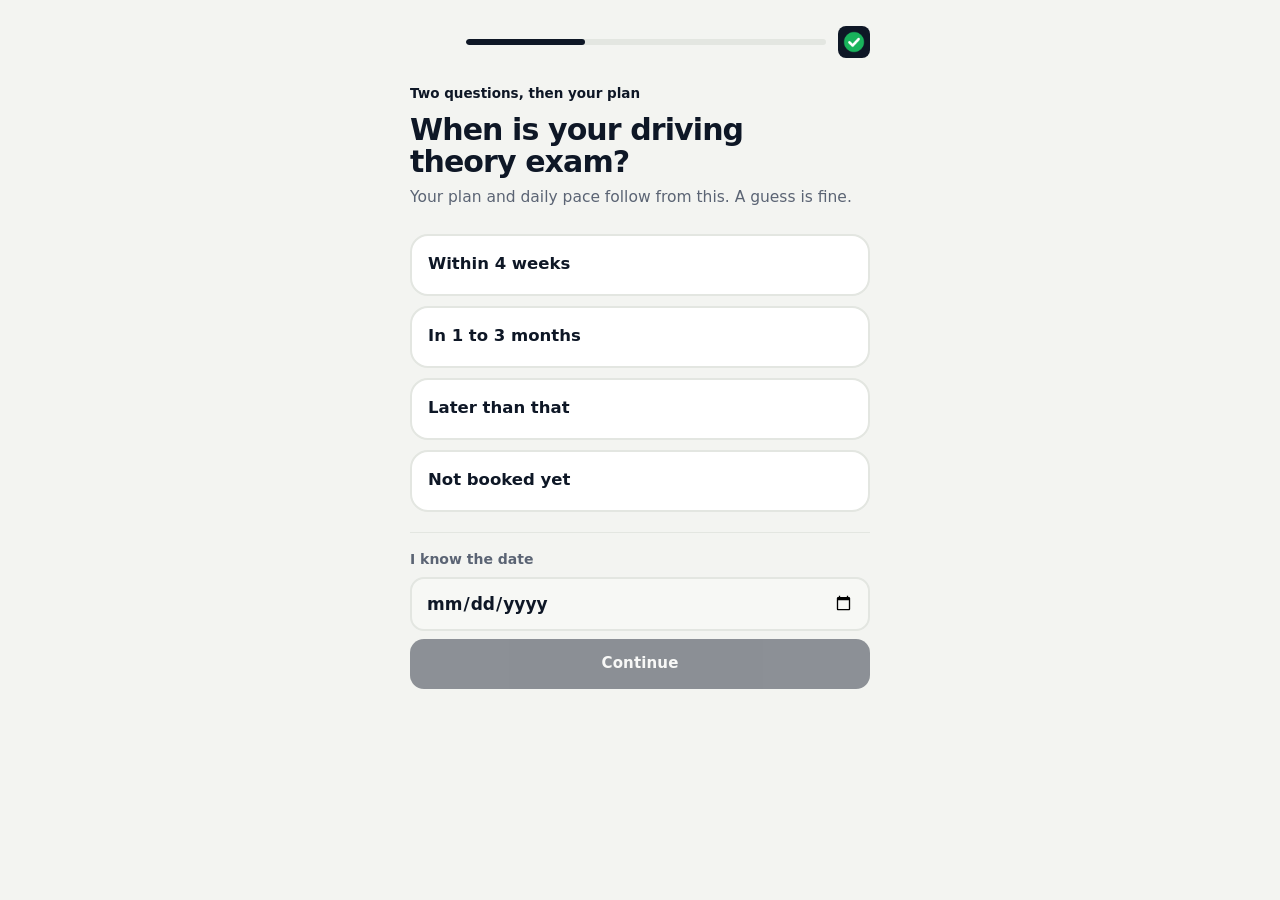
==== commit 2ca21841: "Five tabs: Today, Learn, Practice, Exams and a car/house mode switch - Today puts the one next step " ====
--- a/index.html
+++ b/index.html
@@ -35,6 +35,7 @@
 
 <main id="main">
   <section id="v-home" hidden></section>
+  <section id="v-learn" hidden></section>
   <section id="v-feed"></section>
   <section id="v-exams" hidden></section>
   <section id="v-glossary" hidden></section>
@@ -44,12 +45,16 @@
 <nav class="tabbar" aria-label="Sections">
   <div class="tabbar-in" role="tablist">
     <span class="tab-ind" aria-hidden="true"></span>
-    <button class="tab" role="tab" data-view="home"><svg viewBox="0 0 24 24" aria-hidden="true"><path d="M4 11l8-7 8 7v9a1 1 0 0 1-1 1h-5v-6h-4v6H5a1 1 0 0 1-1-1z" fill="none" stroke="currentColor" stroke-width="2" stroke-linejoin="round"/></svg>Home</button>
-    <button class="tab" role="tab" data-view="feed"><svg viewBox="0 0 24 24" aria-hidden="true"><rect x="5" y="3" width="14" height="18" rx="3" fill="none" stroke="currentColor" stroke-width="2"/><path d="M9 10l3-3 3 3M12 7v9" fill="none" stroke="currentColor" stroke-width="2" stroke-linecap="round" stroke-linejoin="round"/></svg>Practice</button>
+    <button class="tab" role="tab" data-view="home"><svg viewBox="0 0 24 24" aria-hidden="true"><circle cx="12" cy="12" r="4" fill="none" stroke="currentColor" stroke-width="2"/><path d="M12 2v3M12 19v3M2 12h3M19 12h3M5 5l2 2M17 17l2 2M19 5l-2 2M7 17l-2 2" stroke="currentColor" stroke-width="2" stroke-linecap="round"/></svg>Today</button>
+    <button class="tab" role="tab" data-view="learn"><svg viewBox="0 0 24 24" aria-hidden="true"><path d="M3 6c3-1.5 6-1.5 9 0v14c-3-1.5-6-1.5-9 0zM21 6c-3-1.5-6-1.5-9 0v14c3-1.5 6-1.5 9 0z" fill="none" stroke="currentColor" stroke-width="2" stroke-linejoin="round"/></svg>Learn</button>
+    <button class="tab" role="tab" data-view="feed"><svg viewBox="0 0 24 24" aria-hidden="true"><rect x="5" y="3" width="14" height="18" rx="3" fill="none" stroke="currentColor" stroke-width="2"/><path d="M9 12l2 2 4-4" fill="none" stroke="currentColor" stroke-width="2" stroke-linecap="round" stroke-linejoin="round"/></svg>Practice</button>
     <button class="tab" role="tab" data-view="exams"><svg viewBox="0 0 24 24" aria-hidden="true"><circle cx="12" cy="13" r="8" fill="none" stroke="currentColor" stroke-width="2"/><path d="M12 9v4l3 2M9 2h6" fill="none" stroke="currentColor" stroke-width="2" stroke-linecap="round"/></svg>Exams</button>
+    <button class="mode-sw" id="mode-sw" aria-label="Mode: driving licence. Double-tap to switch to inburgering."><span class="ms-pill"><svg class="ms-car" viewBox="0 0 32 32" aria-hidden="true"><path d="M7.5 17.5l2.6-5.6A3 3 0 0 1 12.8 10h6.4a3 3 0 0 1 2.7 1.9l2.6 5.6z" fill="#7FD3F2"/><path d="M11.3 17.5l1.7-4.3a1.4 1.4 0 0 1 1.3-.9h1.2v5.2zM17 17.5v-5.2h1.4a1.4 1.4 0 0 1 1.3.9l1.7 4.3z" fill="#D9F3FC"/><rect x="4" y="17" width="24" height="8" rx="3" fill="#FF7A1A"/><rect x="5.5" y="19.2" width="3.4" height="2" rx="1" fill="#FFE07A"/><rect x="23.1" y="19.2" width="3.4" height="2" rx="1" fill="#FFE07A"/><circle cx="10" cy="25" r="3" fill="#1A2233"/><circle cx="22" cy="25" r="3" fill="#1A2233"/><circle cx="10" cy="25" r="1.1" fill="#C9D2DE"/><circle cx="22" cy="25" r="1.1" fill="#C9D2DE"/></svg><svg class="ms-house" viewBox="0 0 32 32" aria-hidden="true"><path d="M8.5 28V12.5l3.3-3.6V6.5h2.4v2.4L16 7l1.8 1.9V6.5h2.4v2.4l3.3 3.6V28z" fill="#2E55C8"/><path d="M8.5 12.5L16 4.5l7.5 8z" fill="#FF7A1A"/><rect x="11" y="15" width="3.6" height="4" rx=".8" fill="#FFF4D6"/><rect x="17.4" y="15" width="3.6" height="4" rx=".8" fill="#FFF4D6"/><path d="M13.5 28v-5a2.5 2.5 0 0 1 5 0v5z" fill="#FFC531"/><path d="M5 28h22" stroke="#1A2233" stroke-width="1.6" stroke-linecap="round"/></svg></span><span class="ms-name" id="ms-name">Driving</span></button>
   </div>
 </nav>
 
+<div class="ms-tip" id="ms-tip" role="status" aria-live="polite"><b id="ms-tip-a"></b><span id="ms-tip-b"></span></div>
+<div class="ms-wipe" id="ms-wipe" aria-hidden="true"></div>
 <div id="overlay-root"></div>
 
 <script src="js/i18n-data.js"></script>
--- a/css/app.css
+++ b/css/app.css
@@ -48,12 +48,12 @@
   transition:background .35s;box-shadow:inset 0 -3px 0 var(--pop)}
 .top-in{max-width:620px;margin:0 auto;display:flex;flex-direction:column;gap:10px}
 .top-row{display:flex;align-items:center;justify-content:space-between;gap:10px}
-.brand{font-family:var(--font-display);font-weight:900;font-style:italic;font-size:30px;letter-spacing:-.02em;line-height:1;display:flex;align-items:baseline;gap:10px}
-.brand small{font-family:var(--font-body);font-style:normal;font-weight:700;font-size:12px;letter-spacing:.06em;text-transform:uppercase;opacity:.85}
+.brand{font-family:var(--font-display);font-weight:700;font-style:italic;font-size:30px;letter-spacing:-.02em;line-height:1;display:flex;align-items:baseline;gap:10px}
+.brand small{font-family:var(--font-body);font-style:normal;font-weight:600;font-size:12px;letter-spacing:.06em;text-transform:uppercase;opacity:.85}
 .sync{font-size:11px;font-family:var(--font-mono);opacity:.8;text-align:right}
 .switch{position:relative;display:grid;grid-template-columns:1fr 1fr;background:rgba(0,0,0,.22);border-radius:12px;padding:4px}
 .switch button{position:relative;z-index:1;border:0;background:none;color:var(--on);padding:10px 8px;border-radius:9px;cursor:pointer;
-  font-weight:800;font-size:14px;letter-spacing:.01em;display:flex;align-items:center;justify-content:center;gap:8px;opacity:.75}
+  font-weight:650;font-size:14px;letter-spacing:.01em;display:flex;align-items:center;justify-content:center;gap:8px;opacity:.75}
 .switch button[aria-selected="true"]{opacity:1;color:var(--accent)}
 .switch button svg{width:18px;height:18px;flex:none}
 .thumb{position:absolute;z-index:0;top:4px;bottom:4px;left:4px;width:calc(50% - 4px);background:var(--on);border-radius:9px;transition:transform .35s cubic-bezier(.2,.8,.2,1)}
@@ -66,7 +66,7 @@
   padding-bottom:env(safe-area-inset-bottom,0px);padding-left:max(8px,env(safe-area-inset-left,0px));padding-right:max(8px,env(safe-area-inset-right,0px))}
 .tabbar-in{max-width:620px;margin:0 auto;display:grid;grid-template-columns:repeat(3,1fr);height:var(--tabbar)}
 .tab{border:0;background:none;cursor:pointer;display:flex;flex-direction:column;align-items:center;justify-content:center;gap:3px;
-  color:var(--muted);font-size:11px;font-weight:800;letter-spacing:.06em;text-transform:uppercase}
+  color:var(--muted);font-size:11px;font-weight:650;letter-spacing:.06em;text-transform:uppercase}
 .tab svg{width:24px;height:24px}
 .tab[aria-selected="true"]{color:var(--accent)}
 
@@ -74,9 +74,9 @@
 .feed-head{display:flex;align-items:center;gap:12px;margin-bottom:14px}
 .ring{position:relative;width:58px;height:58px;flex:none}
 .ring svg{width:58px;height:58px;transform:rotate(-90deg)}
-.ring b{position:absolute;inset:0;display:flex;align-items:center;justify-content:center;font:700 14px var(--font-mono)}
+.ring b{position:absolute;inset:0;display:flex;align-items:center;justify-content:center;font:600 14px var(--font-mono)}
 .chips{display:flex;flex-wrap:wrap;gap:6px;min-width:0}
-.chip{display:inline-flex;align-items:center;gap:6px;background:var(--surface);border:1px solid var(--line);border-radius:999px;padding:5px 10px;font-size:12.5px;font-weight:700;white-space:nowrap}
+.chip{display:inline-flex;align-items:center;gap:6px;background:var(--surface);border:1px solid var(--line);border-radius:999px;padding:5px 10px;font-size:12.5px;font-weight:600;white-space:nowrap}
 .chip svg{width:14px;height:14px}
 .chip.hot{background:var(--pop);border-color:var(--pop);color:#1A1405}
 .xpbar{height:6px;border-radius:6px;background:var(--line);overflow:hidden;margin:-4px 0 14px}
@@ -91,8 +91,8 @@
 @keyframes hit{0%{box-shadow:0 0 0 0 var(--ok)}100%{box-shadow:0 0 0 18px transparent}}
 .qcard.miss{animation:shake .4s}
 @keyframes shake{20%,60%{transform:translateX(-6px)}40%,80%{transform:translateX(6px)}}
-.eyebrow{display:flex;align-items:center;flex-wrap:wrap;gap:6px;margin-bottom:12px;font-size:11.5px;font-weight:800;letter-spacing:.08em;text-transform:uppercase;color:var(--accent)}
-.tag{font-family:var(--font-mono);font-size:10.5px;letter-spacing:.02em;text-transform:none;font-weight:700;padding:2px 7px;border-radius:6px;background:var(--accent-soft);color:var(--accent)}
+.eyebrow{display:flex;align-items:center;flex-wrap:wrap;gap:6px;margin-bottom:12px;font-size:11.5px;font-weight:650;letter-spacing:.08em;text-transform:uppercase;color:var(--accent)}
+.tag{font-family:var(--font-mono);font-size:10.5px;letter-spacing:.02em;text-transform:none;font-weight:600;padding:2px 7px;border-radius:6px;background:var(--accent-soft);color:var(--accent)}
 .tag.ai{background:var(--pop);color:#1A1405}
 .visual{display:flex;justify-content:center;margin:2px 0 14px}
 .visual svg{width:96px;height:96px}
@@ -103,7 +103,7 @@
 .opt{position:relative;display:flex;align-items:center;gap:12px;width:100%;text-align:left;padding:14px 14px;min-height:54px;border:2px solid var(--line);border-radius:14px;
   background:var(--raise);cursor:pointer;font-size:16px;font-weight:500;line-height:1.35;transition:transform .12s,border-color .2s,background .2s}
 .opt:active{transform:scale(.985)}
-.opt .k{flex:none;width:28px;height:28px;border-radius:8px;display:flex;align-items:center;justify-content:center;background:var(--surface);border:1px solid var(--line);font:700 13px var(--font-mono);color:var(--muted)}
+.opt .k{flex:none;width:28px;height:28px;border-radius:8px;display:flex;align-items:center;justify-content:center;background:var(--surface);border:1px solid var(--line);font:600 13px var(--font-mono);color:var(--muted)}
 .opt.sel{border-color:var(--accent);background:var(--accent-soft)}
 .opt.right{border-color:var(--ok);background:var(--ok-soft)}
 .opt.right .k{background:var(--ok);border-color:var(--ok);color:#fff}
@@ -114,7 +114,7 @@
 .inrow{display:flex;gap:8px}
 .inp{flex:1;min-width:0;padding:14px;border:2px solid var(--line);border-radius:14px;background:var(--raise);color:var(--fg);font:600 17px var(--font-body)}
 .inp:focus{border-color:var(--accent);outline:none}
-.btn{border:0;border-radius:14px;padding:14px 18px;font-weight:800;font-size:15px;cursor:pointer;background:var(--accent);color:var(--on)}
+.btn{border:0;border-radius:14px;padding:14px 18px;font-weight:650;font-size:15px;cursor:pointer;background:var(--accent);color:var(--on)}
 .btn.ghost{background:var(--raise);color:var(--fg);border:1px solid var(--line)}
 .btn.pop{background:var(--pop);color:#1A1405}
 .btn:disabled{opacity:.45;cursor:default}
@@ -124,7 +124,7 @@
 .small{background:none;border:1px solid var(--line);border-radius:10px;padding:9px 11px;font-size:12.5px;color:var(--muted);cursor:pointer}
 
 .fb{margin-top:16px;padding-top:14px;border-top:2px dashed var(--line)}
-.fb .verdict{font-family:var(--font-display);font-weight:900;font-style:italic;font-size:26px;line-height:1;margin:0 0 8px}
+.fb .verdict{font-family:var(--font-display);font-weight:700;font-style:italic;font-size:26px;line-height:1;margin:0 0 8px}
 .verdict.ok{color:var(--ok)} .verdict.no{color:var(--bad)}
 .fb p{margin:0 0 8px;font-size:15px;line-height:1.55}
 .fb .en{color:var(--muted);font-style:italic}
@@ -139,62 +139,62 @@
 
 .term{cursor:pointer;text-decoration:underline;text-decoration-style:dotted;text-decoration-color:var(--accent);text-decoration-thickness:2px;text-underline-offset:3px}
 .empty{text-align:center;padding:26px 8px}
-.empty h3{font-family:var(--font-display);font-weight:900;font-size:22px;margin:0 0 6px}
+.empty h3{font-family:var(--font-display);font-weight:700;font-size:22px;margin:0 0 6px}
 .empty p{color:var(--muted);margin:0 0 16px;font-size:14.5px}
 .spinner{width:34px;height:34px;border-radius:50%;border:4px solid var(--line);border-top-color:var(--accent);margin:4px auto 14px;animation:spin 1s linear infinite}
 @keyframes spin{to{transform:rotate(360deg)}}
 
 /* lists */
-.h2{font-family:var(--font-display);font-weight:900;font-size:24px;letter-spacing:-.01em;margin:4px 0 4px}
+.h2{font-family:var(--font-display);font-weight:700;font-size:24px;letter-spacing:-.01em;margin:4px 0 4px}
 .lead{color:var(--muted);font-size:14px;margin:0 0 14px;line-height:1.55}
-.label{font-size:11px;font-weight:800;letter-spacing:.09em;text-transform:uppercase;color:var(--muted);margin:20px 0 8px}
+.label{font-size:11px;font-weight:650;letter-spacing:.09em;text-transform:uppercase;color:var(--muted);margin:20px 0 8px}
 .row{display:flex;align-items:center;gap:12px;width:100%;text-align:left;padding:14px;background:var(--surface);border:1px solid var(--line);border-radius:16px;cursor:pointer;margin-bottom:8px}
 .row:disabled{opacity:.5;cursor:default}
-.badge{flex:none;width:50px;height:50px;border-radius:12px;background:var(--accent);color:var(--on);display:flex;align-items:center;justify-content:center;font:700 13px var(--font-mono)}
+.badge{flex:none;width:50px;height:50px;border-radius:12px;background:var(--accent);color:var(--on);display:flex;align-items:center;justify-content:center;font:600 13px var(--font-mono)}
 .row.done .badge{background:var(--ok);color:#fff}
 .row-main{flex:1;min-width:0}
-.row-title{display:block;font-weight:800;font-size:16px}
+.row-title{display:block;font-weight:650;font-size:16px}
 .row-sub{display:block;color:var(--muted);font-size:12.5px;margin-top:2px;line-height:1.4}
-.row-score{font:700 14px var(--font-mono);color:var(--muted)}
+.row-score{font:600 14px var(--font-mono);color:var(--muted)}
 .hist{display:flex;gap:5px;flex-wrap:wrap;margin-top:6px}
-.hist span{font:700 11px var(--font-mono);padding:3px 6px;border-radius:6px;background:var(--bad-soft);color:var(--bad)}
+.hist span{font:600 11px var(--font-mono);padding:3px 6px;border-radius:6px;background:var(--bad-soft);color:var(--bad)}
 .hist span.ok{background:var(--ok-soft);color:var(--ok)}
 .note{font-size:12.5px;color:var(--muted);line-height:1.55;margin:8px 0}
 
 /* exam run */
 .run-top{display:flex;align-items:center;justify-content:space-between;gap:8px;margin-bottom:10px;font-size:14px}
-.link{background:none;border:0;color:var(--accent);font-weight:800;cursor:pointer;padding:8px 0}
-.timer{font:700 15px var(--font-mono)} .timer.low{color:var(--bad)}
-.count{font:700 13px var(--font-mono);color:var(--muted)}
+.link{background:none;border:0;color:var(--accent);font-weight:650;cursor:pointer;padding:8px 0}
+.timer{font:600 15px var(--font-mono)} .timer.low{color:var(--bad)}
+.count{font:600 13px var(--font-mono);color:var(--muted)}
 .prog{height:5px;background:var(--line);border-radius:5px;overflow:hidden;margin-bottom:14px}
 .prog>i{display:block;height:100%;background:var(--accent)}
 .nav{display:flex;gap:8px;margin-top:16px}
 .nav .btn{flex:1}
 .score{text-align:center;padding:8px 0 4px}
-.score b{display:block;font:700 54px var(--font-mono);line-height:1}
+.score b{display:block;font:600 54px var(--font-mono);line-height:1}
 .score b.ok{color:var(--ok)} .score b.no{color:var(--bad)}
 .score span{display:block;font:500 12px var(--font-mono);color:var(--muted);margin-top:6px}
 .rv{background:var(--surface);border:1px solid var(--line);border-left:5px solid var(--ok);border-radius:12px;padding:12px;margin-bottom:8px;font-size:14px;line-height:1.5}
 .rv.bad{border-left-color:var(--bad)}
-.rv .rq{font-weight:800;margin-bottom:4px}
+.rv .rq{font-weight:650;margin-bottom:4px}
 .rv .mut{color:var(--muted)}
 
 /* progress */
 .hero{background:var(--accent);color:var(--on);border-radius:22px;padding:18px;position:relative;overflow:hidden}
-.hero .big{font:700 52px var(--font-mono);line-height:1}
-.hero .cap{font-size:13px;font-weight:700;letter-spacing:.06em;text-transform:uppercase;opacity:.85}
+.hero .big{font:600 52px var(--font-mono);line-height:1}
+.hero .cap{font-size:13px;font-weight:600;letter-spacing:.06em;text-transform:uppercase;opacity:.85}
 .hero .bar{height:8px;background:rgba(0,0,0,.25);border-radius:8px;overflow:hidden;margin:14px 0 6px}
 .hero .bar i{display:block;height:100%;background:var(--pop)}
 .hero .meta{display:flex;justify-content:space-between;font:500 11.5px var(--font-mono);opacity:.85}
 .stats{display:grid;grid-template-columns:repeat(3,1fr);gap:8px;margin-top:10px}
 .stat{background:var(--surface);border:1px solid var(--line);border-radius:14px;padding:12px 10px}
-.stat b{display:block;font:700 22px var(--font-mono)}
-.stat span{font-size:11px;color:var(--muted);font-weight:700;letter-spacing:.05em;text-transform:uppercase}
+.stat b{display:block;font:600 22px var(--font-mono)}
+.stat span{font-size:11px;color:var(--muted);font-weight:600;letter-spacing:.05em;text-transform:uppercase}
 .weak{display:flex;flex-direction:column;gap:6px}
 .weak div{display:flex;align-items:center;gap:10px;font-size:14px}
 .weak .meter{flex:1;height:7px;background:var(--line);border-radius:7px;overflow:hidden}
 .weak .meter i{display:block;height:100%;background:var(--bad)}
-.weak .pct{font:700 12px var(--font-mono);width:40px;text-align:right}
+.weak .pct{font:600 12px var(--font-mono);width:40px;text-align:right}
 .check{display:flex;align-items:flex-start;gap:12px;padding:12px 14px;background:var(--surface);border:1px solid var(--line);border-radius:14px;margin-bottom:6px;cursor:pointer}
 .check input{width:22px;height:22px;accent-color:var(--accent);flex:none;margin:0}
 .check span{font-size:15px;line-height:1.35}
@@ -207,17 +207,17 @@
 .sheet{background:var(--surface);width:100%;max-width:620px;border-radius:22px 22px 0 0;padding:20px max(18px,env(safe-area-inset-right,0px)) calc(20px + env(safe-area-inset-bottom,0px)) max(18px,env(safe-area-inset-left,0px));max-height:75vh;overflow:auto}
 .sheet-head{display:flex;align-items:center;gap:12px;margin-bottom:10px}
 .sheet-head svg{width:52px;height:52px;flex:none}
-.sheet h2{font-family:var(--font-display);font-weight:900;font-size:19px;margin:0}
+.sheet h2{font-family:var(--font-display);font-weight:700;font-size:19px;margin:0}
 .sheet p{color:var(--muted);font-size:15px;line-height:1.6;margin:0 0 16px}
 .sheet .btn{width:100%}
 .toast{position:fixed;left:50%;bottom:calc(var(--tabbar) + env(safe-area-inset-bottom,0px) + 14px);transform:translateX(-50%);z-index:60;
-  background:var(--fg);color:var(--bg);padding:11px 16px;border-radius:12px;font-weight:700;font-size:14px;max-width:calc(100% - 32px);text-align:center;
+  background:var(--fg);color:var(--bg);padding:11px 16px;border-radius:12px;font-weight:600;font-size:14px;max-width:calc(100% - 32px);text-align:center;
   animation:rise .3s}
 /* order questions: tap road users in the order they may go */
 .ord-help{margin:12px 0 4px;color:var(--muted);font-size:14.5px;line-height:1.4}
 .ord-row{display:flex;flex-direction:column;gap:8px;margin-top:10px}
 .ord-b{display:flex;align-items:center;gap:12px;width:100%;min-height:52px;padding:10px 14px;border-radius:15px;border:1.5px solid var(--line);background:var(--raise);color:var(--fg);font:600 16px var(--font-body);text-align:start;cursor:pointer;transition:border-color .2s,background .2s}
-.ord-n{flex:none;display:grid;place-items:center;width:30px;height:30px;border-radius:50%;border:2px dashed var(--line);font-weight:800;font-size:15px;color:#fff;transition:background .2s,border-color .2s}
+.ord-n{flex:none;display:grid;place-items:center;width:30px;height:30px;border-radius:50%;border:2px dashed var(--line);font-weight:650;font-size:15px;color:#fff;transition:background .2s,border-color .2s}
 .ord-b.set{border-color:var(--accent)}.ord-b.set .ord-n{background:var(--accent);border:2px solid var(--accent)}
 .ord-b.right{border-color:var(--ok);background:var(--ok-soft)}.ord-b.right .ord-n{background:var(--ok);border:2px solid var(--ok)}
 .ord-b.wrong{border-color:var(--bad);background:var(--bad-soft)}.ord-b.wrong .ord-n{background:var(--bad);border:2px solid var(--bad)}
@@ -226,12 +226,12 @@
 .opt.multi .k{border-radius:6px;font-size:15px}.opt.multi.sel .k{background:var(--accent);border-color:var(--accent);color:#fff}
 .opt .missed{display:block;font-style:normal;font-size:13px;font-weight:600;color:var(--ok);margin-top:2px}
 .spot-row{display:flex;gap:10px;margin-top:10px}
-.spot-b{flex:1;min-height:52px;border-radius:15px;border:1.5px solid var(--line);background:var(--raise);color:var(--fg);font:800 17px var(--font-body);cursor:pointer;transition:border-color .2s,background .2s}
+.spot-b{flex:1;min-height:52px;border-radius:15px;border:1.5px solid var(--line);background:var(--raise);color:var(--fg);font:650 17px var(--font-body);cursor:pointer;transition:border-color .2s,background .2s}
 .spot-b.set{border-color:var(--accent);background:var(--accent);color:#fff}
 .spot-b.right{border-color:var(--ok);background:var(--ok-soft)}.spot-b.wrong{border-color:var(--bad);background:var(--bad-soft)}
 .spot-b:disabled{cursor:default;opacity:1}
 .mp-spot{cursor:pointer}.mp-sp{fill:#fff;stroke:#1C4FA0;stroke-width:2.5;stroke-dasharray:4 3}
-.mp-spot text{fill:#1C4FA0;font:800 12px var(--font-body);text-anchor:middle;pointer-events:none}
+.mp-spot text{fill:#1C4FA0;font:650 12px var(--font-body);text-anchor:middle;pointer-events:none}
 .mp-spot.set .mp-sp{fill:#1C4FA0;stroke:#fff;stroke-dasharray:none}.mp-spot.set text{fill:#fff}
 .mp-spot.right .mp-sp{fill:#16A34A;stroke:#fff;stroke-dasharray:none}.mp-spot.wrong .mp-sp{fill:#DC2626;stroke:#fff;stroke-dasharray:none}
 .mp-spot.right text,.mp-spot.wrong text{fill:#fff}
@@ -239,7 +239,7 @@
 .mp-bdg{visibility:hidden;transform-box:fill-box;transform-origin:center}
 .mp-slot.set .mp-bdg,.mp-slot.right .mp-bdg,.mp-slot.wrong .mp-bdg{visibility:visible;animation:popIn .22s cubic-bezier(.2,1.4,.4,1) both}
 .mp-bdg circle{fill:#1C4FA0;stroke:#fff;stroke-width:2}.mp-slot.right .mp-bdg circle{fill:#16A34A}.mp-slot.wrong .mp-bdg circle{fill:#DC2626}
-.mp-bdg text{fill:#fff;font:800 12px var(--font-body);text-anchor:middle}
+.mp-bdg text{fill:#fff;font:650 12px var(--font-body);text-anchor:middle}
 /* answer feedback eases in; the answered card glides out before the next one rises */
 .fb.in{animation:fbIn .32s cubic-bezier(.2,.9,.25,1) both}
 @keyframes fbIn{from{opacity:0;transform:translateY(10px)}}
@@ -254,19 +254,19 @@
 html{-webkit-text-size-adjust:100%}
 body{overscroll-behavior-y:none;-webkit-tap-highlight-color:transparent}
 @media (display-mode: standalone){ body{padding-top:env(safe-area-inset-top,0px)} }
-.hero-q{font-weight:800;font-size:19px;line-height:1.25;margin:10px 0 12px}
+.hero-q{font-weight:650;font-size:19px;line-height:1.25;margin:10px 0 12px}
 .hero-row{display:flex;gap:8px}
 .hero-row .inp{flex:1;min-width:0;background:var(--surface);color:var(--fg)}
 .hero-note{font-size:12.5px;opacity:.85;margin:10px 0 0}
 .hero-edit{color:inherit;opacity:.8;font-size:12px;margin-top:8px;text-decoration:underline}
 .src{font:500 11.5px var(--font-mono);color:var(--muted);margin:6px 0 0}
 .src a{color:inherit;text-decoration:underline;text-underline-offset:2px;display:inline-block;padding:6px 0}
-.rep{margin-top:2px}.rep .link{font-size:13px;font-weight:700;color:var(--muted);text-decoration:underline;text-underline-offset:2px}
+.rep{margin-top:2px}.rep .link{font-size:13px;font-weight:600;color:var(--muted);text-decoration:underline;text-underline-offset:2px}
 .rep-row{display:flex;flex-wrap:wrap;gap:8px}.rep-row .chip{min-height:40px;padding:8px 14px;font-size:13.5px;cursor:pointer;color:var(--fg);white-space:normal;text-align:start}
 label.btn{display:inline-flex;align-items:center;justify-content:center;cursor:pointer}
 .install{margin:0 0 12px;padding:12px 14px;border-radius:14px;background:var(--accent-soft);color:var(--fg);font-size:13.5px;display:flex;gap:10px;align-items:flex-start}
 .install b{display:block}
-.install a{color:var(--accent);font-weight:800}
+.install a{color:var(--accent);font-weight:650}
 .install button{margin-left:auto;background:none;border:0;color:var(--muted);font-size:20px;line-height:1;padding:0 2px;cursor:pointer}
 
 /* ---- design pass (apple-design): system type, one-row header, glass tab bar, thumb-reach answers ---- */
@@ -289,15 +289,15 @@
 .tabbar{bottom:0;padding-bottom:calc(env(safe-area-inset-bottom,0px) + var(--vpad,0px));
   background:color-mix(in srgb, var(--surface) 74%, transparent);-webkit-backdrop-filter:blur(22px) saturate(180%);backdrop-filter:blur(22px) saturate(180%);
   border-top:.5px solid color-mix(in srgb, var(--fg) 14%, transparent)}
-.tab{font-size:10.5px;letter-spacing:.02em;text-transform:none;font-weight:700;gap:2px;transition:transform .1s ease-out}
+.tab{font-size:10.5px;letter-spacing:.02em;text-transform:none;font-weight:600;gap:2px;transition:transform .1s ease-out}
 .tab svg{width:23px;height:23px}
 .btn,.row,.chip,.small,.link{transition:transform .1s ease-out,opacity .15s}
 .btn:active,.row:active,.tab:active,.small:active{transform:scale(.97)}
 .opt:active{transform:scale(.98);transition:transform .1s ease-out}
 .feed-head{gap:12px;margin-bottom:12px}
 .ring,.ring svg{width:52px;height:52px}
-.ring b{flex-direction:column;line-height:1;font-family:var(--font-body);font-weight:800;font-size:15px;font-variant-numeric:tabular-nums}
-.ring b small{font-size:9.5px;font-weight:700;opacity:.55;margin-top:2px}
+.ring b{flex-direction:column;line-height:1;font-family:var(--font-body);font-weight:650;font-size:15px;font-variant-numeric:tabular-nums}
+.ring b small{font-size:9.5px;font-weight:600;opacity:.55;margin-top:2px}
 .chips{flex-wrap:nowrap;overflow-x:auto;scrollbar-width:none;-webkit-mask-image:linear-gradient(90deg,#000 88%,transparent)}
 .chips::-webkit-scrollbar{display:none}
 .chip{font-size:12.5px;padding:6px 11px;border:0;background:color-mix(in srgb, var(--fg) 7%, transparent)}
@@ -307,7 +307,7 @@
 .opt{border-width:1.5px;border-radius:15px}
 .fb .verdict{font-size:24px;letter-spacing:-.02em}
 .h2{letter-spacing:-.025em;font-size:26px}
-.hero .big,.score b,.stat b{font-family:var(--font-body);font-weight:800;letter-spacing:-.03em;font-variant-numeric:tabular-nums}
+.hero .big,.score b,.stat b{font-family:var(--font-body);font-weight:650;letter-spacing:-.03em;font-variant-numeric:tabular-nums}
 .hero .meta,.score span{font-family:var(--font-body);font-weight:600;font-variant-numeric:tabular-nums}
 .label{letter-spacing:.06em}
 .overlay{bottom:calc(-1 * var(--vgap));animation:scrim .24s ease-out both}
@@ -334,21 +334,21 @@
 @keyframes onbIn{from{opacity:0}}
 @keyframes onbOut{to{opacity:0}}
 .onb-in{max-width:460px;margin:0 auto;min-height:100%;display:flex;flex-direction:column}
-.onb-brand{font-family:var(--font-display);font-weight:900;font-style:italic;font-size:26px;letter-spacing:-.035em;color:var(--accent);display:flex;align-items:center;gap:10px}
+.onb-brand{font-family:var(--font-display);font-weight:700;font-style:italic;font-size:26px;letter-spacing:-.035em;color:var(--accent);display:flex;align-items:center;gap:10px}
 .onb-brand img{width:34px;height:34px;border-radius:9px}
-.onb h1{font-family:var(--font-display);font-size:30px;line-height:1.08;letter-spacing:-.03em;font-weight:800;margin:18px 0 8px;text-wrap:balance}
+.onb h1{font-family:var(--font-display);font-size:30px;line-height:1.08;letter-spacing:-.03em;font-weight:650;margin:18px 0 8px;text-wrap:balance}
 .onb .sub{color:var(--muted);font-size:15.5px;line-height:1.5;margin:0 0 18px}
 .onb-steps{list-style:none;padding:0;margin:14px 0 0;display:flex;flex-direction:column;gap:8px}
 .onb-steps li{display:flex;gap:12px;align-items:flex-start;padding:12px 14px;border-radius:14px;background:var(--surface);border:1.5px solid var(--line);cursor:pointer;transition:border-color .2s,background .2s,transform .1s}
 .onb-steps li:active{transform:scale(.98)}
 .onb-steps li.on{border-color:var(--accent);background:var(--accent-soft)}
-.onb-steps .n{flex:none;width:26px;height:26px;border-radius:50%;display:flex;align-items:center;justify-content:center;background:var(--raise);border:1px solid var(--line);font-weight:800;font-size:13px}
+.onb-steps .n{flex:none;width:26px;height:26px;border-radius:50%;display:flex;align-items:center;justify-content:center;background:var(--raise);border:1px solid var(--line);font-weight:650;font-size:13px}
 .onb-steps li.on .n{background:var(--accent);border-color:var(--accent);color:var(--on)}
 .onb-steps b{display:block;font-size:15.5px;letter-spacing:-.01em}
 .onb-steps span{font-size:13.5px;color:var(--muted);line-height:1.4}
 .onb-foot{margin-top:auto;padding-top:20px;display:flex;flex-direction:column;gap:10px}
 .onb-foot .btn{width:100%;padding:16px;font-size:16px;border-radius:16px}
-.onb-link{background:none;border:0;color:var(--muted);font-weight:700;font-size:14px;padding:10px;cursor:pointer;text-decoration:underline;text-underline-offset:3px}
+.onb-link{background:none;border:0;color:var(--muted);font-weight:600;font-size:14px;padding:10px;cursor:pointer;text-decoration:underline;text-underline-offset:3px}
 .onb-url{font:600 14px var(--font-mono);background:var(--surface);border:1px solid var(--line);border-radius:12px;padding:12px 14px;word-break:break-all}
 
 /* the animated phone */
@@ -359,22 +359,22 @@
 .mock .page i:nth-child(3){width:76%}.mock .page i:nth-child(4){width:58%}
 .mock .bar{position:absolute;left:14px;right:14px;bottom:14px;height:46px;border-radius:23px;background:color-mix(in srgb,var(--fg) 9%,var(--surface));display:flex;align-items:center;padding:0 6px 0 16px;gap:8px}
 .mock .bar .url{flex:1;font:600 13px var(--font-body);color:var(--muted);white-space:nowrap;overflow:hidden;text-overflow:ellipsis}
-.mock .dots{width:36px;height:36px;border-radius:50%;display:flex;align-items:center;justify-content:center;font-weight:900;font-size:18px;letter-spacing:1px;position:relative}
+.mock .dots{width:36px;height:36px;border-radius:50%;display:flex;align-items:center;justify-content:center;font-weight:700;font-size:18px;letter-spacing:1px;position:relative}
 .mock .ring{position:absolute;inset:-4px;border-radius:inherit;border:2.5px solid var(--pop);animation:ring 1.4s ease-out infinite}
 @keyframes ring{0%{transform:scale(.8);opacity:1}100%{transform:scale(1.35);opacity:0}}
 .scene{position:absolute;opacity:0;transform:translateY(14px);transition:opacity .3s,transform .4s cubic-bezier(.2,.9,.25,1);pointer-events:none}
 .scene.on{opacity:1;transform:none}
 .pop{right:14px;bottom:68px;width:170px;border-radius:16px;background:var(--surface);border:1px solid var(--line);box-shadow:0 10px 30px rgba(0,0,0,.25);padding:6px}
 .row-m{display:flex;align-items:center;justify-content:space-between;padding:9px 10px;border-radius:10px;font-size:13.5px;font-weight:600;position:relative}
-.row-m.hl{background:var(--accent-soft);color:var(--accent);font-weight:800}
+.row-m.hl{background:var(--accent-soft);color:var(--accent);font-weight:650}
 .row-m.hl::after{content:"";position:absolute;inset:-2px;border-radius:12px;border:2.5px solid var(--pop);animation:ring 1.4s ease-out infinite}
 .sheet-m{left:0;right:0;bottom:0;height:200px;border-radius:22px 22px 0 0;background:var(--surface);border-top:1px solid var(--line);box-shadow:0 -10px 30px rgba(0,0,0,.25);padding:14px 14px 0}
 .sheet-m::before{content:"";display:block;width:34px;height:4px;border-radius:4px;background:var(--line);margin:0 auto 10px}
 .sheet-m .row-m{border-bottom:1px solid var(--line);border-radius:0}
 .sheet-m .row-m.hl{border-radius:10px;border-bottom-color:transparent}
 .add-m{left:14px;right:14px;top:16px;bottom:16px;border-radius:18px;background:var(--surface);border:1px solid var(--line);box-shadow:0 10px 30px rgba(0,0,0,.25);padding:12px 14px}
-.add-m .top-m{display:flex;justify-content:space-between;align-items:center;font-size:13px;font-weight:700;color:var(--muted)}
-.add-m .addbtn{color:var(--accent);font-weight:900;padding:6px 10px;border-radius:10px;position:relative}
+.add-m .top-m{display:flex;justify-content:space-between;align-items:center;font-size:13px;font-weight:600;color:var(--muted)}
+.add-m .addbtn{color:var(--accent);font-weight:700;padding:6px 10px;border-radius:10px;position:relative}
 .add-m .addbtn::after{content:"";position:absolute;inset:-2px;border-radius:12px;border:2.5px solid var(--pop);animation:ring 1.4s ease-out infinite}
 .add-m .app-m{display:flex;gap:12px;align-items:center;margin:16px 0 14px}
 .add-m .app-m img{width:48px;height:48px;border-radius:12px}
@@ -386,7 +386,7 @@
 .home-m span{aspect-ratio:1;border-radius:14px;background:var(--line)}
 .home-m img{width:100%;aspect-ratio:1;border-radius:14px;animation:popIn .6s cubic-bezier(.2,1.4,.4,1) both .15s;box-shadow:0 0 0 3px var(--pop)}
 @keyframes popIn{from{transform:scale(.3);opacity:0}}
-.home-m em{grid-column:1/-1;font-style:normal;text-align:center;font-weight:800;font-size:13.5px;margin-top:4px}
+.home-m em{grid-column:1/-1;font-style:normal;text-align:center;font-weight:650;font-size:13.5px;margin-top:4px}
 
 /* first-run intro */
 .intro-vis{height:210px;border-radius:24px;background:var(--surface);border:1px solid var(--line);position:relative;overflow:hidden;margin:6px 0 4px}
@@ -407,7 +407,7 @@
 .choice b{display:block;font-size:17px;letter-spacing:-.01em;color:var(--fg)}
 .choice span{font-size:13.5px;color:var(--muted)}
 .goals{display:grid;grid-template-columns:repeat(3,1fr);gap:8px;margin:10px 0 16px}
-.goals button{padding:14px 6px;border-radius:14px;border:2px solid var(--line);background:var(--surface);font-weight:800;font-size:15px;cursor:pointer}
+.goals button{padding:14px 6px;border-radius:14px;border:2px solid var(--line);background:var(--surface);font-weight:650;font-size:15px;cursor:pointer}
 .goals button small{display:block;font-weight:600;font-size:11.5px;color:var(--muted);margin-top:2px}
 .goals button[aria-pressed="true"]{border-color:var(--accent);background:var(--accent-soft)}
 .tips{display:flex;flex-direction:column;gap:8px}
@@ -426,16 +426,16 @@
 /* where you are */
 .journey{background:var(--surface);border:1px solid var(--line);border-radius:20px;padding:16px;margin-top:12px}
 .journey.compact{background:var(--raise);margin:16px 0 4px}
-.j-cap{font-size:11px;font-weight:800;letter-spacing:.06em;text-transform:uppercase;color:var(--muted);margin-bottom:12px}
+.j-cap{font-size:11px;font-weight:650;letter-spacing:.06em;text-transform:uppercase;color:var(--muted);margin-bottom:12px}
 .j-track{display:flex;align-items:center;margin-bottom:14px}
-.j-dot{flex:none;width:28px;height:28px;border-radius:50%;display:flex;align-items:center;justify-content:center;font-size:12.5px;font-weight:800;background:var(--raise);border:1.5px solid var(--line);color:var(--muted);position:relative}
+.j-dot{flex:none;width:28px;height:28px;border-radius:50%;display:flex;align-items:center;justify-content:center;font-size:12.5px;font-weight:650;background:var(--raise);border:1.5px solid var(--line);color:var(--muted);position:relative}
 .j-dot.done{background:var(--accent);border-color:var(--accent);color:var(--on)}
 .j-dot.now{background:var(--pop);border-color:var(--pop);color:#1A1405}
 .j-dot.now::after{content:"";position:absolute;inset:-5px;border-radius:50%;border:2px solid var(--pop);animation:ring 1.8s ease-out infinite}
 .j-line{flex:1;height:3px;background:var(--line);margin:0 3px;border-radius:2px}
 .j-line.done{background:var(--accent)}
-.j-step{font-size:12px;font-weight:700;color:var(--muted)}
-.j-now{font-size:19px;font-weight:800;letter-spacing:-.02em;line-height:1.25;margin:2px 0 8px}
+.j-step{font-size:12px;font-weight:600;color:var(--muted)}
+.j-now{font-size:19px;font-weight:650;letter-spacing:-.02em;line-height:1.25;margin:2px 0 8px}
 .j-bar{height:8px;border-radius:8px;background:var(--line);overflow:hidden;margin-bottom:8px}
 .j-bar i{display:block;height:100%;border-radius:8px;background:linear-gradient(90deg,var(--accent),var(--pop))}
 .j-msg{font-size:14px;color:var(--muted);line-height:1.45;margin:0}
@@ -445,24 +445,24 @@
 .rd{display:flex;gap:12px;align-items:flex-start;position:relative;padding:0 0 14px}
 .rd:not(:last-child)::before{content:"";position:absolute;inset-inline-start:13px;top:30px;bottom:2px;width:2px;background:var(--line)}
 .rd.done:not(:last-child)::before{background:var(--accent)}
-.rd-dot{flex:none;width:28px;height:28px;border-radius:50%;display:flex;align-items:center;justify-content:center;font-size:12.5px;font-weight:800;background:var(--raise);border:1.5px solid var(--line);color:var(--muted)}
+.rd-dot{flex:none;width:28px;height:28px;border-radius:50%;display:flex;align-items:center;justify-content:center;font-size:12.5px;font-weight:650;background:var(--raise);border:1.5px solid var(--line);color:var(--muted)}
 .rd.done .rd-dot{background:var(--accent);border-color:var(--accent);color:var(--on)}
 .rd.now .rd-dot{background:var(--pop);border-color:var(--pop);color:#1A1405}
 .rd-main{flex:1;min-width:0;text-align:start;padding-top:4px}
 .rd-main b{display:block;font-size:15.5px;line-height:1.3}
 .rd.done .rd-main b{color:var(--muted)}
-.rd.next .rd-main b{color:var(--muted);font-weight:700}
+.rd.next .rd-main b{color:var(--muted);font-weight:600}
 .rd.now .rd-main{background:var(--surface);border:1px solid var(--line);border-radius:14px;padding:10px 12px;margin-top:-6px}
 .rd-main p{margin:6px 0 0;font-size:14px;line-height:1.45;color:var(--muted)}
-.rd-btn,.rd-part{margin-top:8px;margin-inline-end:6px;border:1.5px solid var(--accent);background:transparent;color:var(--accent);font:700 13.5px var(--font-body);border-radius:999px;padding:7px 14px;min-height:36px;cursor:pointer}
+.rd-btn,.rd-part{margin-top:8px;margin-inline-end:6px;border:1.5px solid var(--accent);background:transparent;color:var(--accent);font:600 13.5px var(--font-body);border-radius:999px;padding:7px 14px;min-height:36px;cursor:pointer}
 .rd-btn.on,.rd-part.on{background:var(--accent);color:var(--on)}
 .rd.next .rd-btn{border-color:var(--line);color:var(--muted)}
 .rd-parts{display:flex;flex-wrap:wrap}
 .rd-auto{display:inline-block;margin-top:6px;font-size:12px;color:var(--muted)}
 .milestone{text-align:center}
-.m-big{font-size:64px;font-weight:900;letter-spacing:-.04em;line-height:1;color:var(--accent);animation:popIn .5s cubic-bezier(.2,1.4,.4,1) both}
-.m-cap{font-size:13px;font-weight:700;color:var(--muted);text-transform:uppercase;letter-spacing:.06em;margin-top:4px}
-.m-cheer{font-size:16px;font-weight:700;margin:12px 0 0}
+.m-big{font-size:64px;font-weight:700;letter-spacing:-.04em;line-height:1;color:var(--accent);animation:popIn .5s cubic-bezier(.2,1.4,.4,1) both}
+.m-cap{font-size:13px;font-weight:600;color:var(--muted);text-transform:uppercase;letter-spacing:.06em;margin-top:4px}
+.m-cheer{font-size:16px;font-weight:600;margin:12px 0 0}
 .milestone .journey{text-align:left}
 
 /* tab changes */
@@ -498,13 +498,13 @@
 .ring.big,.ring.big svg{width:76px;height:76px}
 .ring.big b{font-size:22px}
 .today-mid{flex:1;min-width:0}
-.today-streak{display:flex;align-items:center;gap:6px;font-weight:800;font-size:15px;margin-bottom:8px}
+.today-streak{display:flex;align-items:center;gap:6px;font-weight:650;font-size:15px;margin-bottom:8px}
 .today-streak svg{width:16px;height:16px;color:var(--pop)}
 .week{display:grid;grid-template-columns:repeat(7,1fr);gap:6px;align-items:end;height:48px}
 .wk{display:flex;flex-direction:column;align-items:center;justify-content:flex-end;height:100%;gap:3px}
 .wk i{display:block;width:100%;max-width:18px;border-radius:5px;background:var(--line);min-height:4px}
 .wk.on i{background:var(--accent)}
-.wk b{font-size:10.5px;color:var(--muted);font-weight:700}
+.wk b{font-size:10.5px;color:var(--muted);font-weight:600}
 .wk.now b{color:var(--fg)}
 .ic{flex:none;width:40px;height:40px;border-radius:12px;display:flex;align-items:center;justify-content:center;color:#fff}
 .ic svg{width:22px;height:22px}
@@ -516,7 +516,7 @@
 .tc-head{display:flex;align-items:center;gap:12px}
 .tc-head > span:nth-child(2){flex:1;min-width:0}
 .tc-head b{display:block;font-size:17px;letter-spacing:-.01em}.tc-head span span{font-size:13px;color:var(--muted)}
-.tc-pct{font-weight:900;font-size:20px;letter-spacing:-.02em}
+.tc-pct{font-weight:700;font-size:20px;letter-spacing:-.02em}
 .tc-bar{height:8px;border-radius:8px;background:var(--line);overflow:hidden;margin:14px 0 10px}
 .tc-bar i{display:block;height:100%;border-radius:8px}
 .tc-drive .tc-bar i{background:linear-gradient(90deg,#1C4FA0,#F2B705)}
@@ -534,7 +534,7 @@
 .chat{display:flex;flex-direction:column;gap:10px;padding-bottom:12px}
 .msg{max-width:86%;padding:12px 15px;border-radius:20px;font-size:16px;line-height:1.45;animation:msgIn .32s cubic-bezier(.2,.9,.25,1) both}
 .msg.bot{align-self:flex-start;background:var(--surface);border:1px solid var(--line);border-bottom-left-radius:6px}
-.msg.me{align-self:flex-end;background:var(--accent);color:var(--on);border-bottom-right-radius:6px;font-weight:700}
+.msg.me{align-self:flex-end;background:var(--accent);color:var(--on);border-bottom-right-radius:6px;font-weight:600}
 .msg ul{margin:8px 0;padding-left:18px}.msg li{margin:6px 0}
 @keyframes msgIn{from{opacity:0;transform:translateY(10px) scale(.98)}}
 .dots-t{display:inline-flex;gap:4px;padding:4px 2px}
@@ -543,18 +543,18 @@
 @keyframes dotT{0%,60%,100%{opacity:.3;transform:none}30%{opacity:1;transform:translateY(-3px)}}
 .replies{display:flex;flex-direction:column;align-items:flex-end;gap:8px;margin-top:auto;padding-top:8px;opacity:0;transform:translateY(8px);transition:opacity .25s,transform .3s cubic-bezier(.2,.9,.25,1)}
 .replies.on{opacity:1;transform:none}
-.chip-a{max-width:90%;text-align:right;padding:12px 16px;border-radius:18px;border:1.5px solid var(--accent);background:var(--accent-soft);color:var(--fg);font-weight:700;font-size:15.5px;cursor:pointer;transition:transform .1s}
+.chip-a{max-width:90%;text-align:right;padding:12px 16px;border-radius:18px;border:1.5px solid var(--accent);background:var(--accent-soft);color:var(--fg);font-weight:600;font-size:15.5px;cursor:pointer;transition:transform .1s}
 .chip-a:active{transform:scale(.97)}
 .chip-a small{display:block;font-weight:600;font-size:12px;color:var(--muted);margin-top:2px}
 .chip-go{width:100%;padding:16px;font-size:16px;border-radius:16px}
 .en-pre{margin:-8px 0 14px;font-size:14.5px;color:var(--muted);font-style:italic;line-height:1.45}
 
 /* lesson card: facts with their answers, shown before the questions */
-.lesson .les-h{font-family:var(--font-body);font-weight:700;font-size:20px;line-height:1.25;margin:0 0 6px}
+.lesson .les-h{font-family:var(--font-body);font-weight:600;font-size:20px;line-height:1.25;margin:0 0 6px}
 
 /* language row (install guide) */
 .langrow{display:flex;gap:4px;margin:0 0 20px;padding:3px;border-radius:13px;background:var(--raise);border:1px solid var(--line)}
-.langrow button{flex:1;min-height:44px;border:0;border-radius:10px;background:none;color:var(--muted);font-weight:700;font-size:15px;cursor:pointer}
+.langrow button{flex:1;min-height:44px;border:0;border-radius:10px;background:none;color:var(--muted);font-weight:600;font-size:15px;cursor:pointer}
 .langrow button[aria-pressed="true"]{background:var(--surface);color:var(--fg);box-shadow:0 1px 3px rgba(0,0,0,.18)}
 
 /* touch targets of at least 44px, and no tiny type (design pass) */
@@ -595,7 +595,7 @@
 .avatar{flex:none;width:44px;height:44px;border-radius:50%;border:2px solid color-mix(in srgb,var(--on) 55%,transparent);background:rgba(0,0,0,.22);color:var(--on);display:flex;align-items:center;justify-content:center;cursor:pointer;padding:0;margin-inline-start:auto}
 .switch:not([hidden]) + .avatar{margin-inline-start:0}
 .avatar svg{width:22px;height:22px}
-.avatar b{font-size:15px;font-weight:800;letter-spacing:0}
+.avatar b{font-size:15px;font-weight:650;letter-spacing:0}
 .avatar[aria-pressed="true"]{background:var(--on);color:var(--accent);border-color:var(--on)}
 .switch[hidden]{display:none}
 .prof-card{display:flex;align-items:center;gap:16px;background:var(--surface);border:1px solid var(--line);border-radius:20px;padding:16px}
@@ -623,8 +623,8 @@
 .sc-diamond{fill:#F2B705;stroke:#fff;stroke-width:2}
 .sc-post{stroke:#6B7280;stroke-width:2}
 .sc-badge{fill:#0F1A2E;stroke:#fff;stroke-width:1.5}
-.sc-num{fill:#fff;font:800 11px var(--font-body);text-anchor:middle}
-.sc-label{fill:#0F1A2E;font:800 10px var(--font-body);text-anchor:middle;paint-order:stroke;stroke:#fff;stroke-width:3px}
+.sc-num{fill:#fff;font:650 11px var(--font-body);text-anchor:middle}
+.sc-label{fill:#0F1A2E;font:650 10px var(--font-body);text-anchor:middle;paint-order:stroke;stroke:#fff;stroke-width:3px}
 .sc-a{animation-duration:7s;animation-iteration-count:infinite;animation-timing-function:ease-in-out}
 @media (prefers-reduced-motion: reduce){.sc-a{animation:none !important}}
 @media (prefers-color-scheme: dark){:root:not([data-theme="light"]) .sc-bg{fill:#17301F}:root:not([data-theme="light"]) .sc-road{fill:#465063}:root:not([data-theme="light"]) .sc-drive{fill:#56607A}}
@@ -666,14 +666,14 @@
 .su-bar{flex:1;height:6px;border-radius:6px;background:var(--line);overflow:hidden}
 .su-bar i{display:block;height:100%;border-radius:6px;background:var(--accent);transition:width .35s cubic-bezier(.2,.9,.25,1)}
 .su-brand img{display:block;width:32px;height:32px;border-radius:8px}
-.su-count{flex:none;min-width:32px;text-align:center;font-weight:800;color:var(--muted)}
+.su-count{flex:none;min-width:32px;text-align:center;font-weight:650;color:var(--muted)}
 .su-body{display:flex;flex-direction:column;flex:1}
 .setup h1{margin-top:4px}
-.su-kicker{margin:0 0 6px;font-size:12px;font-weight:800;letter-spacing:.06em;text-transform:uppercase;color:var(--accent)}
+.su-kicker{margin:0 0 6px;font-size:12px;font-weight:650;letter-spacing:.06em;text-transform:uppercase;color:var(--accent)}
 .su-opts{display:flex;flex-direction:column;gap:10px;margin-top:6px}
 .su-opt{display:flex;align-items:center;gap:14px;width:100%;min-height:62px;padding:14px 16px;border-radius:18px;border:2px solid var(--line);background:var(--surface);color:var(--fg);text-align:start;font-size:16.5px;cursor:pointer;transition:transform .1s,border-color .15s,background .15s}
 .su-opt:active{transform:scale(.98)}
-.su-opt b{display:block;font-weight:800;line-height:1.25}
+.su-opt b{display:block;font-weight:650;line-height:1.25}
 .su-opt small{display:block;margin-top:3px;font-size:13.5px;font-weight:600;color:var(--muted)}
 .su-opt[aria-pressed="true"]{border-color:var(--accent);background:var(--accent-soft)}
 .su-emoji{flex:none;width:34px;font-size:26px;text-align:center}
@@ -681,11 +681,11 @@
 .su-main{width:100%;padding:16px;font-size:16px;border-radius:16px}
 .su-name{width:100%;flex:none;margin-top:6px;font-size:20px;padding:16px}
 .su-date{display:flex;flex-direction:column;gap:8px;margin-top:20px;padding-top:16px;border-top:1px solid var(--line)}
-.su-date label{font-weight:700;font-size:14px;color:var(--muted)}
+.su-date label{font-weight:600;font-size:14px;color:var(--muted)}
 .su-date .inp{width:100%}
 .su-note{background:var(--raise);border:1px solid var(--line);border-radius:14px;padding:12px 14px;font-size:14.5px;line-height:1.5;color:var(--muted)}
 .su-tags{display:flex;flex-wrap:wrap;gap:8px}
-.su-tag{padding:8px 12px;border-radius:999px;background:var(--ok-soft);color:var(--ok);font-weight:700;font-size:14px}
+.su-tag{padding:8px 12px;border-radius:999px;background:var(--ok-soft);color:var(--ok);font-weight:600;font-size:14px}
 .su-plan{margin:6px 0 16px;padding-inline-start:20px;font-size:16px;line-height:1.5}
 .su-plan li{margin:0 0 10px}
 .su-idk{align-self:center;margin-top:14px}
@@ -699,7 +699,7 @@
 
 /* lessons on Home, reset in the profile */
 .les-list{display:flex;flex-wrap:wrap;gap:8px}
-.les-chip{display:inline-flex;align-items:center;gap:8px;min-height:44px;padding:8px 14px;border-radius:999px;border:1.5px solid var(--line);background:var(--surface);color:var(--fg);font-weight:700;font-size:14px;cursor:pointer}
+.les-chip{display:inline-flex;align-items:center;gap:8px;min-height:44px;padding:8px 14px;border-radius:999px;border:1.5px solid var(--line);background:var(--surface);color:var(--fg);font-weight:600;font-size:14px;cursor:pointer}
 .les-chip i{font-style:normal;font-size:11px;color:var(--accent)}
 .les-chip.done{border-color:color-mix(in srgb,var(--ok) 45%,var(--line))}
 .les-chip.done i{color:var(--ok);font-size:13px}
@@ -707,7 +707,7 @@
 
 /* Home is the one dashboard for the goal you picked */
 .home-go{width:100%;margin-top:10px;padding:15px;font-size:16px}
-.exam-date{margin:-4px 0 12px;font-weight:800;color:var(--accent)}
+.exam-date{margin:-4px 0 12px;font-weight:650;color:var(--accent)}
 .gl-open{margin-top:12px}
 
 /* glossary */
@@ -719,32 +719,32 @@
 .gl-head h3{margin:0;font-size:17px;line-height:1.3}
 .gl-ic{flex:none;width:44px;height:44px;border-radius:12px;background:var(--raise);display:flex;align-items:center;justify-content:center;overflow:hidden}
 .gl-ic svg{width:36px;height:36px}
-.gl-aa{font-weight:900;color:var(--accent)}
-.gl-k{font-family:var(--font-display);font-weight:900;font-style:italic;font-size:26px;color:var(--accent)}
+.gl-aa{font-weight:700;color:var(--accent)}
+.gl-k{font-family:var(--font-display);font-weight:700;font-style:italic;font-size:26px;color:var(--accent)}
 .gl-def{margin:0 0 10px;font-size:15px;line-height:1.5}
 .gl-card .pr-why{margin:0}
 html[dir="rtl"] .gl-def,html[dir="rtl"] .gl-head h3,html[dir="rtl"] .gl-card .pr-why span{direction:ltr;text-align:left}
 .sc-tick{stroke:#fff;stroke-width:1.2;stroke-dasharray:3 3;opacity:.8}
-.sc-mark{fill:#0F1A2E;font:800 10px var(--font-body);text-anchor:middle;paint-order:stroke;stroke:#fff;stroke-width:3px}
+.sc-mark{fill:#0F1A2E;font:650 10px var(--font-body);text-anchor:middle;paint-order:stroke;stroke:#fff;stroke-width:3px}
 .sc-fog1{stop-color:#E5E7EB;stop-opacity:.97}.sc-fog2{stop-color:#E5E7EB;stop-opacity:0}
 .sc-blue{stroke:#2563EB;stroke-width:4}
 .sc-disc{fill:#2563EB;stroke:#fff;stroke-width:1.5}.sc-clock{fill:#fff}.sc-hand{stroke:#0F1A2E;stroke-width:2;stroke-linecap:round}
 .sc-sign{fill:#fff;stroke:#DC2626;stroke-width:9}
-.sc-signnum{fill:#111;font:900 24px var(--font-body);text-anchor:middle}
-.sc-plate{fill:#fff;stroke:#111;stroke-width:1.5}.sc-platet{fill:#111;font:800 11px var(--font-body);text-anchor:middle}
-.sc-matrix{fill:#111}.sc-matrixt{fill:#F8FAFC;font:900 20px var(--font-mono);text-anchor:middle}
+.sc-signnum{fill:#111;font:700 24px var(--font-body);text-anchor:middle}
+.sc-plate{fill:#fff;stroke:#111;stroke-width:1.5}.sc-platet{fill:#111;font:650 11px var(--font-body);text-anchor:middle}
+.sc-matrix{fill:#111}.sc-matrixt{fill:#F8FAFC;font:700 20px var(--font-mono);text-anchor:middle}
 .sc-zebra{fill:#fff}.sc-cyclelane{fill:#B4534A;opacity:.9}.sc-nozone{fill:#DC2626;opacity:.35}
 .sc-night{fill:#0B1220;opacity:.55}.sc-beam{fill:#FDE68A;opacity:.5}.sc-tail{fill:#EF4444}.sc-foglight{fill:#FF2D2D}.sc-fogglow{fill:#FF2D2D;opacity:.4}
 .sc-tunnel{fill:#2B3340}.sc-wall{fill:#8B93A1}.sc-lamp{fill:#FDE68A}.sc-mouth{stroke:#D1D5DB;stroke-width:5}.sc-shade{stroke:#0B1220;stroke-width:5;opacity:.45}.sc-ray{stroke:#FDE68A;stroke-width:2.2;stroke-linecap:round;fill:none}
-.sc-adv{fill:#145DA0;stroke:#fff;stroke-width:3}.sc-advt{fill:#fff;font:900 24px var(--font-body);text-anchor:middle}
+.sc-adv{fill:#145DA0;stroke:#fff;stroke-width:3}.sc-advt{fill:#fff;font:700 24px var(--font-body);text-anchor:middle}
 .cv-bg{fill:#EEF2F8}.cv-card{fill:#fff;stroke:#CBD5E1;stroke-width:1.5}.cv-blue{fill:#1C4FA0}.cv-blue2{fill:#6B8FD1}.cv-red{fill:#C0392B}.cv-warm{fill:#E67E22}.cv-dark{fill:#1F2937}
 .cv-dark2{stroke:#1F2937;stroke-width:9}.cv-plus{stroke:#C0392B;stroke-width:6;stroke-linecap:round}.cv-line{stroke:#94A3B8;stroke-width:3;fill:none;stroke-linecap:round}.cv-arrow{stroke:#475569;stroke-width:2.5;fill:none;stroke-linecap:round;stroke-linejoin:round}
-.cv-t{fill:#0F1A2E;font:800 12px var(--font-body);text-anchor:middle}.cv-s{fill:#475569;font:700 10px var(--font-body);text-anchor:middle}.cv-w{fill:#fff;font:800 12px var(--font-body);text-anchor:middle}
-.cv-tb{fill:#0F1A2E;font:800 12px var(--font-body);text-anchor:middle;paint-order:stroke;stroke:#fff;stroke-width:3px}
-.cv-big{fill:#0F1A2E;font:900 26px var(--font-body);text-anchor:middle}.cv-hbig{fill:#fff;font:900 34px var(--font-body);text-anchor:middle}.cv-num{fill:#C0392B;font:900 30px var(--font-body);text-anchor:middle}
+.cv-t{fill:#0F1A2E;font:650 12px var(--font-body);text-anchor:middle}.cv-s{fill:#475569;font:600 10px var(--font-body);text-anchor:middle}.cv-w{fill:#fff;font:650 12px var(--font-body);text-anchor:middle}
+.cv-tb{fill:#0F1A2E;font:650 12px var(--font-body);text-anchor:middle;paint-order:stroke;stroke:#fff;stroke-width:3px}
+.cv-big{fill:#0F1A2E;font:700 26px var(--font-body);text-anchor:middle}.cv-hbig{fill:#fff;font:700 34px var(--font-body);text-anchor:middle}.cv-num{fill:#C0392B;font:700 30px var(--font-body);text-anchor:middle}
 @media (prefers-color-scheme: dark){:root:not([data-theme="light"]) .cv-bg{fill:#1A2333}:root:not([data-theme="light"]) .cv-t,:root:not([data-theme="light"]) .cv-big{fill:#E5E7EB}:root:not([data-theme="light"]) .cv-s{fill:#A8B3C4}:root:not([data-theme="light"]) .cv-card{fill:#243046;stroke:#3B4A63}:root:not([data-theme="light"]) .cv-dark{fill:#0B1220;stroke:#64748B;stroke-width:2}:root:not([data-theme="light"]) .cv-dark2{stroke:#94A3B8}}
 :root[data-theme="dark"] .cv-bg{fill:#1A2333}:root[data-theme="dark"] .cv-t,:root[data-theme="dark"] .cv-big{fill:#E5E7EB}:root[data-theme="dark"] .cv-s{fill:#A8B3C4}:root[data-theme="dark"] .cv-card{fill:#243046;stroke:#3B4A63}:root[data-theme="dark"] .cv-dark{fill:#0B1220;stroke:#64748B;stroke-width:2}:root[data-theme="dark"] .cv-dark2{stroke:#94A3B8}
-.sc-town{fill:#1D4ED8;stroke:#fff;stroke-width:2}.sc-townt{fill:#fff;font:800 13px var(--font-body);text-anchor:middle}
+.sc-town{fill:#1D4ED8;stroke:#fff;stroke-width:2}.sc-townt{fill:#fff;font:650 13px var(--font-body);text-anchor:middle}
 .unit-done .m-big small{font-size:28px;opacity:.55}
 .unit-next{margin:10px 0 0;font-size:15px;color:var(--muted)}.unit-next b{color:var(--fg)}
 .pr-swipe{margin:12px 0 0;text-align:center;font-size:12px;color:var(--muted)}
@@ -773,10 +773,10 @@
 .say-b{display:flex;align-items:center;gap:10px;width:100%;text-align:start;background:var(--raise);border:1px solid var(--line);border-radius:14px;padding:10px 14px;min-height:48px;color:var(--fg);font:inherit;cursor:pointer}
 .say-b.on{border-color:var(--accent);background:color-mix(in srgb,var(--accent) 12%,var(--raise))}
 .say-ic{flex:none;width:20px;height:20px;color:var(--accent)}
-.say-nl{font-weight:800;font-size:16px;direction:ltr;unicode-bidi:isolate}
+.say-nl{font-weight:650;font-size:16px;direction:ltr;unicode-bidi:isolate}
 .say-en{margin-inline-start:auto;color:var(--muted);font-size:13.5px;text-align:end}
 .cv-tick{stroke:#94A3B8;stroke-width:2;stroke-linecap:round}.cv-hand-h{stroke:#0F1A2E;stroke-width:5;stroke-linecap:round}.cv-hand-m{stroke:#1C4FA0;stroke-width:3.5;stroke-linecap:round}.cv-pin{fill:#0F1A2E}
-.cv-nl{fill:#0F1A2E;font:800 12.5px var(--font-body);text-anchor:middle}.cv-wnl{fill:#fff;font:800 12.5px var(--font-body);text-anchor:middle}.cv-big2{fill:#1C4FA0;font:900 40px var(--font-body);text-anchor:middle}
+.cv-nl{fill:#0F1A2E;font:650 12.5px var(--font-body);text-anchor:middle}.cv-wnl{fill:#fff;font:650 12.5px var(--font-body);text-anchor:middle}.cv-big2{fill:#1C4FA0;font:700 40px var(--font-body);text-anchor:middle}
 @media (prefers-color-scheme: dark){:root:not([data-theme="light"]) .cv-nl{fill:#E5E7EB}:root:not([data-theme="light"]) .cv-hand-h,:root:not([data-theme="light"]) .cv-pin{stroke:#E5E7EB;fill:#E5E7EB}:root:not([data-theme="light"]) .cv-hand-m{stroke:#8FB4F0}:root:not([data-theme="light"]) .cv-big2{fill:#8FB4F0}}
 :root[data-theme="dark"] .cv-nl{fill:#E5E7EB}:root[data-theme="dark"] .cv-hand-h,:root[data-theme="dark"] .cv-pin{stroke:#E5E7EB;fill:#E5E7EB}:root[data-theme="dark"] .cv-hand-m{stroke:#8FB4F0}:root[data-theme="dark"] .cv-big2{fill:#8FB4F0}
 .cv-nl,.cv-wnl{direction:ltr;unicode-bidi:embed}
@@ -800,34 +800,34 @@
 .mp-cring{fill:none;stroke:#B4534A;stroke-width:11;opacity:.9}
 .mp-island{fill:#9BCB94}
 .mp-lbox{fill:#111827;stroke:#fff;stroke-width:1}.mp-l-off{fill:#4B5563}.mp-l-red{fill:#EF4444}.mp-l-amber{fill:#F59E0B}.mp-l-green{fill:#22C55E}.mp-l-white{fill:#F8FAFC}.mp-hatch{stroke:#fff;stroke-width:1.6;stroke-linecap:round}
-.mp-note{fill:#0F1A2E;opacity:.85}.mp-notet{fill:#fff;font:700 9.5px var(--font-body)}
+.mp-note{fill:#0F1A2E;opacity:.85}.mp-notet{fill:#fff;font:600 9.5px var(--font-body)}
 @media (prefers-color-scheme: dark){:root:not([data-theme="light"]) .mp-island{fill:#2C5A35}:root:not([data-theme="light"]) .mp-unpaved{fill:#7E6644}:root:not([data-theme="light"]) .mp-brick{fill:#7E5248}:root:not([data-theme="light"]) .mp-pave{fill:#5B6475}}
 :root[data-theme="dark"] .mp-island{fill:#2C5A35}:root[data-theme="dark"] .mp-unpaved{fill:#7E6644}:root[data-theme="dark"] .mp-brick{fill:#7E5248}:root[data-theme="dark"] .mp-pave{fill:#5B6475}
 .mp-kerb-yellow{stroke:#F2B705;stroke-width:3.5}.mp-kerb-yellowdash{stroke:#F2B705;stroke-width:3.5;stroke-dasharray:9 7}.mp-kerb-blue{stroke:#2563EB;stroke-width:3.5}
 .mp-ballast{fill:#8B8478}.mp-barrier{fill:#fff;stroke:#C0392B;stroke-width:1.5;stroke-dasharray:4 4}
 .mp-blink2{animation:scBlink 1s steps(1) infinite .5s}
 @media (prefers-reduced-motion: reduce){.mp-blink2{animation:none}}
-.mp-mx{fill:#111827;stroke:#fff;stroke-width:1}.mp-mx-ring{fill:none;stroke:#EF4444;stroke-width:1.8}.mp-mx-n{fill:#F8FAFC;font:800 9.5px var(--font-body);text-anchor:middle}.mp-mx-x{stroke:#EF4444;stroke-width:3;stroke-linecap:round}.mp-mx-a,.mp-mx-g{stroke:#F8FAFC;stroke-width:2.5;fill:none;stroke-linecap:round;stroke-linejoin:round}.mp-mx-g{stroke:#22C55E}
+.mp-mx{fill:#111827;stroke:#fff;stroke-width:1}.mp-mx-ring{fill:none;stroke:#EF4444;stroke-width:1.8}.mp-mx-n{fill:#F8FAFC;font:650 9.5px var(--font-body);text-anchor:middle}.mp-mx-x{stroke:#EF4444;stroke-width:3;stroke-linecap:round}.mp-mx-a,.mp-mx-g{stroke:#F8FAFC;stroke-width:2.5;fill:none;stroke-linecap:round;stroke-linejoin:round}.mp-mx-g{stroke:#22C55E}
 
 /* your plan: exam countdown, readiness, pace, and the one thing to do next */
 .plan{background:var(--surface);border:1px solid var(--line);border-radius:22px;padding:18px;margin-bottom:12px}
 .plan-figs{display:grid;grid-template-columns:1fr 1fr;gap:12px}
-.plan-fig b{display:block;font-family:var(--font-display);font-weight:900;font-size:44px;line-height:1;letter-spacing:-.03em;color:var(--fg)}
+.plan-fig b{display:block;font-family:var(--font-display);font-weight:700;font-size:44px;line-height:1;letter-spacing:-.03em;color:var(--fg)}
 .plan-fig b small{font-size:22px;opacity:.6;margin-inline-start:2px}
-.plan-fig span{display:block;margin-top:4px;font-size:12.5px;font-weight:700;color:var(--muted);line-height:1.35}
+.plan-fig span{display:block;margin-top:4px;font-size:12.5px;font-weight:600;color:var(--muted);line-height:1.35}
 .plan-bar{position:relative;height:8px;border-radius:99px;background:var(--line);margin:14px 0 12px}
 .plan-bar i{display:block;height:100%;border-radius:99px;background:var(--accent);min-width:4px;max-width:100%}
 .plan-bar u{position:absolute;top:-4px;bottom:-4px;width:2px;background:var(--fg);opacity:.7;border-radius:2px}
 .plan-status{margin:0;font-size:15px;line-height:1.5;font-weight:600}
 .plan-raise{width:100%;margin-top:10px}
 .plan-next{margin-top:14px;padding:14px;border-radius:16px;background:var(--raise);border:1px solid var(--line)}
-.plan-cap{font-size:11px;font-weight:800;letter-spacing:.06em;text-transform:uppercase;color:var(--accent)}
-.plan-title{font-family:var(--font-display);font-weight:900;font-size:22px;line-height:1.2;margin-top:4px}
+.plan-cap{font-size:11px;font-weight:650;letter-spacing:.06em;text-transform:uppercase;color:var(--accent)}
+.plan-title{font-family:var(--font-display);font-weight:700;font-size:22px;line-height:1.2;margin-top:4px}
 .plan-next p{margin:4px 0 12px;font-size:14px;line-height:1.5;color:var(--muted)}
 .plan-next .btn{width:100%;padding:15px;font-size:16px}
 .plan-date{margin-top:14px}
 .plan-date[hidden]{display:none}
-.plan-date label{display:block;font-size:12.5px;font-weight:700;color:var(--muted);margin-bottom:6px}
+.plan-date label{display:block;font-size:12.5px;font-weight:600;color:var(--muted);margin-bottom:6px}
 .plan-date .inp{background:var(--raise)}
 .plan-edit{display:block;padding-block:12px 0}
 .plan .note{margin:10px 0 0}
@@ -839,14 +839,14 @@
 .topics{display:flex;flex-direction:column;gap:8px}
 .tp{display:flex;align-items:center;gap:10px;background:var(--surface);border:1px solid var(--line);border-radius:16px;padding-inline-end:12px}
 .tp-main{flex:1;min-width:0;display:grid;gap:3px;padding:12px 0 12px 14px;padding-inline:14px 0;background:none;border:0;color:var(--fg);text-align:start;cursor:pointer;min-height:44px}
-.tp-name{font-weight:800;font-size:15.5px}
+.tp-name{font-weight:650;font-size:15.5px}
 .tp-sub{font-size:12.5px;color:var(--muted)}
 .tp-bar{display:block;height:5px;border-radius:99px;background:var(--line);margin-top:4px}
 .tp-bar i{display:block;height:100%;border-radius:99px;background:var(--accent)}
-.tp-state{flex:none;font-size:11.5px;font-weight:800;padding:4px 8px;border-radius:99px;background:var(--raise);color:var(--muted)}
+.tp-state{flex:none;font-size:11.5px;font-weight:650;padding:4px 8px;border-radius:99px;background:var(--raise);color:var(--muted)}
 .tp-weak .tp-state{background:var(--bad-soft);color:var(--bad)}.tp-weak .tp-bar i{background:var(--bad)}
 .tp-strong .tp-state{background:var(--ok-soft);color:var(--ok)}.tp-strong .tp-bar i{background:var(--ok)}
-.tp-les{flex:none;min-height:44px;padding:0 4px;background:none;border:0;color:var(--accent);font-weight:800;font-size:13px;cursor:pointer}
+.tp-les{flex:none;min-height:44px;padding:0 4px;background:none;border:0;color:var(--accent);font-weight:650;font-size:13px;cursor:pointer}
 
 /* the plan card: one surface, the next step below a rule (no card inside a card) */
 .plan-next{margin-top:16px;padding:16px 0 0;border-radius:0;background:none;border:0;border-top:1px solid var(--line)}
@@ -859,7 +859,7 @@
 .tp-les:active{opacity:.6}
 /* the other goal, offered once at the bottom of Home */
 .also{margin-top:28px;padding-top:20px;border-top:1px solid var(--line)}
-.also h3{margin:0 0 6px;font-family:var(--font-display);font-weight:900;font-size:20px;letter-spacing:-.02em;text-wrap:balance}
+.also h3{margin:0 0 6px;font-family:var(--font-display);font-weight:700;font-size:20px;letter-spacing:-.02em;text-wrap:balance}
 .also p{margin:0 0 12px;font-size:14.5px;line-height:1.55;color:var(--muted);max-width:60ch}
 .also .btn{width:100%}
 /* the parts of the page the browser draws */
@@ -883,11 +883,11 @@
 html.shell .top{padding-top:calc(env(safe-area-inset-top,0px) + 12px)}
 .brand{font-size:27px;letter-spacing:-.02em}
 .brand small{text-transform:none;letter-spacing:0;font-size:14px;font-weight:600;opacity:.8}
-.h2,.home-hi .h2{font-weight:800;letter-spacing:-.015em}
-.label{text-transform:none;letter-spacing:0;font-family:var(--font-display);font-size:18px;font-weight:800;color:var(--fg);margin:28px 0 10px}
-.eyebrow{text-transform:none;letter-spacing:0;font-size:14px;font-weight:700}
-.qtext{font-weight:700}
-.btn{font-weight:800;letter-spacing:.01em}
+.h2,.home-hi .h2{font-weight:650;letter-spacing:-.015em}
+.label{text-transform:none;letter-spacing:0;font-family:var(--font-display);font-size:18px;font-weight:650;color:var(--fg);margin:28px 0 10px}
+.eyebrow{text-transform:none;letter-spacing:0;font-size:14px;font-weight:600}
+.qtext{font-weight:600}
+.btn{font-weight:650;letter-spacing:.01em}
 /* the main action: plate yellow with the thin dark keyline of a number plate */
 .btn.pop{position:relative;right:auto;bottom:auto;background:var(--pop);color:var(--plate-ink);border-radius:13px;box-shadow:0 6px 16px rgba(180,130,0,.28)}
 .btn.pop::after{content:"";position:absolute;inset:3.5px;border:1.5px solid rgba(26,20,5,.5);border-radius:9.5px;pointer-events:none}
@@ -896,7 +896,7 @@
 .plan{background:none;border:0;padding:0;border-radius:0}
 .sign{position:relative;background:var(--accent);color:#fff;border-radius:22px;padding:22px 20px 20px;box-shadow:0 14px 30px -14px color-mix(in srgb,var(--accent) 70%,#000)}
 .sign::before{content:"";position:absolute;inset:5px;border:2.5px solid rgba(255,255,255,.92);border-radius:17px;pointer-events:none}
-.sign .plan-fig b{color:#fff;font-weight:900;font-size:50px;letter-spacing:-.02em}
+.sign .plan-fig b{color:#fff;font-weight:700;font-size:50px;letter-spacing:-.02em}
 .sign .plan-fig b small{opacity:.75}
 .sign .plan-fig span{color:rgba(255,255,255,.86);font-size:13.5px;font-weight:600}
 .sign .plan-status{color:#fff;font-weight:600;font-size:15.5px}
@@ -906,12 +906,12 @@
 .sign .plan-bar i{position:relative;height:6px;top:8px;border-radius:99px;background:var(--pop);min-width:10px;box-shadow:0 0 0 2px var(--asphalt)}
 .sign .plan-bar i::after{content:"";position:absolute;inset-inline-end:-4px;top:-4px;width:14px;height:14px;border-radius:50%;background:var(--pop);border:2.5px solid #fff}
 .sign .plan-bar u{top:-6px;bottom:0;width:2.5px;background:#fff;opacity:1;text-decoration:none}
-.sign .plan-bar u span{position:absolute;bottom:100%;inset-inline-end:-10px;margin-bottom:4px;white-space:nowrap;font-size:11.5px;font-weight:700;color:#fff;background:rgba(0,0,0,.28);padding:2px 7px;border-radius:99px}
+.sign .plan-bar u span{position:absolute;bottom:100%;inset-inline-end:-10px;margin-bottom:4px;white-space:nowrap;font-size:11.5px;font-weight:600;color:#fff;background:rgba(0,0,0,.28);padding:2px 7px;border-radius:99px}
 .plan-raise{margin-top:12px}
 .plan-next{margin-top:12px;padding:18px;border:1px solid var(--line);border-radius:22px;background:var(--surface)}
-.plan-title{font-weight:800}
+.plan-title{font-weight:650}
 .plan-date,.plan-edit,.plan-what{margin-inline:4px}
-.plan-what{margin-top:4px}.plan-what summary{cursor:pointer;font-size:13.5px;font-weight:700;color:var(--muted);padding:8px 0;list-style-position:inside}
+.plan-what{margin-top:4px}.plan-what summary{cursor:pointer;font-size:13.5px;font-weight:600;color:var(--muted);padding:8px 0;list-style-position:inside}
 .plan-what .note{margin:0 0 4px}
 
 /* topics: one list, not a pile of cards */
@@ -921,15 +921,15 @@
 .tp-main{padding-block:14px}
 .tp-name{font-size:16px}
 .tp-sub{font-size:13px}
-.tp-state{font-size:12px;font-weight:700;background:none;padding:0;color:var(--muted)}
+.tp-state{font-size:12px;font-weight:600;background:none;padding:0;color:var(--muted)}
 .tp-weak .tp-state{background:none;color:var(--bad)}.tp-strong .tp-state{background:none;color:var(--ok)}
 .tp-les{font-size:13.5px;padding-inline:8px 0}
 .today{border-radius:22px;margin-top:12px}
 .row{border-radius:18px}
-.badge{font-weight:800;font-size:15px}
+.badge{font-weight:650;font-size:15px}
 
 /* tab bar: the place you are in gets the yellow road line */
-.tab{font-size:12px;font-weight:700;letter-spacing:0}
+.tab{font-size:12px;font-weight:600;letter-spacing:0}
 .tab-ind::before{inset:auto 30% calc(100% + 2px);height:4px;border-radius:0 0 4px 4px;background:var(--pop)}
 .tab[aria-selected="true"]{color:var(--accent)}
 @media (prefers-color-scheme: dark){:root:not([data-theme="light"]) .tab[aria-selected="true"]{color:#fff}:root:not([data-theme="light"]) .btn.pop{box-shadow:none}}
@@ -938,24 +938,24 @@
 /* practice and exams */
 .xpbar{display:none}
 .feed-head{margin-bottom:14px}
-.chip{font-weight:700;font-size:13px}
+.chip{font-weight:600;font-size:13px}
 .qcard{border-radius:24px;box-shadow:0 12px 30px -24px rgba(15,26,46,.5)}
 .opt{font-weight:600}
-.opt .k{border-radius:50%;font-weight:800;font-size:13.5px}
+.opt .k{border-radius:50%;font-weight:650;font-size:13.5px}
 .opt.multi .k{border-radius:7px}
 .fb{border-top:1px solid var(--line)}
-.fb .verdict{font-style:normal;font-weight:900;font-size:25px;letter-spacing:-.01em}
-.hist span{font-size:12px;font-weight:700;border-radius:99px;padding:3px 9px}
-.score b{font-family:var(--font-display);font-weight:900;font-size:62px;letter-spacing:-.02em}
+.fb .verdict{font-style:normal;font-weight:700;font-size:25px;letter-spacing:-.01em}
+.hist span{font-size:12px;font-weight:600;border-radius:99px;padding:3px 9px}
+.score b{font-family:var(--font-display);font-weight:700;font-size:62px;letter-spacing:-.02em}
 .score span{font-size:13.5px;font-weight:600}
-.timer{font-weight:800;font-size:16px}
+.timer{font-weight:650;font-size:16px}
 .src{font-size:12.5px;font-weight:600}
 .lead{font-size:15px}
 .note{font-size:13.5px}
 
 /* no small capitals anywhere */
-.su-kicker,.j-cap,.m-cap,.pr-why b,.plan-cap,.stat span,.hero .cap{text-transform:none;letter-spacing:0;font-size:13.5px;font-weight:700}
-.ai-box a,.note a,.lead a{color:var(--accent);font-weight:700;text-underline-offset:2px}
+.su-kicker,.j-cap,.m-cap,.pr-why b,.plan-cap,.stat span,.hero .cap{text-transform:none;letter-spacing:0;font-size:13.5px;font-weight:600}
+.ai-box a,.note a,.lead a{color:var(--accent);font-weight:600;text-underline-offset:2px}
 .su-opt b,.onb h1,.setup h1{font-family:var(--font-display)}
 
 /* links need a lighter blue on dark ground */
@@ -967,7 +967,7 @@
 /* opening: the name on a blue sign, a yellow road line draws under it, then the app rises in */
 .intro{position:fixed;inset:0;z-index:100;display:grid;place-items:center;background:var(--accent);pointer-events:none;animation:intro-out .45s ease-in 1s forwards}
 .intro-sign{position:relative;padding:20px 34px 24px;border:3px solid rgba(255,255,255,.95);border-radius:20px;animation:intro-in .55s cubic-bezier(.2,.9,.25,1) both}
-.intro-sign b{display:block;font-family:var(--font-display);font-weight:900;font-style:italic;font-size:56px;line-height:1;letter-spacing:-.03em;color:#fff}
+.intro-sign b{display:block;font-family:var(--font-display);font-weight:700;font-style:italic;font-size:56px;line-height:1;letter-spacing:-.03em;color:#fff}
 .intro-sign i{display:block;height:6px;margin-top:10px;border-radius:99px;background:var(--pop);transform-origin:0 50%;animation:intro-road .5s cubic-bezier(.3,.8,.3,1) .35s both}
 .intro ~ main,.intro ~ .onb>*{animation:app-in .5s cubic-bezier(.2,.9,.25,1) 1.05s both}
 @keyframes intro-in{from{opacity:0;transform:scale(.86)}}
@@ -985,13 +985,13 @@
 .sign .plan-bar i::after{display:none}
 .sign .plan-bar u{top:-5px;bottom:-5px}
 .plan-today{margin:10px 0 0;font-size:14px;font-weight:600;color:rgba(255,255,255,.86)}
-.sign .plan-edit{display:inline-block;margin:6px 0 0;padding:6px 0 2px;color:#fff;font-size:14px;font-weight:700;text-decoration:underline;text-underline-offset:3px}
+.sign .plan-edit{display:inline-block;margin:6px 0 0;padding:6px 0 2px;color:#fff;font-size:14px;font-weight:600;text-decoration:underline;text-underline-offset:3px}
 .plan-date{margin-top:12px}
 .btn.pop{box-shadow:none}
 .btn.pop::after{display:none}
 .plan-next{margin-top:12px}
 .tp-more,.home-road{margin-top:10px}
-.tp-more>summary,.home-road>summary{cursor:pointer;list-style:none;display:flex;align-items:center;justify-content:space-between;padding:14px 16px;border:1px solid var(--line);border-radius:18px;background:var(--surface);font-weight:700;font-size:15px}
+.tp-more>summary,.home-road>summary{cursor:pointer;list-style:none;display:flex;align-items:center;justify-content:space-between;padding:14px 16px;border:1px solid var(--line);border-radius:18px;background:var(--surface);font-weight:600;font-size:15px}
 .tp-more>summary::-webkit-details-marker,.home-road>summary::-webkit-details-marker{display:none}
 .tp-more>summary::after,.home-road>summary::after{content:"";width:8px;height:8px;border-inline-end:2px solid var(--muted);border-bottom:2px solid var(--muted);transform:rotate(45deg);margin-inline-end:4px}
 .tp-more[open]>summary::after,.home-road[open]>summary::after{transform:rotate(-135deg)}
@@ -1029,7 +1029,7 @@
 :root[data-theme="dark"]{--panel:#1A2333;--chip-fg:#7EE0A6;--link:#6FD79B}
 :root[data-theme="dark"] body[data-track="civic"]{--panel:#2A4BB0;--chip-fg:#9DB4F5;--link:#9DB4F5}
 body{font-weight:400;letter-spacing:0}
-.h2,.home-hi .h2,.label,.empty h3,.also h3,.sheet h2{font-family:var(--font-display);font-weight:800;letter-spacing:-.02em}
+.h2,.home-hi .h2,.label,.empty h3,.also h3,.sheet h2{font-family:var(--font-display);font-weight:650;letter-spacing:-.02em}
 .gl-k,.onb-brand,.fb .verdict{font-style:normal}
 
 /* header: logo, the name, and a chip that says which goal you are on. The strip under the phone's clock stays ink so its white text reads */
@@ -1039,8 +1039,8 @@
 html.shell .top{background:linear-gradient(var(--ink) 0 env(safe-area-inset-top,0px),var(--bg) 0);padding-top:calc(env(safe-area-inset-top,0px) + 12px)}
 .brand{font-style:normal;font-size:inherit;align-items:center;gap:9px;letter-spacing:0}
 .brand .logo{width:32px;height:32px;flex:none}
-.brand-word{font-family:var(--font-display);font-weight:800;font-size:25px;letter-spacing:-.04em;line-height:1}
-.brand small{font-family:var(--font-body);font-size:12.5px;font-weight:700;letter-spacing:0;text-transform:none;opacity:1;padding:4px 10px;border-radius:99px;background:var(--accent-soft);color:var(--chip-fg)}
+.brand-word{font-family:var(--font-display);font-weight:650;font-size:25px;letter-spacing:-.04em;line-height:1}
+.brand small{font-family:var(--font-body);font-size:12.5px;font-weight:600;letter-spacing:0;text-transform:none;opacity:1;padding:4px 10px;border-radius:99px;background:var(--accent-soft);color:var(--chip-fg)}
 .avatar{border:1.5px solid var(--line);background:var(--surface);color:var(--fg)}
 .avatar[aria-pressed="true"]{background:var(--fg);color:var(--bg);border-color:var(--fg)}
 
@@ -1064,7 +1064,7 @@
 .intro-lens{width:104px;height:104px;border-radius:50%;background:var(--red);display:grid;place-items:center;animation:intro-lens .75s steps(1,end) .1s both,intro-glow .5s ease-out .85s both}
 .intro-lens svg{width:62px;height:62px}
 .intro-lens path{fill:none;stroke:#fff;stroke-width:6;stroke-linecap:round;stroke-linejoin:round;stroke-dasharray:44;stroke-dashoffset:44;animation:intro-check .35s cubic-bezier(.3,.8,.3,1) .85s forwards}
-.intro-word{font-family:var(--font-display);font-weight:800;font-size:64px;letter-spacing:-.045em;line-height:1;color:#fff;text-align:center;animation:intro-word .5s cubic-bezier(.2,.9,.25,1) .7s both}
+.intro-word{font-family:var(--font-display);font-weight:650;font-size:64px;letter-spacing:-.045em;line-height:1;color:#fff;text-align:center;animation:intro-word .5s cubic-bezier(.2,.9,.25,1) .7s both}
 .intro ~ main,.intro ~ .onb>*{animation:app-in .5s cubic-bezier(.2,.9,.25,1) 1.35s both}
 @keyframes intro-lens{0%{background:#3A2320}1%{background:var(--red)}40%{background:var(--amber)}100%{background:var(--green)}}
 @keyframes intro-glow{from{box-shadow:0 0 0 0 rgba(25,179,92,.6)}to{box-shadow:0 0 0 22px rgba(25,179,92,0)}}
@@ -1096,37 +1096,37 @@
 .rc-arc{fill:none;stroke:var(--c);stroke-width:14;stroke-linecap:round;transition:stroke .3s}
 .rs-new .rc-arc{stroke-width:0}
 .rc-num{position:absolute;inset:0;display:flex;flex-direction:column;align-items:center;justify-content:center}
-.rc-num b{font-family:var(--font-display);font-weight:800;font-size:36px;letter-spacing:-.03em;line-height:1}
+.rc-num b{font-family:var(--font-display);font-weight:650;font-size:36px;letter-spacing:-.03em;line-height:1}
 .rc-num b small{font-size:19px}
 .rc-num>span{font-size:12.5px;font-weight:600;color:var(--muted);margin-top:2px}
 .rc-side{display:flex;flex-direction:column;align-items:flex-start;gap:6px;min-width:0}
-.rc-pill{font-size:13px;font-weight:700;padding:5px 11px;border-radius:99px;background:var(--cb);color:var(--cf)}
-.rc-days{display:block;font-family:var(--font-display);font-weight:800;font-size:34px;letter-spacing:-.03em;line-height:1}
+.rc-pill{font-size:13px;font-weight:600;padding:5px 11px;border-radius:99px;background:var(--cb);color:var(--cf)}
+.rc-days{display:block;font-family:var(--font-display);font-weight:650;font-size:34px;letter-spacing:-.03em;line-height:1}
 .rc-cap{display:block;font-size:13.5px;font-weight:600;color:var(--muted);margin-top:3px;line-height:1.3}
 .rc-today{font-size:13.5px;font-weight:600}
 .rc-date{font-size:13.5px;padding:2px 0}
 .rc .plan-date{margin:0}
 .rc-raise{border:0;border-radius:14px;padding:10px 12px;background:var(--tg-bg);color:var(--tg-fg);font-size:13.5px;line-height:1.4;text-align:start;cursor:pointer}
 .rc-route{border-top:1px solid var(--line);padding-top:12px;display:flex;flex-direction:column;gap:10px}
-.rc-route-h{display:flex;align-items:center;justify-content:space-between;gap:8px;font-size:14.5px;font-weight:700}
+.rc-route-h{display:flex;align-items:center;justify-content:space-between;gap:8px;font-size:14.5px;font-weight:600}
 .rc-route-h .link{font-size:14px;padding:4px 0}
 .rc-road{position:relative;height:10px;border-radius:99px;background:var(--road)}
 .rc-road::after{content:"";position:absolute;left:6px;right:6px;top:4px;height:2px;background:repeating-linear-gradient(90deg,rgba(255,255,255,.7) 0 8px,transparent 8px 16px)}
 .rc-road i{position:absolute;inset:0 auto 0 0;min-width:10px;border-radius:99px;background:var(--green);animation:road-in 1.3s cubic-bezier(.2,.9,.25,1) .4s both}
 .rc-stops{list-style:none;margin:0;padding:0;display:grid;grid-template-columns:repeat(4,minmax(0,1fr));gap:4px}
 .rc-stops li{display:flex;flex-direction:column;gap:1px;min-width:0}
-.rc-stops b{font-size:12.5px;font-weight:700}
+.rc-stops b{font-size:12.5px;font-weight:600}
 .rc-stops span{font-size:12px;color:var(--muted);line-height:1.3}
 .rc-stops li.now b,.rc-stops li.done b{color:var(--chip-fg)}
 .nx{background:var(--nx);color:#fff;border-radius:26px;padding:18px 20px 20px;margin-top:12px;display:flex;flex-direction:column;gap:4px;animation:rise-in .5s cubic-bezier(.2,.9,.25,1) .08s both}
 .nx-cap{font-size:13px;font-weight:600;color:rgba(255,255,255,.7)}
-.nx-t{margin:0;font-family:var(--font-display);font-weight:800;font-size:24px;letter-spacing:-.02em;line-height:1.15;color:#fff}
+.nx-t{margin:0;font-family:var(--font-display);font-weight:650;font-size:24px;letter-spacing:-.02em;line-height:1.15;color:#fff}
 .nx-s{margin:0 0 12px;font-size:14px;line-height:1.45;color:rgba(255,255,255,.78)}
 .nx .btn.pop{display:flex;align-items:center;justify-content:center;gap:8px;min-height:52px;font-size:17px;border-radius:16px;background:#0B8A43}
 .nx .btn.pop svg{width:18px;height:18px;fill:none;stroke:currentColor;stroke-width:2.4;stroke-linecap:round;stroke-linejoin:round}
 .tl{margin-top:22px;display:flex;flex-direction:column;gap:10px;animation:rise-in .5s cubic-bezier(.2,.9,.25,1) .16s both}
 .tl-h{display:flex;align-items:baseline;justify-content:space-between;padding:0 4px}
-.tl-h h2{margin:0;font-family:var(--font-display);font-weight:800;font-size:19px;letter-spacing:-.02em}
+.tl-h h2{margin:0;font-family:var(--font-display);font-weight:650;font-size:19px;letter-spacing:-.02em}
 .tl-h span{font-size:13.5px;font-weight:600;color:var(--muted)}
 .tl-grid{display:grid;grid-template-columns:repeat(4,minmax(0,1fr));gap:7px}
 .tile{height:56px;border:0;border-radius:14px;background:var(--cb);color:var(--cf);font-size:12px;font-weight:650;padding:6px 4px;display:flex;flex-direction:column;align-items:center;justify-content:center;gap:5px;cursor:pointer;min-width:0;animation:tile-in .42s cubic-bezier(.2,.9,.25,1) both}
@@ -1139,7 +1139,7 @@
 .tsh{display:flex;flex-direction:column;gap:12px}
 .tsh-h{display:flex;align-items:center;gap:12px}
 .tsh-h i{width:14px;height:14px}
-.tsh-h h2{margin:0;font-family:var(--font-display);font-weight:800;font-size:26px;letter-spacing:-.02em}
+.tsh-h h2{margin:0;font-family:var(--font-display);font-weight:650;font-size:26px;letter-spacing:-.02em}
 .tsh p{margin:0;font-size:15px}
 .tsh-bar{height:8px;border-radius:99px;background:var(--trk);overflow:hidden}
 .tsh-bar i{display:block;height:100%;border-radius:99px;background:var(--c)}
@@ -1150,21 +1150,21 @@
 
 /* your licence plan */
 .lp-card{background:var(--surface);border-radius:24px;padding:18px;margin-top:12px;display:flex;flex-direction:column;gap:12px;animation:rise-in .4s cubic-bezier(.2,.9,.25,1) both}
-.lp-card h3{margin:0;font-family:var(--font-display);font-weight:800;font-size:19px;letter-spacing:-.02em;line-height:1.2;text-wrap:balance}
+.lp-card h3{margin:0;font-family:var(--font-display);font-weight:650;font-size:19px;letter-spacing:-.02em;line-height:1.2;text-wrap:balance}
 .lp-opts{display:flex;flex-direction:column;gap:8px}
 .lp-opts.row3{display:grid;grid-template-columns:repeat(3,minmax(0,1fr))}
-.lp-opt{min-height:48px;border:1.5px solid var(--line);border-radius:14px;background:var(--raise);color:var(--fg);font-size:14.5px;font-weight:700;padding:10px 12px;text-align:start;cursor:pointer;line-height:1.3}
+.lp-opt{min-height:48px;border:1.5px solid var(--line);border-radius:14px;background:var(--raise);color:var(--fg);font-size:14.5px;font-weight:600;padding:10px 12px;text-align:start;cursor:pointer;line-height:1.3}
 .row3 .lp-opt{text-align:center;padding:10px 6px}
 .lp-opt.on{border-color:var(--fg);background:var(--fg);color:var(--bg)}
 .lp-say{margin:0;padding:12px 14px;border-radius:14px;background:var(--cb);color:var(--cf);font-size:14.5px;line-height:1.45}
 .lp-note{margin:0;font-size:14px;line-height:1.45;color:var(--muted)}
-.lp-link{font-size:14.5px;font-weight:700;color:var(--link);text-decoration:none;padding:2px 0}
+.lp-link{font-size:14.5px;font-weight:600;color:var(--link);text-decoration:none;padding:2px 0}
 .lp-route{list-style:none;margin:0;padding:0;display:flex;flex-direction:column}
 .lp-route li{position:relative;padding:0 0 16px 26px;display:grid;grid-template-columns:1fr auto;column-gap:10px}
 .lp-route li::before{content:"";position:absolute;left:3px;top:5px;width:12px;height:12px;border-radius:50%;border:2.5px solid var(--green);background:var(--surface)}
 .lp-route li:not(:last-child)::after{content:"";position:absolute;left:9px;top:22px;bottom:2px;width:2px;background:var(--line)}
-.lp-route b{font-size:15.5px;font-weight:700}
-.lp-route span{font-size:13.5px;font-weight:700;color:var(--chip-fg);text-align:end}
+.lp-route b{font-size:15.5px;font-weight:600}
+.lp-route span{font-size:13.5px;font-weight:600;color:var(--chip-fg);text-align:end}
 .lp-route p{grid-column:1/-1;margin:3px 0 0;font-size:14px;line-height:1.45;color:var(--muted)}
 .lp-list{margin:0;padding-inline-start:20px;display:flex;flex-direction:column;gap:6px;font-size:14.5px;line-height:1.45}
 .lp-road .label{margin:0;font-size:19px}
@@ -1192,20 +1192,20 @@
 .cv-top{display:flex;align-items:center;justify-content:space-between}
 .cv-cap{font-size:13.5px;font-weight:600;color:rgba(255,255,255,.8)}
 .cv-edit{color:#fff;font-size:13.5px;text-decoration:underline;text-underline-offset:3px;padding:4px 0}
-.cv-big{font-family:var(--font-display);font-weight:800;font-size:68px;letter-spacing:-.04em;line-height:1;margin-top:4px}
-.cv-what{font-size:15.5px;font-weight:700;line-height:1.3}
+.cv-big{font-family:var(--font-display);font-weight:650;font-size:68px;letter-spacing:-.04em;line-height:1;margin-top:4px}
+.cv-what{font-size:15.5px;font-weight:600;line-height:1.3}
 .cv-years{display:grid;grid-template-columns:repeat(5,minmax(0,1fr));gap:5px;margin-top:10px}
 .cv-years i{display:block;height:8px;border-radius:99px;background:rgba(255,255,255,.22);overflow:hidden}
 .cv-years b{display:block;height:100%;border-radius:99px;background:#fff;animation:road-in 1s cubic-bezier(.2,.9,.25,1) .3s both}
 .cv-meta{display:flex;justify-content:space-between;font-size:12.5px;color:rgba(255,255,255,.75)}
 .cv-sub{margin:4px 0 0;font-size:14px;line-height:1.45;color:rgba(255,255,255,.85)}
-.cv-route{margin-top:8px;display:flex;align-items:center;justify-content:space-between;gap:10px;width:100%;min-height:48px;padding:12px 16px;border:0;border-radius:16px;background:#fff;color:#1F3A93;font-size:15px;font-weight:700;text-align:start;white-space:normal;cursor:pointer}
+.cv-route{margin-top:8px;display:flex;align-items:center;justify-content:space-between;gap:10px;width:100%;min-height:48px;padding:12px 16px;border:0;border-radius:16px;background:#fff;color:#1F3A93;font-size:15px;font-weight:600;text-align:start;white-space:normal;cursor:pointer}
 .cv-route span{font-size:20px;line-height:1}
-.cv-setup h3{margin:4px 0 6px;font-family:var(--font-display);font-weight:800;font-size:24px;letter-spacing:-.02em;line-height:1.15}
+.cv-setup h3{margin:4px 0 6px;font-family:var(--font-display);font-weight:650;font-size:24px;letter-spacing:-.02em;line-height:1.15}
 .cv-step{font-size:13px;font-weight:600;color:rgba(255,255,255,.75)}
 .cv-small{margin:0 0 4px;font-size:13.5px;line-height:1.45;color:rgba(255,255,255,.82)}
 .cv-opts{display:flex;flex-direction:column;gap:8px}
-.cv-opt{min-height:48px;border:1.5px solid rgba(255,255,255,.45);border-radius:14px;background:rgba(255,255,255,.08);color:#fff;font-size:15px;font-weight:700;text-align:start;padding:10px 14px;cursor:pointer}
+.cv-opt{min-height:48px;border:1.5px solid rgba(255,255,255,.45);border-radius:14px;background:rgba(255,255,255,.08);color:#fff;font-size:15px;font-weight:600;text-align:start;padding:10px 14px;cursor:pointer}
 .cv-opt.on{background:#fff;color:#1F3A93;border-color:#fff}
 .cv-setup .inp{background:#fff;color:#1A1B2E;border-color:#fff}
 .cv-save{background:#fff;color:#1F3A93}
@@ -1213,8 +1213,8 @@
 .cv-card .tl-h{padding:0}
 .stamps{display:grid;grid-template-columns:repeat(5,minmax(0,1fr));gap:6px}
 .stamp{border:0;background:none;padding:0;display:flex;flex-direction:column;align-items:center;gap:4px;color:var(--fg);cursor:pointer;min-width:0}
-.stamp-c{width:52px;height:52px;border-radius:50%;display:flex;align-items:center;justify-content:center;font-size:13px;font-weight:800;animation:stamp-in .45s cubic-bezier(.3,1.4,.5,1) both;animation-delay:inherit}
-.stamp b{font-size:12.5px;font-weight:700;max-width:100%;overflow:hidden;text-overflow:ellipsis}
+.stamp-c{width:52px;height:52px;border-radius:50%;display:flex;align-items:center;justify-content:center;font-size:13px;font-weight:650;animation:stamp-in .45s cubic-bezier(.3,1.4,.5,1) both;animation-delay:inherit}
+.stamp b{font-size:12.5px;font-weight:600;max-width:100%;overflow:hidden;text-overflow:ellipsis}
 .stamp small{font-size:11.5px;color:var(--muted)}
 .stamp svg{width:24px;height:24px;fill:none;stroke-width:3;stroke-linecap:round;stroke-linejoin:round}
 .st-passed .stamp-c{background:var(--delft);box-shadow:inset 0 0 0 3px var(--delft),inset 0 0 0 5px rgba(255,255,255,.85);transform:rotate(-8deg)}
@@ -1227,23 +1227,23 @@
 .ck{list-style:none;margin:0;padding:0;display:flex;flex-direction:column;gap:12px}
 .ck li{display:grid;grid-template-columns:28px 1fr;gap:12px;align-items:start;font-size:14.5px;line-height:1.45}
 .ck li.on span{color:var(--muted)}
-.ck a{color:var(--link);font-weight:700;text-decoration:none;white-space:nowrap}
+.ck a{color:var(--link);font-weight:600;text-decoration:none;white-space:nowrap}
 .ck-b{width:28px;height:28px;border-radius:9px;border:2px solid var(--delft-tx);background:none;padding:0;display:flex;align-items:center;justify-content:center;cursor:pointer}
 .ck-b svg{width:18px;height:18px;fill:none;stroke:#fff;stroke-width:3;stroke-linecap:round;stroke-linejoin:round;opacity:0}
 .ck li.on .ck-b{background:var(--delft);border-color:var(--delft)}
 .ck li.on .ck-b svg{opacity:1}
 .rt-tabs{display:grid;grid-template-columns:repeat(2,minmax(0,1fr));gap:4px;padding:4px;border-radius:16px;background:var(--tab-bg);margin-top:4px}
-.rt-tabs button{min-height:44px;border:0;border-radius:12px;background:none;color:var(--fg);font-size:14.5px;font-weight:700;cursor:pointer}
+.rt-tabs button{min-height:44px;border:0;border-radius:12px;background:none;color:var(--fg);font-size:14.5px;font-weight:600;cursor:pointer}
 .rt-tabs button[aria-selected="true"]{background:var(--surface)}
-.rt-h{margin:18px 4px 10px;font-family:var(--font-display);font-weight:800;font-size:24px;letter-spacing:-.02em;line-height:1.15;text-wrap:balance}
-.rt-sub{margin:0;font-size:16px;font-weight:800}
-.rt-when b{font-family:var(--font-display);font-weight:800;font-size:24px;letter-spacing:-.02em;line-height:1.2}
+.rt-h{margin:18px 4px 10px;font-family:var(--font-display);font-weight:650;font-size:24px;letter-spacing:-.02em;line-height:1.15;text-wrap:balance}
+.rt-sub{margin:0;font-size:16px;font-weight:650}
+.rt-when b{font-family:var(--font-display);font-weight:650;font-size:24px;letter-spacing:-.02em;line-height:1.2}
 .rt-steps{list-style:none;margin:0;padding:0;display:flex;flex-direction:column;gap:10px;counter-reset:rt}
 .rt-steps li{counter-increment:rt;position:relative;background:var(--surface);border-radius:20px;padding:14px 16px 14px 58px;display:flex;flex-direction:column;gap:4px;animation:rise-in .4s cubic-bezier(.2,.9,.25,1) both}
-.rt-steps li::before{content:counter(rt);position:absolute;left:16px;top:14px;width:28px;height:28px;border-radius:50%;border:2px solid var(--delft-tx);color:var(--delft-tx);font-size:13.5px;font-weight:800;display:flex;align-items:center;justify-content:center}
+.rt-steps li::before{content:counter(rt);position:absolute;left:16px;top:14px;width:28px;height:28px;border-radius:50%;border:2px solid var(--delft-tx);color:var(--delft-tx);font-size:13.5px;font-weight:650;display:flex;align-items:center;justify-content:center}
 .rt-steps b{font-size:16px}
 .rt-steps p{margin:0;font-size:14px;line-height:1.45;color:var(--muted)}
-.rt-steps a{font-size:14px;font-weight:700;color:var(--link);text-decoration:none;padding-top:2px}
+.rt-steps a{font-size:14px;font-weight:600;color:var(--link);text-decoration:none;padding-top:2px}
 .rt-off{display:flex;align-items:center;justify-content:center;margin-top:14px;min-height:52px;border-radius:16px;text-decoration:none}
 @media (prefers-reduced-motion: reduce){.cv-hero,.cv-card,.stamp-c,.rt-steps li,.cv-years b{animation:none}}
 .rt-tabs button[aria-selected="true"]{box-shadow:inset 0 0 0 1.5px var(--delft-tx);color:var(--delft-tx)}
@@ -1252,23 +1252,23 @@
 .news{background:var(--surface);border:1.5px solid var(--green);border-radius:20px;padding:12px 16px 14px;margin:4px 0 12px;display:flex;flex-direction:column;gap:4px;animation:rise-in .45s cubic-bezier(.2,.9,.25,1) both}
 body[data-track="civic"] .news{border-color:var(--delft-tx)}
 .news-h{display:flex;align-items:center;justify-content:space-between}
-.news-h span{font-size:12.5px;font-weight:700;color:var(--chip-fg)}
+.news-h span{font-size:12.5px;font-weight:600;color:var(--chip-fg)}
 .news-x{border:0;background:none;color:var(--muted);font-size:22px;line-height:1;padding:2px 4px;cursor:pointer;margin-inline-end:-4px}
 .news b{font-size:16px}
 .news p{margin:0;font-size:14px;line-height:1.45;color:var(--muted)}
-.news a{font-size:14px;font-weight:700;color:var(--link);text-decoration:none}
+.news a{font-size:14px;font-weight:600;color:var(--link);text-decoration:none}
 
 /* Review the lesson: the lesson's steps in a sheet after a wrong answer */
 .rvw h2{margin:0 0 12px}
 .rvw-step{padding:14px 0;border-top:1px solid var(--line)}
 .rvw-step .lscene svg{max-width:180px}
-.rvw-step .les-h{font-weight:700;font-size:17px;line-height:1.3;margin:0 0 6px}
+.rvw-step .les-h{font-weight:600;font-size:17px;line-height:1.3;margin:0 0 6px}
 .sheet .rvw-step .pr-t{color:var(--fg);font-size:15.5px;margin:0 0 10px}
 .sheet .rvw-step .src{margin:0}
 
 /* Inburgering Home: practise one exam part (Reading, Listening, Writing and grammar, Dutch society) */
 .parts{margin-top:14px;display:flex;flex-direction:column;gap:8px;animation:rise-in .5s cubic-bezier(.2,.9,.25,1) .1s both}
-.parts-h{margin:0;padding:0 4px;font-family:var(--font-display);font-weight:800;font-size:17px;letter-spacing:-.01em}
+.parts-h{margin:0;padding:0 4px;font-family:var(--font-display);font-weight:650;font-size:17px;letter-spacing:-.01em}
 .parts-g{display:grid;grid-template-columns:repeat(2,minmax(0,1fr));gap:8px}
 .part{display:flex;flex-direction:column;gap:2px;align-items:flex-start;text-align:start;min-height:64px;padding:12px 14px;border-radius:18px;border:1.5px solid var(--line);background:var(--surface);color:var(--fg);cursor:pointer;font:inherit}
 .part b{font-size:15.5px;color:var(--delft-tx)}
@@ -1278,3 +1278,51 @@
 
 /* encouragement under "Correct" */
 .fb .cheer-l{margin:-4px 0 10px;font-weight:600;font-size:15px;color:var(--ok)}
+
+
+/* Five tabs: Today, Learn, Practice, Exams and the mode switch (car for driving, canal house for inburgering) */
+.tabbar-in{grid-template-columns:repeat(5,1fr)}
+.tab-ind{width:calc(100% / 5)}
+.tab{font-weight:500}
+.mode-sw{border:0;background:none;cursor:pointer;display:flex;flex-direction:column;align-items:center;justify-content:center;gap:2px;font:500 10.5px var(--font-body);color:var(--muted);-webkit-user-select:none;user-select:none;-webkit-touch-callout:none;touch-action:manipulation;padding:0}
+.ms-pill{position:relative;width:46px;height:30px;border-radius:11px;display:grid;place-items:center;background:#FFF1E3;box-shadow:inset 0 0 0 1.5px #FFD1A8;transition:background .4s,box-shadow .4s,transform .12s}
+body[data-track="civic"] .ms-pill{background:#E6ECFB;box-shadow:inset 0 0 0 1.5px #BFCCF3}
+.mode-sw:active .ms-pill{transform:scale(.93)}
+.ms-pill svg{grid-area:1/1;width:27px;height:27px;transition:opacity .35s,transform .45s cubic-bezier(.2,.9,.25,1)}
+.ms-house{opacity:0;transform:translateX(14px) scale(.6)}
+body[data-track="civic"] .ms-car{opacity:0;transform:translateX(-14px) scale(.6)}
+body[data-track="civic"] .ms-house{opacity:1;transform:none}
+.mode-sw:focus-visible{outline:2px solid var(--accent);outline-offset:-2px;border-radius:12px}
+.ms-tip{position:fixed;z-index:70;inset-inline-end:max(10px,env(safe-area-inset-right,0px));bottom:calc(var(--tabbar) + env(safe-area-inset-bottom,0px) + var(--vpad,0px) + 10px);max-width:230px;background:var(--fg);color:var(--bg);border-radius:14px;padding:10px 13px;font-size:13px;line-height:1.4;box-shadow:0 10px 30px rgba(0,0,0,.25);opacity:0;transform:translateY(6px);pointer-events:none;transition:opacity .2s,transform .2s;text-align:start}
+.ms-tip.on{opacity:1;transform:none}
+.ms-tip b{display:block;font-weight:600;font-size:13.5px}
+.ms-wipe{position:fixed;inset:0;z-index:80;pointer-events:none;clip-path:circle(0 at 90% 96%);background:#0E1726}
+.ms-wipe.to-civic{background:#1F3A93}
+.ms-wipe.go{animation:ms-wipe .76s cubic-bezier(.6,0,.3,1) both}
+@keyframes ms-wipe{0%{clip-path:circle(0 at 90% 96%);opacity:1}45%{clip-path:circle(150% at 90% 96%);opacity:1}100%{clip-path:circle(150% at 90% 96%);opacity:0}}
+@media (prefers-reduced-motion: reduce){.ms-pill svg{transition:none}.ms-wipe.go{animation:none}}
+
+/* Today, Learn and Practice headings and lists */
+.td-h{font-family:var(--font-display);font-weight:600;font-size:24px;letter-spacing:-.01em;line-height:1.15;margin:6px 0 4px;text-align:start}
+.pk-sub{color:var(--muted);font-size:14px;line-height:1.45;margin:0 0 14px}
+.pk-h{font-family:var(--font-body);font-weight:600;font-size:13px;color:var(--muted);margin:18px 0 8px}
+.pk-row{display:flex;align-items:center;gap:10px;width:100%;text-align:start;background:var(--surface);border:1px solid var(--line);border-radius:16px;padding:13px 14px;margin-bottom:8px;cursor:pointer;color:var(--fg);font:inherit}
+.pk-row span{flex:1;min-width:0;display:flex;flex-direction:column;gap:2px}
+.pk-row b{font-weight:500;font-size:15px}
+.pk-row small{color:var(--muted);font-size:13px}
+.pk-row i{font-style:normal;color:var(--muted);font-size:20px}
+.pk-main{border-color:var(--accent);box-shadow:inset 0 0 0 1px var(--accent)}
+.ln-path{list-style:none;margin:0 0 8px;padding:0;display:flex;flex-direction:column;gap:8px}
+.ln{display:flex;align-items:center;gap:12px;width:100%;text-align:start;background:var(--surface);border:1px solid var(--line);border-radius:16px;padding:11px 12px;cursor:pointer;color:var(--fg);font:inherit}
+.ln-dot{flex:none;width:30px;height:30px;border-radius:50%;display:grid;place-items:center;font-size:12.5px;font-weight:500;border:2px solid var(--line);color:var(--muted)}
+.ln-dot svg{width:15px;height:15px;fill:none;stroke:#fff;stroke-width:2.4;stroke-linecap:round;stroke-linejoin:round}
+.ln.done .ln-dot{background:var(--ok);border-color:var(--ok)}
+.ln.now{border-color:var(--accent);box-shadow:inset 0 0 0 1px var(--accent)}
+.ln.now .ln-dot{border-color:var(--accent);color:var(--accent)}
+.ln-main{flex:1;min-width:0;display:flex;flex-direction:column;gap:2px}
+.ln-main b{font-weight:500;font-size:15px}
+.ln-main small{color:var(--muted);font-size:12.5px}
+.ln-st{font-size:12px;font-weight:500;color:var(--muted)}
+#v-learn .gl-open{margin-top:14px}
+.nx-t{font-weight:600;font-size:22px}
+.unit-done .fb-actions{display:flex;flex-direction:column-reverse;gap:8px}
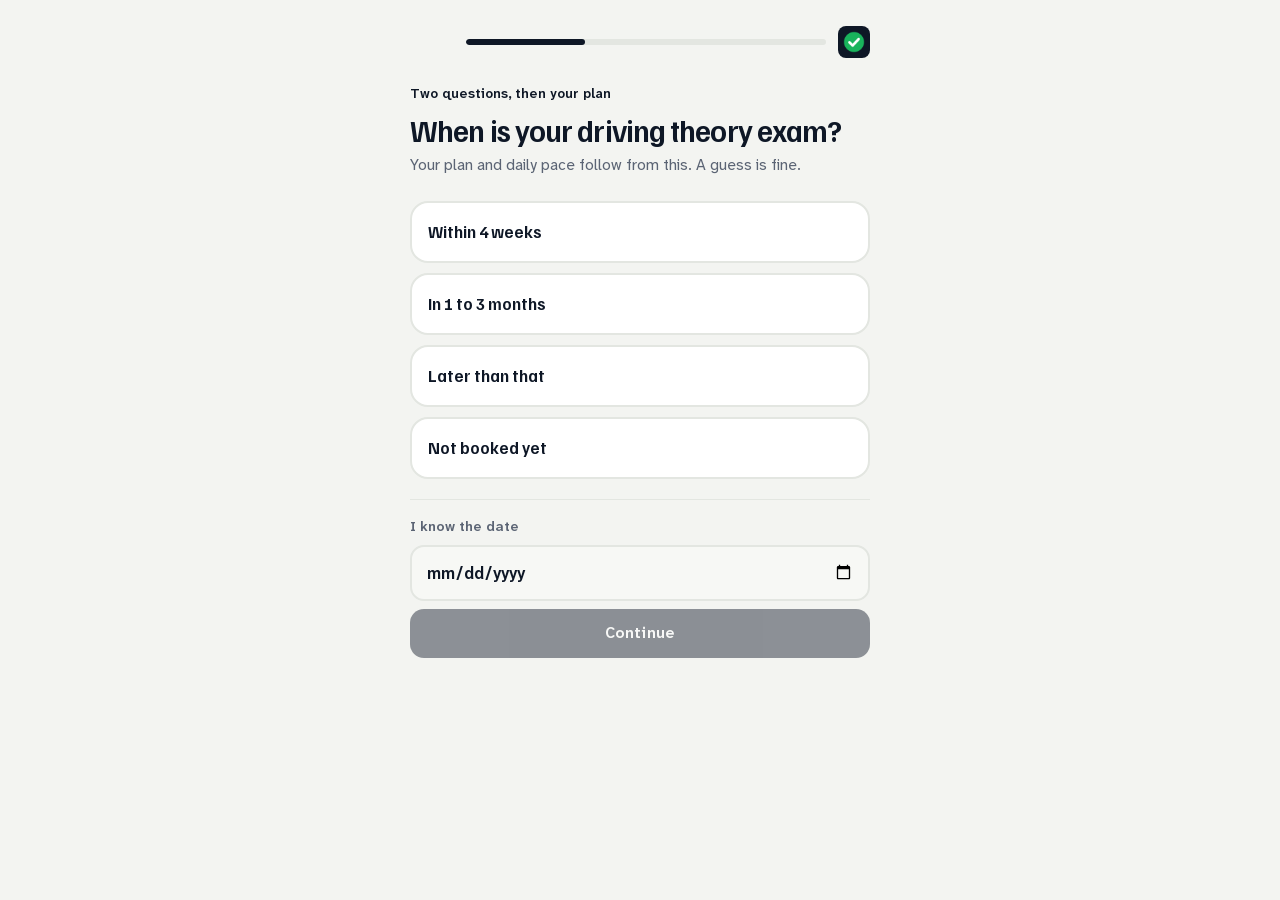
==== commit 38d94624: "New fonts (Familjen Grotesk, Atkinson Hyperlegible Next); website shows inburgering, a live question" ====
--- a/index.html
+++ b/index.html
@@ -19,8 +19,8 @@
 <link rel="icon" href="icons/icon-192.png">
 <link rel="apple-touch-icon" href="icons/icon-180.png">
 <title>Klaar</title>
-<link rel="preload" href="fonts/bricolage-grotesque-latin.woff2" as="font" type="font/woff2" crossorigin>
-<link rel="preload" href="fonts/inter-latin.woff2" as="font" type="font/woff2" crossorigin>
+<link rel="preload" href="fonts/familjen-grotesk-latin.woff2" as="font" type="font/woff2" crossorigin>
+<link rel="preload" href="fonts/atkinson-next-latin.woff2" as="font" type="font/woff2" crossorigin>
 <link rel="stylesheet" href="css/app.css">
 </head>
 <body>
@@ -67,7 +67,10 @@
 <script src="js/map.js"></script>
 <script src="js/glossary.js"></script>
 <script src="js/stats.js"></script>
+<script src="js/config.js"></script>
+<script src="js/backend.js"></script>
 <script src="js/app.js"></script>
+<script src="js/sync.js"></script>
 
 <script src="js/shell.js"></script>
 <script src="js/setup.js"></script>
--- a/css/app.css
+++ b/css/app.css
@@ -1015,12 +1015,12 @@
 body[data-track="civic"] .hero .hero-edit{color:var(--link);opacity:1}
 
 /* ================= The look: Green light (Nov 2026) =================
-   Letters: Bricolage Grotesque for headings and big numbers, Inter for reading. Both served from fonts/, so every phone shows them, also offline.
+   Letters: Familjen Grotesk for headings and big numbers, Atkinson Hyperlegible Next for reading (built for legibility, chosen Nov 2026 so Klaar does not look like every other app). Both served from fonts/, so every phone shows them, also offline.
    Driving is ink and green light on a cool grey ground. Inburgering is Delft blue on warm paper. */
-@font-face{font-family:'Bricolage Grotesque';src:url(../fonts/bricolage-grotesque-latin.woff2) format('woff2');font-weight:200 800;font-style:normal;font-display:swap}
-@font-face{font-family:'Inter';src:url(../fonts/inter-latin.woff2) format('woff2');font-weight:100 900;font-style:normal;font-display:swap}
-:root{--font-display:'Bricolage Grotesque','Inter',-apple-system,BlinkMacSystemFont,system-ui,'Segoe UI',Roboto,sans-serif;
-  --font-body:'Inter',-apple-system,BlinkMacSystemFont,system-ui,'Segoe UI',Roboto,sans-serif;
+@font-face{font-family:'Familjen Grotesk';src:url(../fonts/familjen-grotesk-latin.woff2) format('woff2');font-weight:400 700;font-style:normal;font-display:swap}
+@font-face{font-family:'Atkinson Hyperlegible Next';src:url(../fonts/atkinson-next-latin.woff2) format('woff2');font-weight:200 800;font-style:normal;font-display:swap}
+:root{--font-display:'Familjen Grotesk','Atkinson Hyperlegible Next',-apple-system,BlinkMacSystemFont,system-ui,'Segoe UI',Roboto,sans-serif;
+  --font-body:'Atkinson Hyperlegible Next',-apple-system,BlinkMacSystemFont,system-ui,'Segoe UI',Roboto,sans-serif;
   --plate-ink:#fff;--ink:#0E1726;--green:#19B35C;--amber:#F2A51A;--red:#E5533D;
   --panel:#0E1726;--chip-fg:#0A6B34;--link:#0B7A3C}
 body[data-track="civic"]{--panel:#1F3A93;--chip-fg:#1F3A93;--link:#1F3A93}
@@ -1326,3 +1326,22 @@
 #v-learn .gl-open{margin-top:14px}
 .nx-t{font-weight:600;font-size:22px}
 .unit-done .fb-actions{display:flex;flex-direction:column-reverse;gap:8px}
+
+/* Accounts (js/sync.js): the sign-in sheet, the profile box, the one nudge after real progress */
+.acct h2{margin:0 0 6px}
+.acct > p{margin:0 0 14px;color:var(--muted)}
+.acct-form{display:flex;flex-direction:column;gap:6px}
+.acct-l{font-size:14px;font-weight:500;margin-top:6px}
+.acct-form .inp{width:100%}
+.acct-hint,.acct-small{margin:2px 0 0;font-size:13px;line-height:1.4;color:var(--muted)}
+.acct-small a{color:var(--link)}
+.acct-err{margin:4px 0 0;min-height:1.2em;font-size:14px;font-weight:500;color:var(--red)}
+.acct-form .btn.pop{width:100%;margin-top:6px}
+.acct-swap,.acct-later{display:block;margin:10px auto 0;text-align:center}
+.acct-later{margin-top:2px;color:var(--muted)}
+.acct-st{margin:0 0 10px}
+#acct-box .acct-swap{margin-top:8px}
+.acct-nudge{display:block;margin:14px auto 0;font-size:14px;line-height:1.4;text-align:center;max-width:30ch}
+.prof-links{display:flex;gap:16px}
+.prof-links a{color:var(--link)}
+.su-have{display:block;margin:18px auto 0}
